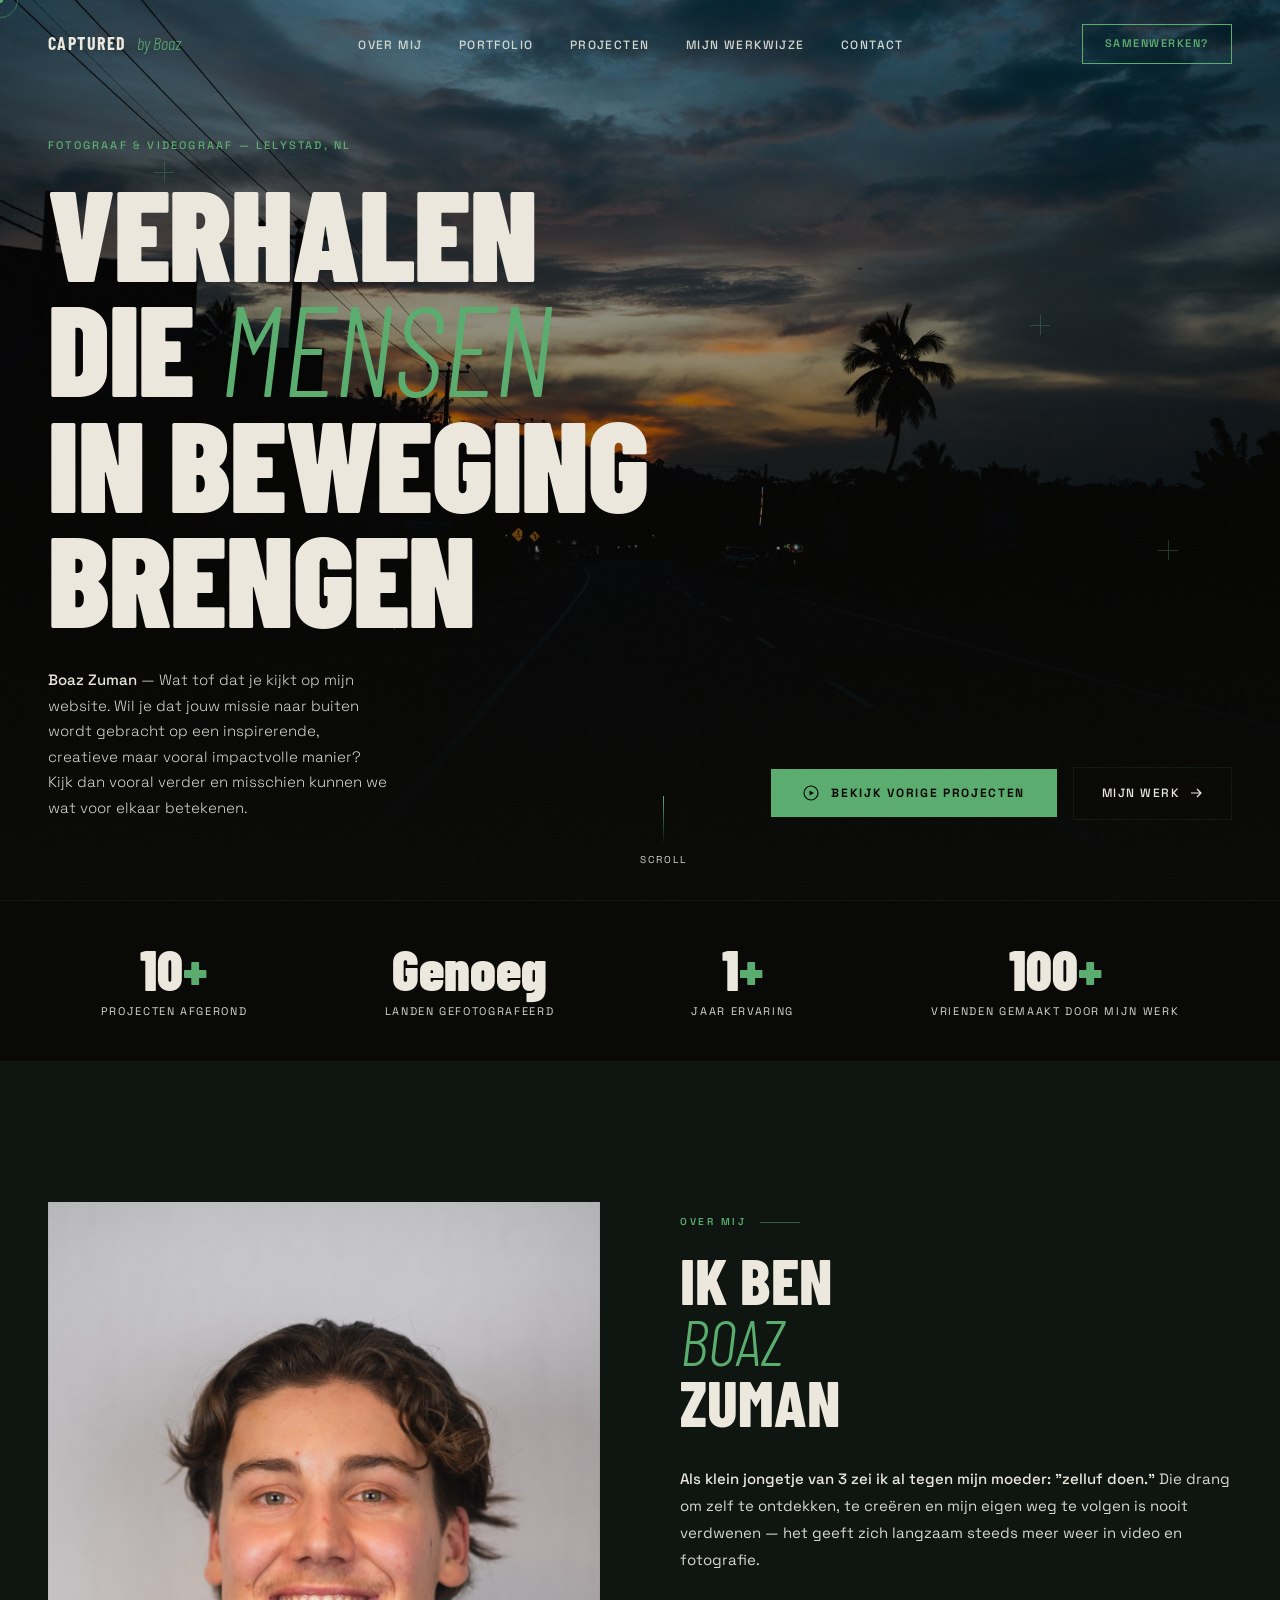
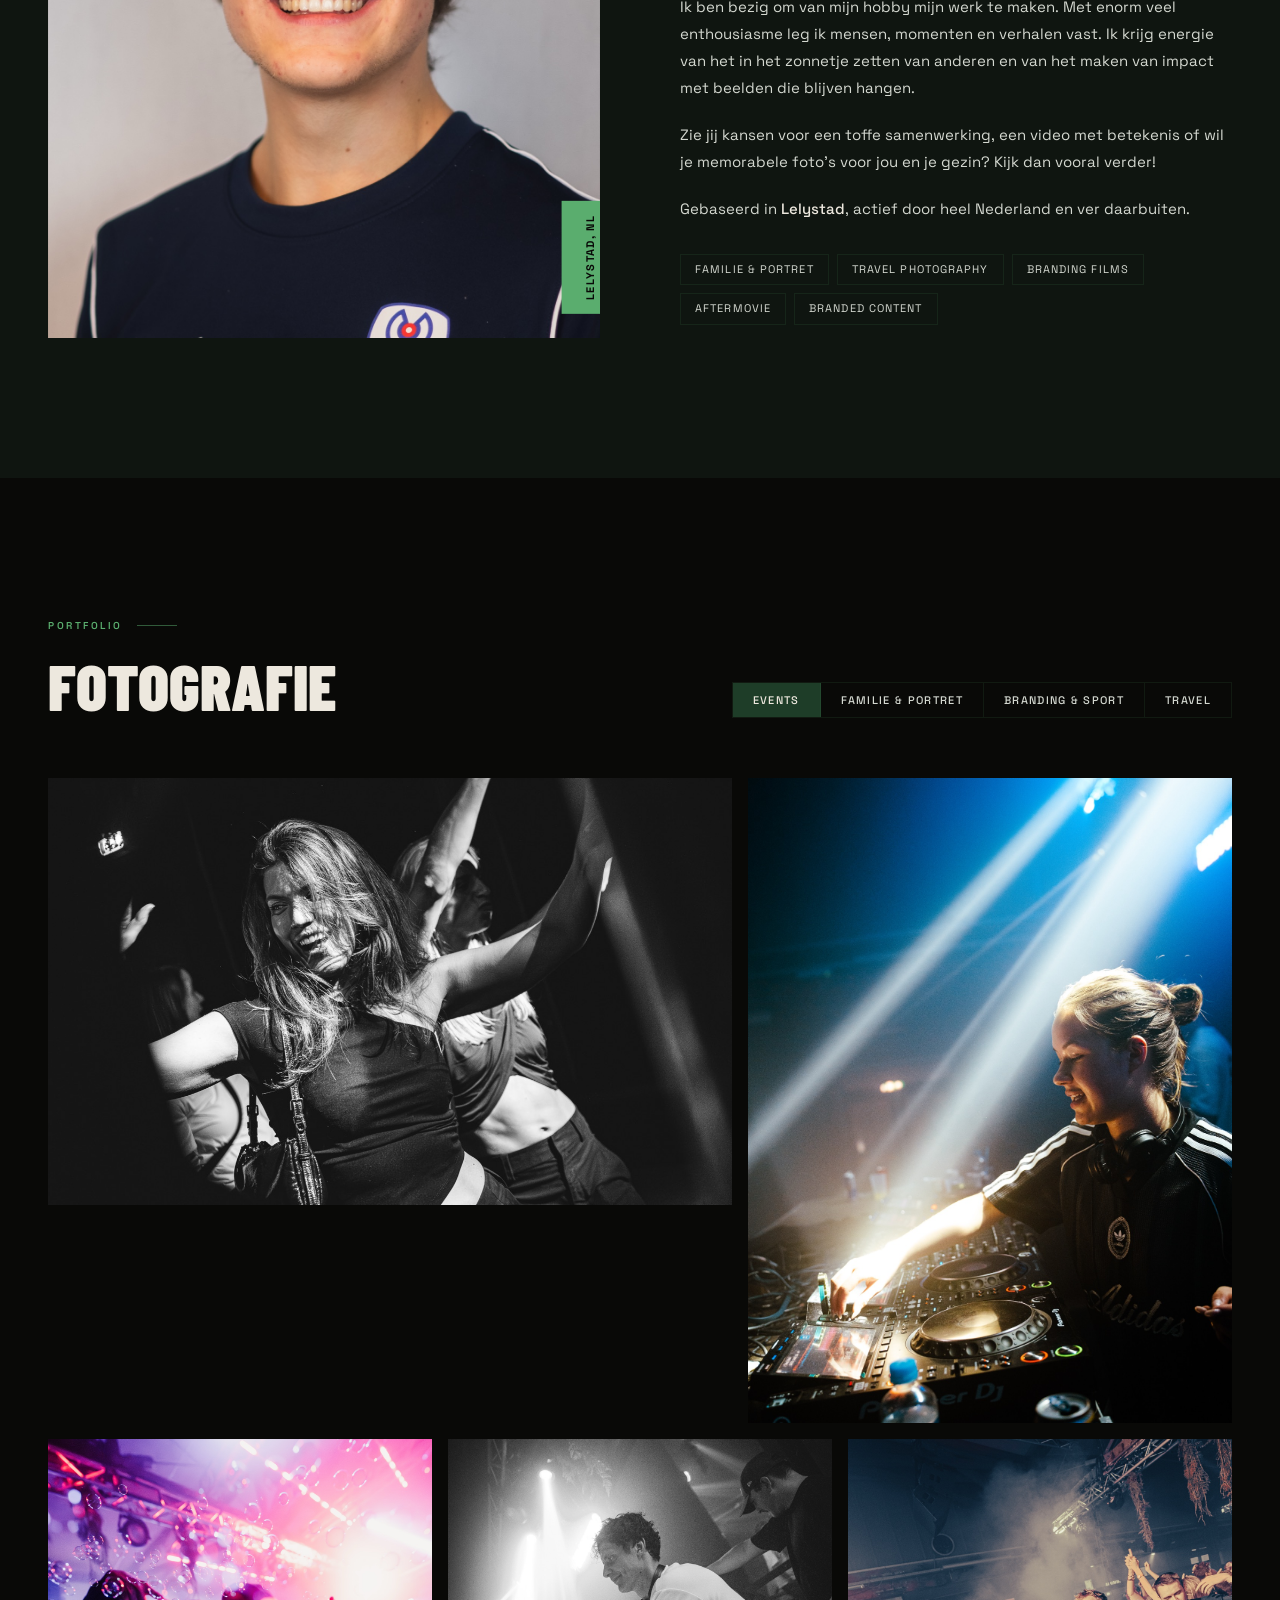
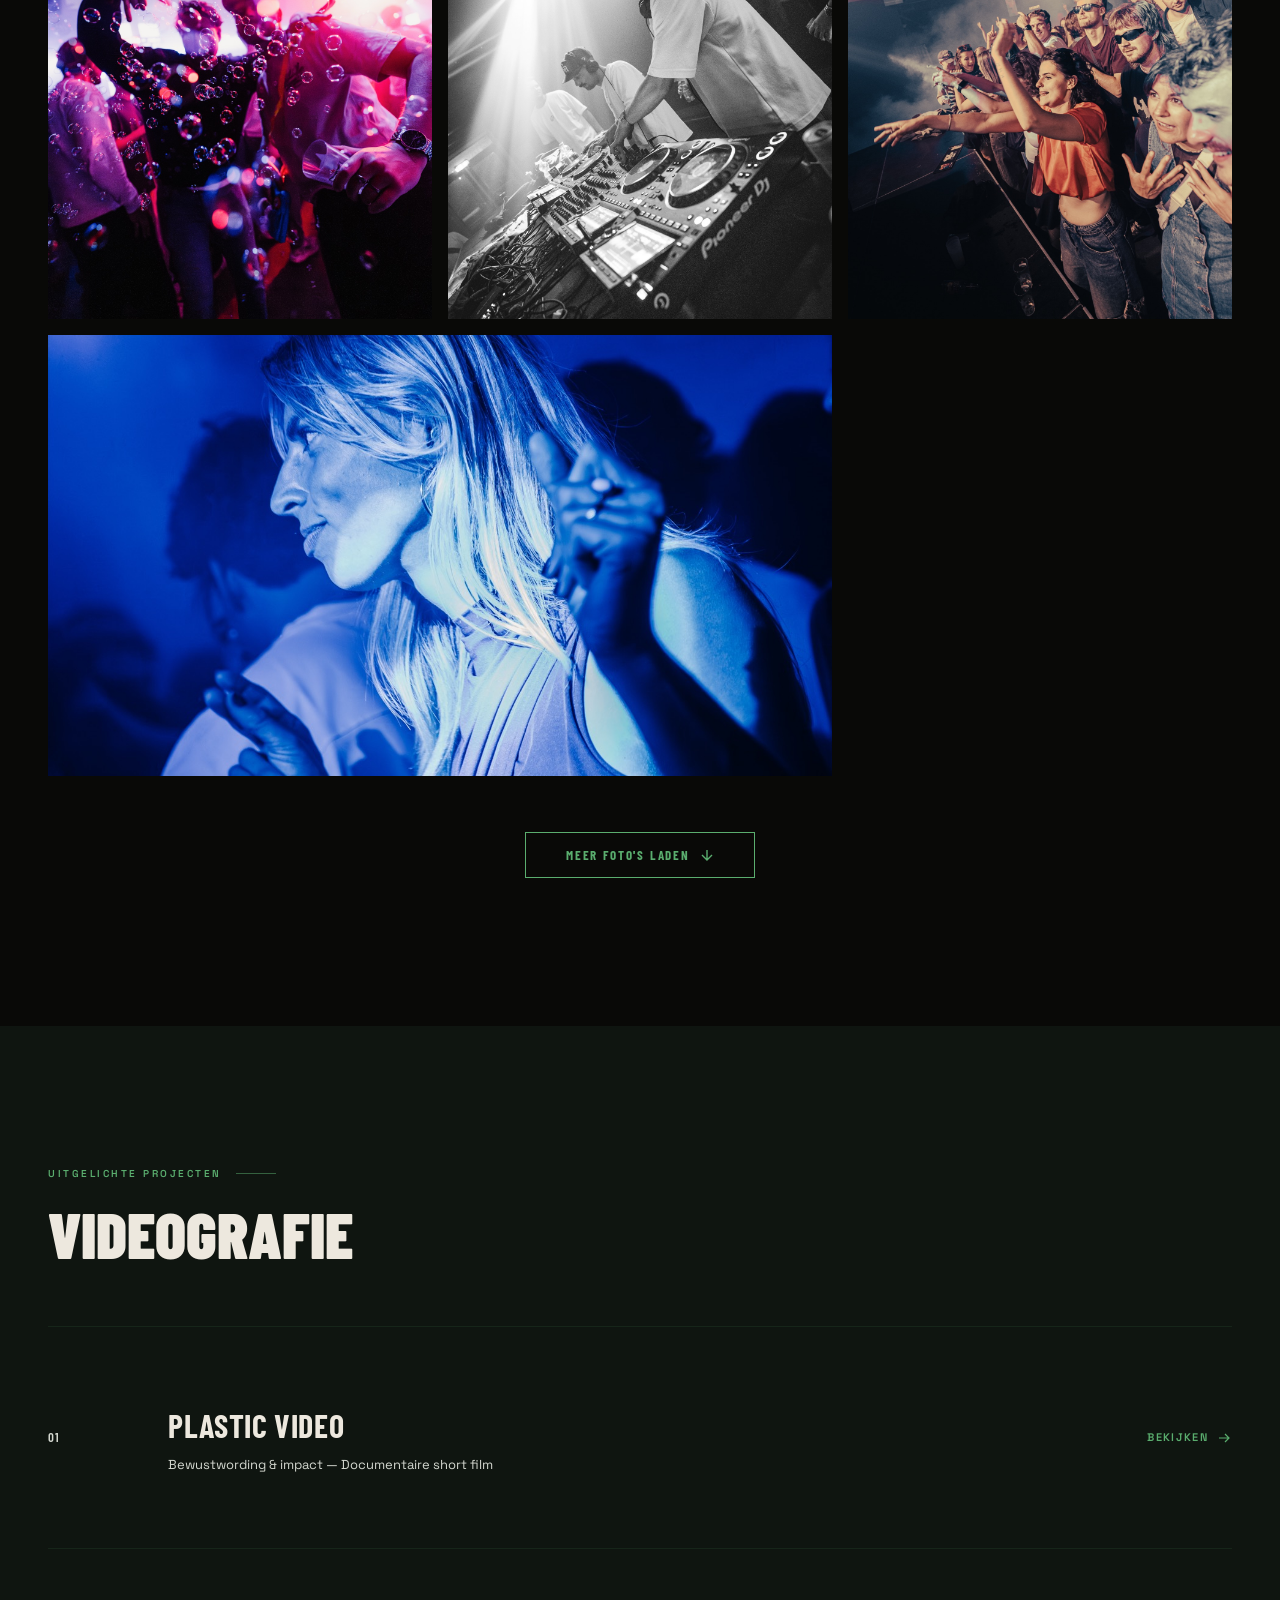
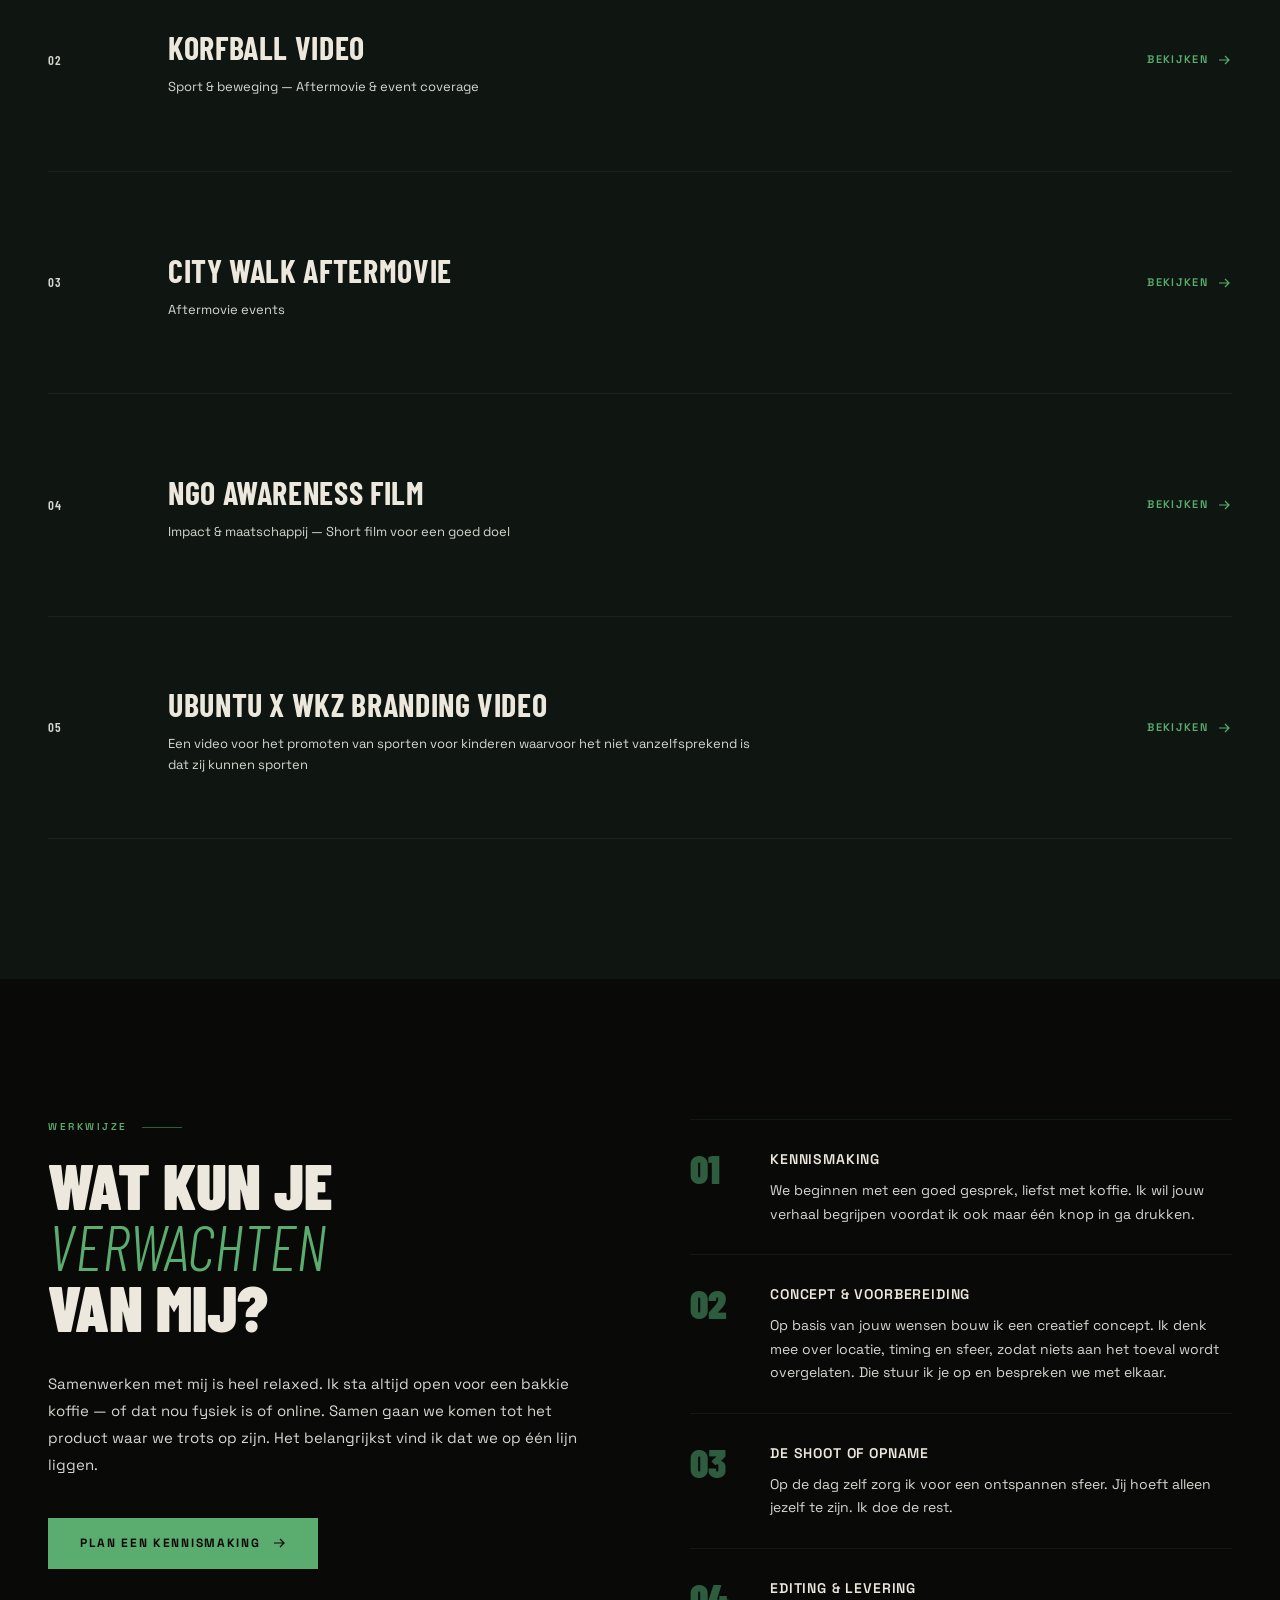
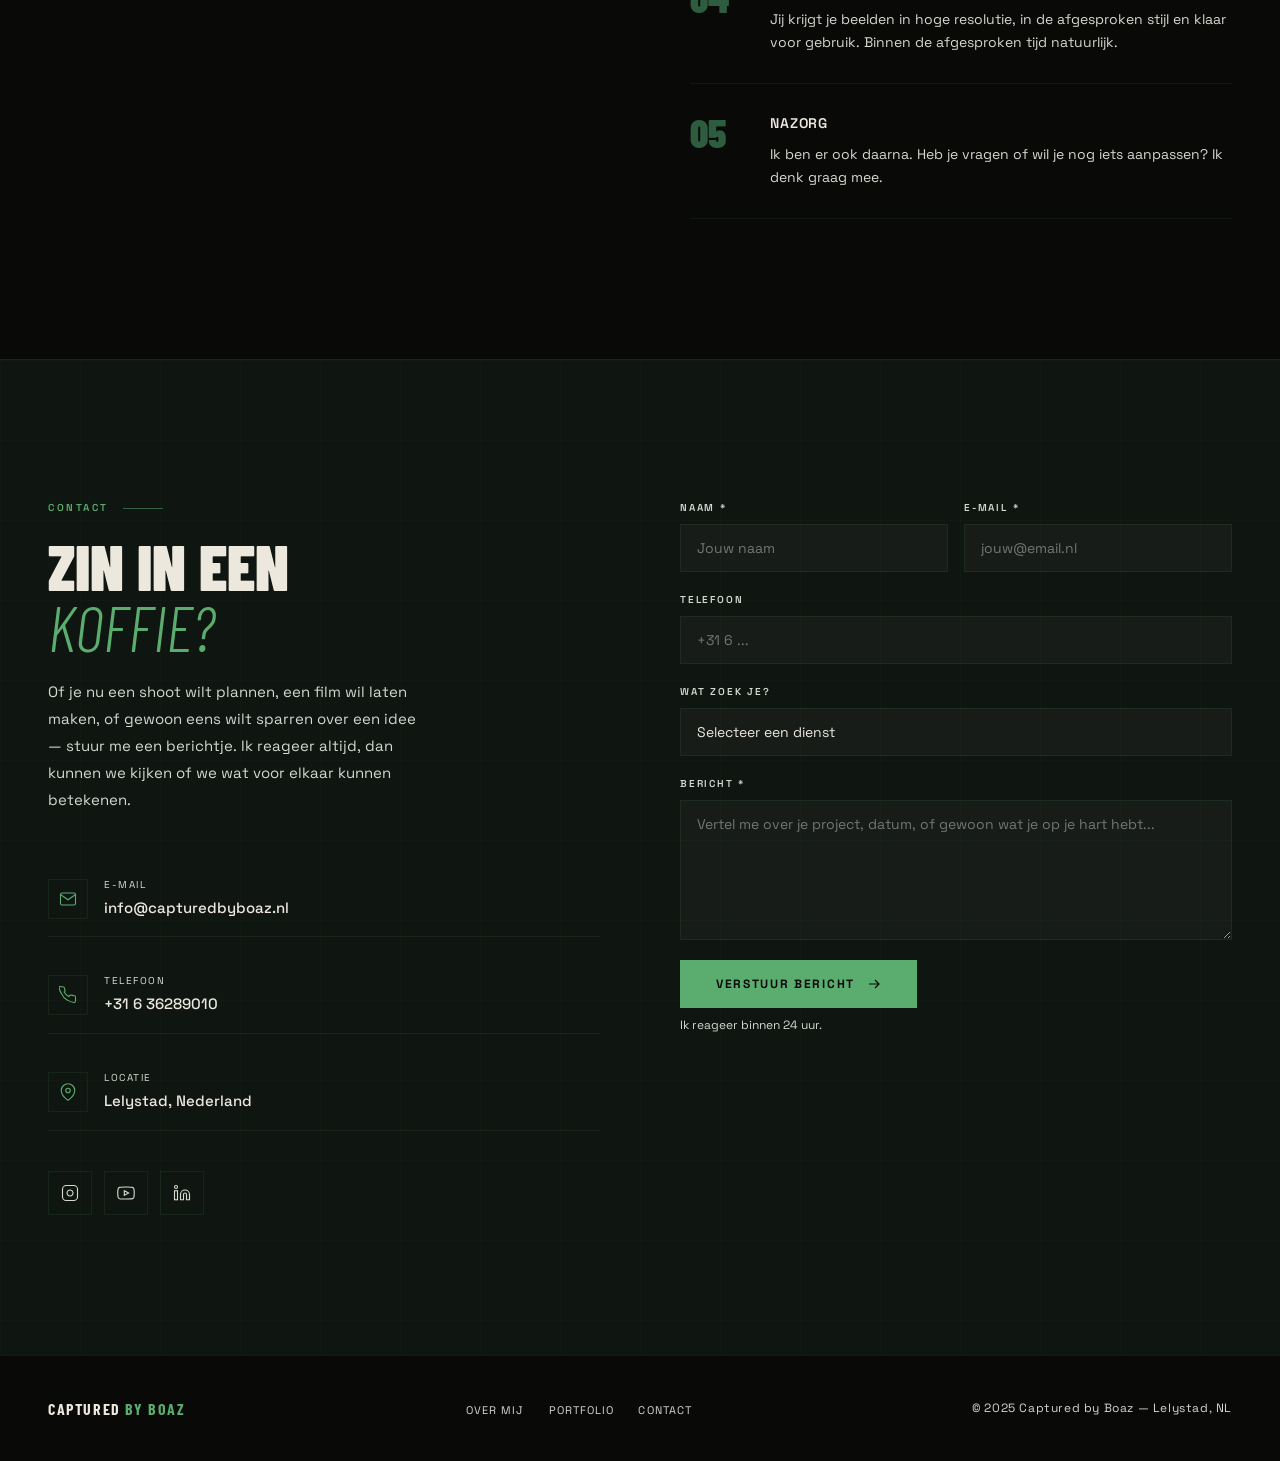
==== index.html @ 290f7700 "meer laden knop" ====
<!DOCTYPE html>
<html lang="nl">
<head>
  <meta charset="UTF-8">
  <meta name="viewport" content="width=device-width, initial-scale=1.0">
  <meta name="description" content="Captured by Boaz — Fotograaf & Videograaf uit Lelystad. Verhalen die mensen in beweging brengen.">
  <title>Captured by Boaz — Verhalen die mensen in beweging brengen</title>
  <link rel="preconnect" href="https://fonts.googleapis.com">
  <link rel="preconnect" href="https://fonts.gstatic.com" crossorigin>
  <link href="https://fonts.googleapis.com/css2?family=Barlow+Condensed:ital,wght@0,300;0,400;0,600;0,700;0,800;0,900;1,300;1,400;1,700&family=Space+Grotesk:wght@300;400;500;600;700&display=swap" rel="stylesheet">

  <style>
    /* ── TOKENS ── */
    :root {
      --c-black:   #090907;
      --c-dark:    #0f1510;
      --c-green:   #1e3d28;
      --c-green-2: #2d5c3e;
      --c-accent:  #5aad6e;
      --c-cream:   #ede8de;
      --c-muted:   #d4d8d0;
      --c-border:  rgba(90,173,110,0.10);
      --c-grid:    rgba(90,173,110,0.06);

      --f-display: 'Barlow Condensed', sans-serif;
      --f-body:    'Space Grotesk', sans-serif;

      --ease-out: cubic-bezier(0.16, 1, 0.3, 1);
      --ease-in-out: cubic-bezier(0.87, 0, 0.13, 1);
    }

    /* ── RESET ── */
    *, *::before, *::after { box-sizing: border-box; margin: 0; padding: 0; }
    html { scroll-behavior: smooth; overflow-x: hidden; }
    body {
      background: var(--c-black);
      color: var(--c-cream);
      font-family: var(--f-body);
      font-size: 16px;
      line-height: 1.6;
      overflow-x: hidden;
      cursor: none;
    }
    img { display: block; width: 100%; }
    a { color: inherit; text-decoration: none; }
    button { cursor: none; border: none; background: none; font-family: inherit; }

    /* ── GRAIN OVERLAY ── */
    body::before {
      content: '';
      position: fixed;
      inset: 0;
      pointer-events: none;
      z-index: 9999;
      opacity: 0.035;
      background-image: url("data:image/svg+xml,%3Csvg viewBox='0 0 256 256' xmlns='http://www.w3.org/2000/svg'%3E%3Cfilter id='noise'%3E%3CfeTurbulence type='fractalNoise' baseFrequency='0.9' numOctaves='4' stitchTiles='stitch'/%3E%3C/filter%3E%3Crect width='100%25' height='100%25' filter='url(%23noise)'/%3E%3C/svg%3E");
      background-size: 180px 180px;
    }

    /* ── GRID OVERLAY ── */
    .grid-overlay {
      position: absolute;
      inset: 0;
      pointer-events: none;
      background-image:
        linear-gradient(var(--c-grid) 1px, transparent 1px),
        linear-gradient(90deg, var(--c-grid) 1px, transparent 1px);
      background-size: 80px 80px;
    }

    /* ── CUSTOM CURSOR ── */
    #cursor-dot {
      position: fixed;
      width: 6px; height: 6px;
      background: var(--c-accent);
      border-radius: 50%;
      pointer-events: none;
      z-index: 10000;
      transform: translate(-50%, -50%);
      transition: width 0.2s, height 0.2s, background 0.2s;
    }
    #cursor-ring {
      position: fixed;
      width: 36px; height: 36px;
      border: 1px solid var(--c-accent);
      border-radius: 50%;
      pointer-events: none;
      z-index: 10000;
      transform: translate(-50%, -50%);
      transition: width 0.35s var(--ease-out), height 0.35s var(--ease-out), border-color 0.2s, opacity 0.2s;
      opacity: 0.5;
    }
    body:has(a:hover) #cursor-ring,
    body:has(button:hover) #cursor-ring {
      width: 56px; height: 56px;
      opacity: 1;
      border-color: var(--c-accent);
    }

    /* ── NAV ── */
    nav {
      position: fixed;
      top: 0; left: 0; right: 0;
      z-index: 900;
      padding: 24px 48px;
      display: flex;
      align-items: center;
      justify-content: space-between;
      transition: background 0.4s, padding 0.4s;
    }
    nav.scrolled {
      background: rgba(9,9,7,0.92);
      backdrop-filter: blur(12px);
      padding: 16px 48px;
      border-bottom: 1px solid var(--c-border);
    }
    .nav-logo {
      font-family: var(--f-display);
      font-size: 18px;
      font-weight: 700;
      letter-spacing: 0.08em;
      text-transform: uppercase;
      color: var(--c-cream);
      display: flex;
      align-items: center;
      gap: 10px;
    }
    .nav-logo span { color: var(--c-accent); font-style: italic; font-weight: 300; text-transform: none; letter-spacing: 0; }
    .nav-links {
      display: flex;
      gap: 36px;
      list-style: none;
    }
    .nav-links a {
      font-size: 12px;
      font-weight: 500;
      letter-spacing: 0.12em;
      text-transform: uppercase;
      color: var(--c-muted);
      transition: color 0.2s;
      cursor: none;
    }
    .nav-links a:hover { color: var(--c-cream); }
    .nav-cta {
      font-size: 11px;
      font-weight: 600;
      letter-spacing: 0.14em;
      text-transform: uppercase;
      padding: 10px 22px;
      border: 1px solid var(--c-accent);
      color: var(--c-accent);
      transition: background 0.25s, color 0.25s;
      cursor: none;
    }
    .nav-cta:hover { background: var(--c-accent); color: var(--c-black); }

    /* hamburger */
    .hamburger {
      display: none;
      flex-direction: column;
      gap: 5px;
      width: 28px;
      cursor: none;
      z-index: 901;
    }
    .hamburger span {
      display: block;
      height: 1.5px;
      background: var(--c-cream);
      transition: transform 0.35s var(--ease-out), opacity 0.35s;
    }
    .hamburger.open span:nth-child(1) { transform: translateY(6.5px) rotate(45deg); }
    .hamburger.open span:nth-child(2) { opacity: 0; }
    .hamburger.open span:nth-child(3) { transform: translateY(-6.5px) rotate(-45deg); }

    .mobile-menu {
      position: fixed;
      inset: 0;
      background: var(--c-black);
      z-index: 899;
      display: flex;
      flex-direction: column;
      align-items: center;
      justify-content: center;
      gap: 40px;
      opacity: 0;
      pointer-events: none;
      transition: opacity 0.4s;
    }
    .mobile-menu.open { opacity: 1; pointer-events: all; }
    .mobile-menu a {
      font-family: var(--f-display);
      font-size: clamp(36px, 8vw, 72px);
      font-weight: 700;
      letter-spacing: 0.04em;
      text-transform: uppercase;
      color: var(--c-cream);
      cursor: none;
      transition: color 0.2s;
    }
    .mobile-menu a:hover { color: var(--c-accent); }

    /* ── HERO ── */
    #hero {
      position: relative;
      min-height: 100svh;
      display: flex;
      flex-direction: column;
      justify-content: flex-end;
      padding: 0 48px 80px;
      overflow: hidden;
    }
    .hero-bg {
      position: absolute;
      inset: 0;
      background: linear-gradient(to bottom, rgba(9,9,7,0.15) 0%, rgba(9,9,7,0.55) 65%, var(--c-black) 100%),
                  url('images/hero-bg.jpg') center/cover no-repeat;
    }
    /* Double exposure — used in about section */
    .hero-double-exposure { display: none; }
    .hero-plus-markers {
      position: absolute;
      inset: 0;
      pointer-events: none;
    }
    .plus {
      position: absolute;
      width: 20px; height: 20px;
      opacity: 0.3;
    }
    .plus::before, .plus::after {
      content: '';
      position: absolute;
      background: var(--c-accent);
    }
    .plus::before { width: 1px; height: 100%; left: 50%; top: 0; }
    .plus::after  { height: 1px; width: 100%; top: 50%; left: 0; }

    .hero-eyebrow {
      font-size: 11px;
      font-weight: 500;
      letter-spacing: 0.2em;
      text-transform: uppercase;
      color: var(--c-accent);
      margin-bottom: 20px;
      opacity: 0;
      transform: translateY(20px);
    }
    .hero-title {
      font-family: var(--f-display);
      font-size: clamp(72px, 10vw, 160px);
      font-weight: 900;
      line-height: 0.9;
      text-transform: uppercase;
      letter-spacing: -0.01em;
      overflow: hidden;
      margin-bottom: 32px;
    }
    .hero-title-line {
      display: block;
      overflow: hidden;
    }
    .hero-title-line span {
      display: block;
      transform: translateY(110%);
    }
    .hero-title em {
      font-style: italic;
      font-weight: 300;
      color: var(--c-accent);
    }
    .hero-bottom {
      display: flex;
      align-items: flex-end;
      justify-content: space-between;
      gap: 40px;
      opacity: 0;
      transform: translateY(20px);
    }
    .hero-sub {
      font-size: 15px;
      font-weight: 300;
      color: var(--c-muted);
      max-width: 340px;
      line-height: 1.7;
    }
    .hero-sub strong { color: var(--c-cream); font-weight: 500; }
    .hero-actions { display: flex; gap: 16px; align-items: center; flex-shrink: 0; }
    .btn-primary {
      display: inline-flex;
      align-items: center;
      gap: 12px;
      padding: 16px 32px;
      background: var(--c-accent);
      color: var(--c-black);
      font-size: 12px;
      font-weight: 700;
      letter-spacing: 0.14em;
      text-transform: uppercase;
      transition: background 0.25s, transform 0.25s var(--ease-out);
      cursor: none;
    }
    .btn-primary:hover { background: #6ec47f; transform: translateY(-2px); }
    .btn-ghost {
      display: inline-flex;
      align-items: center;
      gap: 10px;
      padding: 16px 28px;
      border: 1px solid var(--c-border);
      color: var(--c-cream);
      font-size: 12px;
      font-weight: 500;
      letter-spacing: 0.12em;
      text-transform: uppercase;
      transition: border-color 0.25s, color 0.25s;
      cursor: none;
    }
    .btn-ghost:hover { border-color: var(--c-cream); }
    .scroll-indicator {
      position: absolute;
      bottom: 32px;
      left: 50%;
      transform: translateX(-50%);
      display: flex;
      flex-direction: column;
      align-items: center;
      gap: 8px;
      opacity: 0;
    }
    .scroll-indicator span {
      font-size: 10px;
      letter-spacing: 0.2em;
      text-transform: uppercase;
      color: var(--c-muted);
    }
    .scroll-line {
      width: 1px;
      height: 48px;
      background: linear-gradient(to bottom, var(--c-accent), transparent);
      animation: scrollPulse 2s ease-in-out infinite;
    }
    @keyframes scrollPulse {
      0%, 100% { opacity: 0.4; transform: scaleY(1); }
      50% { opacity: 1; transform: scaleY(1.2); }
    }

    /* ── SECTION BASICS ── */
    section { position: relative; }
    .container { max-width: 1280px; margin: 0 auto; padding: 0 48px; }
    .section-pad { padding: 140px 0; }

    .section-label {
      display: flex;
      align-items: center;
      gap: 14px;
      margin-bottom: 20px;
    }
    .section-label span {
      font-size: 10px;
      font-weight: 600;
      letter-spacing: 0.25em;
      text-transform: uppercase;
      color: var(--c-accent);
    }
    .section-label::after {
      content: '';
      height: 1px;
      width: 40px;
      background: var(--c-accent);
      opacity: 0.5;
    }

    .reveal {
      opacity: 0;
      transform: translateY(40px);
      transition: opacity 0.8s var(--ease-out), transform 0.8s var(--ease-out);
    }
    .reveal.visible { opacity: 1; transform: translateY(0); }
    .reveal-delay-1 { transition-delay: 0.1s; }
    .reveal-delay-2 { transition-delay: 0.2s; }
    .reveal-delay-3 { transition-delay: 0.3s; }
    .reveal-delay-4 { transition-delay: 0.4s; }

    /* ── STATS BAR ── */
    .stats-bar {
      border-top: 1px solid var(--c-border);
      border-bottom: 1px solid var(--c-border);
      padding: 40px 0;
    }
    .stats-inner {
      display: flex;
      justify-content: space-around;
      align-items: center;
      flex-wrap: wrap;
      gap: 32px;
    }
    .stat-item { text-align: center; }
    .stat-num {
      font-family: var(--f-display);
      font-size: 56px;
      font-weight: 900;
      color: var(--c-cream);
      line-height: 1;
    }
    .stat-num em { color: var(--c-accent); font-style: normal; }
    .stat-label {
      font-size: 11px;
      letter-spacing: 0.15em;
      text-transform: uppercase;
      color: var(--c-muted);
      margin-top: 6px;
    }

    /* ── MEET ME ── */
    #meet {
      background: var(--c-dark);
    }
    .meet-grid {
      display: grid;
      grid-template-columns: 1fr 1fr;
      gap: 80px;
      align-items: center;
    }
    .meet-image {
      position: relative;
      aspect-ratio: 3/4;
      overflow: hidden;
    }
    .meet-image img {
      width: 100%; height: 100%;
      object-fit: cover;
      object-position: center top;
      transition: transform 0.8s var(--ease-out);
    }
    .meet-image:hover img { transform: scale(1.04); }
    .meet-image-badge {
      position: absolute;
      bottom: 24px;
      right: -20px;
      background: var(--c-accent);
      color: var(--c-black);
      padding: 14px 20px;
      font-size: 11px;
      font-weight: 700;
      letter-spacing: 0.12em;
      text-transform: uppercase;
      writing-mode: vertical-lr;
      transform: rotate(180deg);
    }
    .meet-content h2 {
      font-family: var(--f-display);
      font-size: clamp(48px, 5vw, 80px);
      font-weight: 800;
      text-transform: uppercase;
      line-height: 0.95;
      margin-bottom: 32px;
    }
    .meet-content h2 em {
      color: var(--c-accent);
      font-style: italic;
      font-weight: 300;
    }
    .meet-content p {
      color: var(--c-muted);
      font-size: 15px;
      line-height: 1.8;
      margin-bottom: 20px;
    }
    .meet-content p strong { color: var(--c-cream); font-weight: 500; }
    .meet-tags {
      display: flex;
      flex-wrap: wrap;
      gap: 8px;
      margin-top: 32px;
    }
    .meet-tag {
      padding: 6px 14px;
      border: 1px solid var(--c-border);
      font-size: 11px;
      letter-spacing: 0.1em;
      text-transform: uppercase;
      color: var(--c-muted);
      transition: border-color 0.2s, color 0.2s;
    }
    .meet-tag:hover { border-color: var(--c-accent); color: var(--c-accent); }

    /* ── PORTFOLIO ── */
    #portfolio {
      background: var(--c-black);
    }
    .portfolio-header {
      display: flex;
      justify-content: space-between;
      align-items: flex-end;
      margin-bottom: 60px;
    }
    .portfolio-title {
      font-family: var(--f-display);
      font-size: clamp(40px, 5vw, 72px);
      font-weight: 900;
      text-transform: uppercase;
      line-height: 1;
    }
    .portfolio-tabs {
      display: flex;
      gap: 0;
      border: 1px solid var(--c-border);
    }
    .tab-btn {
      padding: 10px 20px;
      font-size: 11px;
      font-weight: 500;
      letter-spacing: 0.12em;
      text-transform: uppercase;
      color: var(--c-muted);
      border-right: 1px solid var(--c-border);
      transition: background 0.2s, color 0.2s;
      cursor: none;
    }
    .tab-btn:last-child { border-right: none; }
    .tab-btn.active, .tab-btn:hover { background: var(--c-green); color: var(--c-cream); }

    .portfolio-grid {
      display: grid;
      grid-template-columns: repeat(12, 1fr);
      gap: 16px;
    }
    .portfolio-item {
      position: relative;
      overflow: hidden;
      cursor: none;
    }
    .portfolio-item:nth-child(1) { grid-column: span 7; aspect-ratio: 16/10; }
    .portfolio-item:nth-child(2) { grid-column: span 5; aspect-ratio: 3/4; }
    .portfolio-item:nth-child(3) { grid-column: span 4; aspect-ratio: 4/5; }
    .portfolio-item:nth-child(4) { grid-column: span 4; aspect-ratio: 4/5; }
    .portfolio-item:nth-child(5) { grid-column: span 4; aspect-ratio: 4/5; }
    .portfolio-item:nth-child(6) { grid-column: span 8; aspect-ratio: 16/9; }
    .portfolio-item:nth-child(7) { grid-column: span 4; aspect-ratio: 4/5; }

    .portfolio-item img {
      width: 100%; height: 100%;
      object-fit: cover;
      transition: transform 0.7s var(--ease-out);
    }
    .portfolio-item:hover img { transform: scale(1.06); }
    .portfolio-overlay {
      position: absolute;
      inset: 0;
      background: linear-gradient(to top, rgba(9,9,7,0.9) 0%, transparent 60%);
      opacity: 0;
      transition: opacity 0.4s;
      display: flex;
      flex-direction: column;
      justify-content: flex-end;
      padding: 24px;
    }
    .portfolio-item:hover .portfolio-overlay { opacity: 1; }
    .portfolio-overlay-tag {
      font-size: 10px;
      font-weight: 600;
      letter-spacing: 0.2em;
      text-transform: uppercase;
      color: var(--c-accent);
      margin-bottom: 6px;
    }
    .portfolio-overlay-title {
      font-family: var(--f-display);
      font-size: 24px;
      font-weight: 700;
      text-transform: uppercase;
    }
    .portfolio-overlay-arrow {
      position: absolute;
      top: 20px;
      right: 20px;
      width: 40px; height: 40px;
      border: 1px solid var(--c-cream);
      display: flex;
      align-items: center;
      justify-content: center;
      transform: rotate(-45deg);
      transition: background 0.2s, border-color 0.2s;
    }
    .portfolio-overlay-arrow:hover { background: var(--c-accent); border-color: var(--c-accent); }
    .portfolio-overlay-arrow svg { transform: rotate(45deg); }

    /* category panels */
    .portfolio-panel { display: none; }
    .portfolio-panel.active { display: grid; }
    .portfolio-item.gallery-hidden { display: none; }

    /* load more button */
    .load-more-wrap {
      grid-column: 1 / -1;
      display: flex;
      justify-content: center;
      padding: 40px 0 8px;
    }
    .btn-load-more {
      font-family: var(--f-display);
      font-size: 13px;
      font-weight: 700;
      letter-spacing: 0.14em;
      text-transform: uppercase;
      padding: 14px 40px;
      border: 1px solid var(--c-accent);
      color: var(--c-accent);
      background: transparent;
      cursor: pointer;
      transition: background 0.2s, color 0.2s;
      display: flex;
      align-items: center;
      gap: 10px;
    }
    .btn-load-more:hover { background: var(--c-accent); color: var(--c-black); }

    /* ── SELECTED PROJECTS ── */
    #projects {
      background: var(--c-dark);
    }
    .projects-list { display: flex; flex-direction: column; gap: 0; }
    .project-row {
      display: grid;
      grid-template-columns: 80px 1fr 280px 120px;
      align-items: center;
      gap: 40px;
      padding: 32px 0;
      border-bottom: 1px solid var(--c-border);
      cursor: none;
      transition: background 0.3s;
    }
    .project-row:first-child { border-top: 1px solid var(--c-border); }
    .project-row:hover { background: rgba(30,61,40,0.3); }
    .project-num {
      font-family: var(--f-display);
      font-size: 13px;
      font-weight: 600;
      color: var(--c-muted);
      letter-spacing: 0.1em;
    }
    .project-info h3 {
      font-family: var(--f-display);
      font-size: clamp(22px, 2.5vw, 36px);
      font-weight: 700;
      text-transform: uppercase;
      letter-spacing: 0.02em;
      transition: color 0.2s;
    }
    .project-row:hover .project-info h3 { color: var(--c-accent); }
    .project-info p {
      font-size: 13px;
      color: var(--c-muted);
      margin-top: 4px;
    }
    .project-thumb {
      aspect-ratio: 16/9;
      overflow: hidden;
      opacity: 0;
      transform: scale(0.95);
      transition: opacity 0.4s, transform 0.4s var(--ease-out);
    }
    .project-row:hover .project-thumb { opacity: 1; transform: scale(1); }
    .project-thumb img { width: 100%; height: 100%; object-fit: cover; }
    .project-thumb iframe { width: 100%; height: 100%; border: none; }
    .project-cta {
      text-align: right;
      font-size: 11px;
      font-weight: 600;
      letter-spacing: 0.12em;
      text-transform: uppercase;
      color: var(--c-accent);
      display: flex;
      align-items: center;
      justify-content: flex-end;
      gap: 8px;
    }
    .project-cta svg { transition: transform 0.2s; }
    .project-row:hover .project-cta svg { transform: translateX(4px); }

    /* ── APPROACH ── */
    #approach {
      background: var(--c-black);
    }
    .approach-grid {
      display: grid;
      grid-template-columns: 1fr 1fr;
      gap: 100px;
      align-items: start;
    }
    .approach-left h2 {
      font-family: var(--f-display);
      font-size: clamp(44px, 5vw, 72px);
      font-weight: 900;
      text-transform: uppercase;
      line-height: 0.95;
      margin-bottom: 32px;
    }
    .approach-left h2 em {
      color: var(--c-accent);
      font-style: italic;
      font-weight: 300;
    }
    .approach-left p {
      color: var(--c-muted);
      font-size: 15px;
      line-height: 1.8;
      margin-bottom: 40px;
    }
    .approach-steps { display: flex; flex-direction: column; gap: 0; }
    .approach-step {
      display: grid;
      grid-template-columns: 56px 1fr;
      gap: 24px;
      padding: 28px 0;
      border-bottom: 1px solid var(--c-border);
      align-items: start;
    }
    .approach-step:first-child { border-top: 1px solid var(--c-border); }
    .step-num {
      font-family: var(--f-display);
      font-size: 40px;
      font-weight: 900;
      color: var(--c-green-2);
      line-height: 1;
    }
    .step-content h4 {
      font-size: 14px;
      font-weight: 600;
      letter-spacing: 0.06em;
      text-transform: uppercase;
      margin-bottom: 8px;
      transition: color 0.2s;
    }
    .approach-step:hover .step-content h4 { color: var(--c-accent); }
    .step-content p { font-size: 14px; color: var(--c-muted); line-height: 1.7; }

    /* ── CONTACT ── */
    #contact {
      background: var(--c-dark);
      border-top: 1px solid var(--c-border);
    }
    .contact-grid {
      display: grid;
      grid-template-columns: 1fr 1fr;
      gap: 80px;
      align-items: start;
    }
    .contact-left h2 {
      font-family: var(--f-display);
      font-size: clamp(44px, 5vw, 72px);
      font-weight: 900;
      text-transform: uppercase;
      line-height: 0.95;
      margin-bottom: 20px;
    }
    .contact-left h2 em {
      color: var(--c-accent);
      font-style: italic;
      font-weight: 300;
    }
    .contact-left p {
      color: var(--c-muted);
      font-size: 15px;
      line-height: 1.8;
      margin-bottom: 48px;
      max-width: 380px;
    }
    .contact-details { display: flex; flex-direction: column; gap: 20px; }
    .contact-detail {
      display: flex;
      align-items: center;
      gap: 16px;
      padding: 16px 0;
      border-bottom: 1px solid var(--c-border);
    }
    .contact-detail-icon {
      width: 40px; height: 40px;
      border: 1px solid var(--c-border);
      display: flex;
      align-items: center;
      justify-content: center;
      flex-shrink: 0;
      color: var(--c-accent);
    }
    .contact-detail-text span {
      display: block;
      font-size: 10px;
      letter-spacing: 0.15em;
      text-transform: uppercase;
      color: var(--c-muted);
      margin-bottom: 2px;
    }
    .contact-detail-text a {
      font-size: 15px;
      font-weight: 500;
      color: var(--c-cream);
      transition: color 0.2s;
      cursor: none;
    }
    .contact-detail-text a:hover { color: var(--c-accent); }
    .social-links {
      display: flex;
      gap: 12px;
      margin-top: 40px;
    }
    .social-link {
      width: 44px; height: 44px;
      border: 1px solid var(--c-border);
      display: flex;
      align-items: center;
      justify-content: center;
      color: var(--c-muted);
      transition: border-color 0.25s, color 0.25s, background 0.25s;
      cursor: none;
    }
    .social-link:hover {
      border-color: var(--c-accent);
      color: var(--c-accent);
      background: rgba(90,173,110,0.08);
    }

    /* form */
    .contact-form { display: flex; flex-direction: column; gap: 20px; }
    .form-row { display: grid; grid-template-columns: 1fr 1fr; gap: 16px; }
    .form-field { display: flex; flex-direction: column; gap: 8px; }
    .form-field label {
      font-size: 10px;
      font-weight: 600;
      letter-spacing: 0.18em;
      text-transform: uppercase;
      color: var(--c-muted);
    }
    .form-field input,
    .form-field textarea,
    .form-field select {
      background: rgba(255,255,255,0.03);
      border: 1px solid var(--c-border);
      color: var(--c-cream);
      padding: 14px 16px;
      font-family: var(--f-body);
      font-size: 14px;
      outline: none;
      transition: border-color 0.25s, background 0.25s;
      width: 100%;
      -webkit-appearance: none;
    }
    .form-field select option { background: var(--c-dark); }
    .form-field input:focus,
    .form-field textarea:focus,
    .form-field select:focus {
      border-color: var(--c-accent);
      background: rgba(90,173,110,0.04);
    }
    .form-field textarea { resize: vertical; min-height: 140px; }
    .form-submit {
      display: inline-flex;
      align-items: center;
      gap: 12px;
      padding: 16px 36px;
      background: var(--c-accent);
      color: var(--c-black);
      font-family: var(--f-body);
      font-size: 12px;
      font-weight: 700;
      letter-spacing: 0.14em;
      text-transform: uppercase;
      transition: background 0.25s, transform 0.25s var(--ease-out);
      cursor: none;
      align-self: flex-start;
    }
    .form-submit:hover { background: #6ec47f; transform: translateY(-2px); }
    .form-note {
      font-size: 12px;
      color: var(--c-muted);
      margin-top: 8px;
    }

    /* ── FOOTER ── */
    footer {
      background: var(--c-black);
      border-top: 1px solid var(--c-border);
      padding: 40px 0;
    }
    .footer-inner {
      display: flex;
      justify-content: space-between;
      align-items: center;
      flex-wrap: wrap;
      gap: 20px;
    }
    .footer-logo {
      font-family: var(--f-display);
      font-size: 16px;
      font-weight: 700;
      letter-spacing: 0.1em;
      text-transform: uppercase;
    }
    .footer-logo span { color: var(--c-accent); }
    .footer-copy {
      font-size: 12px;
      color: var(--c-muted);
      letter-spacing: 0.05em;
    }
    .footer-links {
      display: flex;
      gap: 24px;
      list-style: none;
    }
    .footer-links a {
      font-size: 11px;
      letter-spacing: 0.1em;
      text-transform: uppercase;
      color: var(--c-muted);
      cursor: none;
      transition: color 0.2s;
    }
    .footer-links a:hover { color: var(--c-accent); }

    /* ── SHOWREEL MODAL ── */
    .modal {
      position: fixed;
      inset: 0;
      background: rgba(9,9,7,0.95);
      z-index: 9000;
      display: flex;
      align-items: center;
      justify-content: center;
      opacity: 0;
      pointer-events: none;
      transition: opacity 0.4s;
    }
    .modal.open { opacity: 1; pointer-events: all; }
    .modal-inner {
      width: 90%;
      max-width: 1000px;
      aspect-ratio: 16/9;
      position: relative;
    }
    .modal-inner iframe { width: 100%; height: 100%; border: none; }
    .modal-close {
      position: absolute;
      top: -48px;
      right: 0;
      font-size: 11px;
      font-weight: 600;
      letter-spacing: 0.18em;
      text-transform: uppercase;
      color: var(--c-muted);
      cursor: none;
      display: flex;
      align-items: center;
      gap: 10px;
      transition: color 0.2s;
    }
    .modal-close:hover { color: var(--c-cream); }

    /* ── RESPONSIVE ── */
    @media (max-width: 1024px) {
      .meet-grid { grid-template-columns: 1fr; gap: 48px; }
      .meet-image { aspect-ratio: 16/9; max-height: 500px; }
      .meet-image-badge { display: none; }
      .approach-grid { grid-template-columns: 1fr; gap: 60px; }
      .contact-grid { grid-template-columns: 1fr; gap: 60px; }
      .project-row { grid-template-columns: 60px 1fr 80px; }
      .project-thumb { display: none; }
    }

    @media (max-width: 768px) {
      nav { padding: 20px 24px; }
      nav.scrolled { padding: 14px 24px; }
      .nav-links, .nav-cta { display: none; }
      .hamburger { display: flex; }
      #hero { padding: 0 24px 60px; }
      .container { padding: 0 24px; }
      .section-pad { padding: 80px 0; }
      .portfolio-header { flex-direction: column; align-items: flex-start; gap: 24px; }
      .portfolio-tabs { width: 100%; overflow-x: auto; }
      .portfolio-item:nth-child(1) { grid-column: span 12; }
      .portfolio-item:nth-child(2) { grid-column: span 12; }
      .portfolio-item:nth-child(3),
      .portfolio-item:nth-child(4),
      .portfolio-item:nth-child(5) { grid-column: span 6; }
      .portfolio-item:nth-child(6),
      .portfolio-item:nth-child(7) { grid-column: span 12; }
      .project-row { grid-template-columns: 40px 1fr; gap: 16px; }
      .project-cta { display: none; }
      .form-row { grid-template-columns: 1fr; }
      .footer-inner { flex-direction: column; text-align: center; }
      .stats-inner { justify-content: center; gap: 40px; }
    }

    @media (max-width: 480px) {
      .hero-title { font-size: clamp(52px, 14vw, 72px); }
      .hero-bottom { flex-direction: column; align-items: flex-start; gap: 24px; }
      .hero-actions { flex-direction: column; width: 100%; }
      .btn-primary, .btn-ghost { width: 100%; justify-content: center; }
      .portfolio-item:nth-child(3),
      .portfolio-item:nth-child(4),
      .portfolio-item:nth-child(5) { grid-column: span 12; }
    }

    /* ── PREFERS REDUCED MOTION ── */
    @media (prefers-reduced-motion: reduce) {
      *, *::before, *::after { animation: none !important; transition-duration: 0.01ms !important; }
      .reveal { opacity: 1; transform: none; }
    }
  </style>
</head>

<body>

  <!-- CUSTOM CURSOR -->
  <div id="cursor-dot"></div>
  <div id="cursor-ring"></div>

  <!-- SHOWREEL MODAL -->
  <!-- Replace the src with your YouTube embed URL when ready -->
  <div class="modal" id="showreelModal" aria-modal="true" role="dialog">
    <div class="modal-inner">
      <button class="modal-close" id="modalClose" aria-label="Sluit video">
        <svg width="14" height="14" viewBox="0 0 14 14" fill="none">
          <path d="M1 1L13 13M13 1L1 13" stroke="currentColor" stroke-width="1.5"/>
        </svg>
        Sluiten
      </button>
      <!-- Replace VIDEO_ID with your YouTube video ID -->
      <iframe id="showreelFrame"
        src=""
        allow="autoplay; fullscreen"
        allowfullscreen>
      </iframe>
    </div>
  </div>

  <!-- NAV -->
  <nav id="navbar">
    <div class="nav-logo">
      Captured
      <span>by Boaz</span>
    </div>
    <ul class="nav-links" role="list">
      <li><a href="#meet">Over mij</a></li>
      <li><a href="#portfolio">Portfolio</a></li>
      <li><a href="#projects">Projecten</a></li>
      <li><a href="#approach">Mijn werkwijze</a></li>
      <li><a href="#contact">Contact</a></li>
    </ul>
    <a href="#contact" class="nav-cta">Samenwerken?</a>
    <button class="hamburger" id="hamburger" aria-label="Menu openen" aria-expanded="false">
      <span></span><span></span><span></span>
    </button>
  </nav>

  <!-- MOBILE MENU -->
  <div class="mobile-menu" id="mobileMenu" aria-hidden="true">
    <a href="#meet" class="mobile-nav-link">Over mij</a>
    <a href="#portfolio" class="mobile-nav-link">Portfolio</a>
    <a href="#projects" class="mobile-nav-link">Projecten</a>
    <a href="#approach" class="mobile-nav-link">Werkwijze</a>
    <a href="#contact" class="mobile-nav-link">Contact</a>
  </div>

  <!-- ── HERO ── -->
  <section id="hero">
    <div class="grid-overlay"></div>

    <div class="hero-bg"></div>
    <div class="hero-double-exposure" aria-hidden="true">
      <img src="images/hero-camera.png" alt="">
    </div>

    <!-- Plus markers -->
    <div class="hero-plus-markers" aria-hidden="true">
      <div class="plus" style="top:18%;left:12%"></div>
      <div class="plus" style="top:35%;right:18%"></div>
      <div class="plus" style="bottom:30%;left:30%"></div>
      <div class="plus" style="top:60%;right:8%"></div>
    </div>

    <div class="hero-eyebrow" id="heroEyebrow">
      Fotograaf &amp; Videograaf — Lelystad, NL
    </div>

    <div class="hero-title" aria-label="Verhalen die mensen in beweging brengen">
      <span class="hero-title-line"><span>VERHALEN</span></span>
      <span class="hero-title-line"><span>DIE <em>MENSEN</em></span></span>
      <span class="hero-title-line"><span>IN BEWEGING</span></span>
      <span class="hero-title-line"><span>BRENGEN</span></span>
    </div>

    <div class="hero-bottom" id="heroBottom">
      <p class="hero-sub">
        <strong>Boaz Zuman</strong> — Wat tof dat je kijkt op mijn website. Wil je dat jouw missie naar buiten wordt gebracht op een inspirerende, creatieve maar vooral impactvolle manier? Kijk dan vooral verder en misschien kunnen we wat voor elkaar betekenen.
      </p>
      <div class="hero-actions">
        <button class="btn-primary" id="showreelBtn">
          <svg width="16" height="16" viewBox="0 0 16 16" fill="none">
            <circle cx="8" cy="8" r="7" stroke="currentColor" stroke-width="1.2"/>
            <path d="M6.5 5.5L11 8L6.5 10.5V5.5Z" fill="currentColor"/>
          </svg>
          Bekijk vorige projecten
        </button>
        <a href="#portfolio" class="btn-ghost">
          Mijn werk
          <svg width="14" height="14" viewBox="0 0 14 14" fill="none">
            <path d="M2 7H12M8 3L12 7L8 11" stroke="currentColor" stroke-width="1.2"/>
          </svg>
        </a>
      </div>
    </div>

    <div class="scroll-indicator" id="scrollIndicator" aria-hidden="true">
      <div class="scroll-line"></div>
      <span>Scroll</span>
    </div>
  </section>

  <!-- ── STATS ── -->
  <div class="stats-bar">
    <div class="container">
      <div class="stats-inner">
        <div class="stat-item reveal">
          <div class="stat-num"><span class="count-up" data-target="10">0</span><em>+</em></div>
          <div class="stat-label">Projecten afgerond</div>
        </div>
        <div class="stat-item reveal reveal-delay-1">
          <div class="stat-num">Genoeg</div>
          <div class="stat-label">Landen gefotografeerd</div>
        </div>
        <div class="stat-item reveal reveal-delay-2">
          <div class="stat-num"><span class="count-up" data-target="1">0</span><em>+</em></div>
          <div class="stat-label">Jaar ervaring</div>
        </div>
        <div class="stat-item reveal reveal-delay-3">
          <div class="stat-num"><span class="count-up" data-target="100">0</span><em>+</em></div>
          <div class="stat-label">Vrienden gemaakt door mijn werk</div>
        </div>
      </div>
    </div>
  </div>

  <!-- ── MEET ME ── -->
  <section id="meet" class="section-pad">
    <div class="container">
      <div class="meet-grid">

        <div class="meet-image reveal">
          <img
            src="images/boaz-portrait.jpg"
            alt="Boaz Zuman — Captured by Boaz"
            loading="lazy"
          >
          <div class="meet-image-badge">Lelystad, NL</div>
        </div>

        <div class="meet-content">
          <div class="section-label reveal">
            <span>Over mij</span>
          </div>
          <h2 class="reveal reveal-delay-1">
            IK BEN<br><em>BOAZ</em><br>ZUMAN
          </h2>
          <p class="reveal reveal-delay-2">
            <strong>Als klein jongetje van 3 zei ik al tegen mijn moeder: "zelluf doen."</strong>
            Die drang om zelf te ontdekken, te creëren en mijn eigen weg te volgen is nooit verdwenen —
            het geeft zich langzaam steeds meer weer in video en fotografie.
          </p>
          <p class="reveal reveal-delay-2">
            Ik ben bezig om van mijn hobby mijn werk te maken. Met enorm veel enthousiasme leg ik mensen,
            momenten en verhalen vast. Ik krijg energie van het in het zonnetje zetten van anderen en van
            het maken van impact met beelden die blijven hangen.
          </p>
          <p class="reveal reveal-delay-3">
            Zie jij kansen voor een toffe samenwerking, een video met betekenis of wil je memorabele foto's
            voor jou en je gezin? Kijk dan vooral verder!
          </p>
          <p class="reveal reveal-delay-3">
            Gebaseerd in <strong>Lelystad</strong>, actief door heel Nederland
            en ver daarbuiten.
          </p>
          <div class="meet-tags reveal reveal-delay-4">
            <span class="meet-tag">Familie &amp; Portret</span>
            <span class="meet-tag">Travel Photography</span>
            <span class="meet-tag">Branding Films</span>
            <span class="meet-tag">Aftermovie</span>
            <span class="meet-tag">Branded Content</span>
          </div>
        </div>

      </div>
    </div>
  </section>

  <!-- ── PORTFOLIO ── -->
  <section id="portfolio" class="section-pad">
    <div class="container">
      <div class="portfolio-header">
        <div>
          <div class="section-label reveal">
            <span>Portfolio</span>
          </div>
          <h2 class="portfolio-title reveal reveal-delay-1">FOTOGRAFIE</h2>
        </div>
        <div class="portfolio-tabs" role="tablist">
          <button class="tab-btn active" data-tab="branding" role="tab" aria-selected="true">Events</button>
          <button class="tab-btn" data-tab="travel" role="tab" aria-selected="false">Familie &amp; Portret</button>
          <button class="tab-btn" data-tab="sport" role="tab" aria-selected="false">Branding &amp; Sport</button>
          <button class="tab-btn" data-tab="travelnew" role="tab" aria-selected="false">Travel</button>
        </div>
      </div>

      <!-- EVENTS TAB -->
      <div class="portfolio-grid portfolio-panel active" id="tab-branding" role="tabpanel">
        <div class="portfolio-item reveal">
          <img src="images/event-1.jpg" alt="Event fotografie" loading="lazy">
          <div class="portfolio-overlay">
            <div class="portfolio-overlay-tag">Event</div>
            <div class="portfolio-overlay-title">IN HET MOMENT</div>
          </div>
        </div>
        <div class="portfolio-item reveal reveal-delay-1">
          <img src="images/event-2.jpg" alt="Event fotografie" loading="lazy">
          <div class="portfolio-overlay">
            <div class="portfolio-overlay-tag">Event</div>
            <div class="portfolio-overlay-title">IN HET MOMENT</div>
          </div>
        </div>
        <div class="portfolio-item reveal reveal-delay-2">
          <img src="images/event-3.jpg" alt="Event fotografie" loading="lazy">
          <div class="portfolio-overlay">
            <div class="portfolio-overlay-tag">Event</div>
            <div class="portfolio-overlay-title">IN HET MOMENT</div>
          </div>
        </div>
        <div class="portfolio-item reveal">
          <img src="images/event-4.jpg" alt="Event fotografie" loading="lazy">
          <div class="portfolio-overlay">
            <div class="portfolio-overlay-tag">Event</div>
            <div class="portfolio-overlay-title">IN HET MOMENT</div>
          </div>
        </div>
        <div class="portfolio-item reveal reveal-delay-1">
          <img src="images/event-5.jpg" alt="Event fotografie" loading="lazy">
          <div class="portfolio-overlay">
            <div class="portfolio-overlay-tag">Event</div>
            <div class="portfolio-overlay-title">IN HET MOMENT</div>
          </div>
        </div>
        <div class="portfolio-item reveal reveal-delay-2">
          <img src="images/event-6.jpg" alt="Event fotografie" loading="lazy">
          <div class="portfolio-overlay">
            <div class="portfolio-overlay-tag">Event</div>
            <div class="portfolio-overlay-title">IN HET MOMENT</div>
          </div>
        </div>
        <div class="portfolio-item reveal">
          <img src="images/event-7.jpg" alt="Event fotografie" loading="lazy">
          <div class="portfolio-overlay">
            <div class="portfolio-overlay-tag">Event</div>
            <div class="portfolio-overlay-title">IN HET MOMENT</div>
          </div>
        </div>
        <div class="portfolio-item reveal reveal-delay-1">
          <img src="images/event-8.jpg" alt="Event fotografie" loading="lazy">
          <div class="portfolio-overlay">
            <div class="portfolio-overlay-tag">Event</div>
            <div class="portfolio-overlay-title">IN HET MOMENT</div>
          </div>
        </div>
      </div>

      <!-- FAMILIE & PORTRET TAB -->
      <div class="portfolio-grid portfolio-panel" id="tab-travel" role="tabpanel">
        <div class="portfolio-item reveal">
          <img src="images/portrait-1.jpg" alt="Familie en portret fotografie" loading="lazy">
          <div class="portfolio-overlay">
            <div class="portfolio-overlay-tag">Portret</div>
            <div class="portfolio-overlay-title">PORTRET</div>
          </div>
        </div>
        <div class="portfolio-item reveal reveal-delay-1">
          <img src="images/portrait-2.jpg" alt="Familie en portret fotografie" loading="lazy">
          <div class="portfolio-overlay">
            <div class="portfolio-overlay-tag">Portret</div>
            <div class="portfolio-overlay-title">PORTRET</div>
          </div>
        </div>
        <div class="portfolio-item reveal">
          <img src="images/portrait-3.jpg" alt="Familie en portret fotografie" loading="lazy">
          <div class="portfolio-overlay">
            <div class="portfolio-overlay-tag">Portret</div>
            <div class="portfolio-overlay-title">PORTRET</div>
          </div>
        </div>
        <div class="portfolio-item reveal reveal-delay-1">
          <img src="images/portrait-4.jpg" alt="Familie en portret fotografie" loading="lazy">
          <div class="portfolio-overlay">
            <div class="portfolio-overlay-tag">Familie</div>
            <div class="portfolio-overlay-title">FAMILIE</div>
          </div>
        </div>
        <div class="portfolio-item reveal reveal-delay-2">
          <img src="images/portrait-5.jpg" alt="Familie en portret fotografie" loading="lazy">
          <div class="portfolio-overlay">
            <div class="portfolio-overlay-tag">Familie</div>
            <div class="portfolio-overlay-title">FAMILIE</div>
          </div>
        </div>
        <div class="portfolio-item reveal">
          <img src="images/portrait-6.jpg" alt="Familie en portret fotografie" loading="lazy">
          <div class="portfolio-overlay">
            <div class="portfolio-overlay-tag">Portret</div>
            <div class="portfolio-overlay-title">PORTRET</div>
          </div>
        </div>
        <div class="portfolio-item reveal reveal-delay-1">
          <img src="images/portrait-7.jpg" alt="Familie en portret fotografie" loading="lazy">
          <div class="portfolio-overlay">
            <div class="portfolio-overlay-tag">Portret</div>
            <div class="portfolio-overlay-title">PORTRET</div>
          </div>
        </div>
      </div>

      <!-- SPORT TAB -->
      <div class="portfolio-grid portfolio-panel" id="tab-sport" role="tabpanel">
        <div class="portfolio-item reveal">
          <img src="images/sport-1.jpg" alt="Sport fotografie" loading="lazy">
          <div class="portfolio-overlay">
            <div class="portfolio-overlay-tag">Sport</div>
            <div class="portfolio-overlay-title">IN ACTIE</div>
          </div>
        </div>
        <div class="portfolio-item reveal reveal-delay-1">
          <img src="images/sport-2.jpg" alt="Sport fotografie" loading="lazy">
          <div class="portfolio-overlay">
            <div class="portfolio-overlay-tag">Sport</div>
            <div class="portfolio-overlay-title">IN ACTIE</div>
          </div>
        </div>
        <div class="portfolio-item reveal">
          <img src="images/sport-3.jpg" alt="Sport fotografie" loading="lazy">
          <div class="portfolio-overlay">
            <div class="portfolio-overlay-tag">Sport</div>
            <div class="portfolio-overlay-title">IN ACTIE</div>
          </div>
        </div>
        <div class="portfolio-item reveal reveal-delay-1">
          <img src="images/sport-4.jpg" alt="Sport fotografie" loading="lazy">
          <div class="portfolio-overlay">
            <div class="portfolio-overlay-tag">Sport</div>
            <div class="portfolio-overlay-title">IN ACTIE</div>
          </div>
        </div>
        <div class="portfolio-item reveal reveal-delay-2">
          <img src="images/sport-5.jpg" alt="Sport fotografie" loading="lazy">
          <div class="portfolio-overlay">
            <div class="portfolio-overlay-tag">Sport</div>
            <div class="portfolio-overlay-title">IN ACTIE</div>
          </div>
        </div>
        <div class="portfolio-item reveal">
          <img src="images/sport-6.jpg" alt="Sport fotografie" loading="lazy">
          <div class="portfolio-overlay">
            <div class="portfolio-overlay-tag">Sport</div>
            <div class="portfolio-overlay-title">IN ACTIE</div>
          </div>
        </div>
        <div class="portfolio-item reveal reveal-delay-1">
          <img src="images/sport-7.jpg" alt="Sport fotografie" loading="lazy">
          <div class="portfolio-overlay">
            <div class="portfolio-overlay-tag">Sport</div>
            <div class="portfolio-overlay-title">IN ACTIE</div>
          </div>
        </div>
        <div class="portfolio-item reveal reveal-delay-2">
          <img src="images/branding-1.jpg" alt="Branding fotografie" loading="lazy">
          <div class="portfolio-overlay">
            <div class="portfolio-overlay-tag">Branding</div>
            <div class="portfolio-overlay-title">BRANDING</div>
          </div>
        </div>
        <div class="portfolio-item reveal">
          <img src="images/branding-2.jpg" alt="Branding fotografie" loading="lazy">
          <div class="portfolio-overlay">
            <div class="portfolio-overlay-tag">Branding</div>
            <div class="portfolio-overlay-title">BRANDING</div>
          </div>
        </div>
        <div class="portfolio-item reveal reveal-delay-1">
          <img src="images/branding-3.jpg" alt="Branding fotografie" loading="lazy">
          <div class="portfolio-overlay">
            <div class="portfolio-overlay-tag">Branding</div>
            <div class="portfolio-overlay-title">BRANDING</div>
          </div>
        </div>
        <div class="portfolio-item reveal reveal-delay-2">
          <img src="images/branding-4.jpg" alt="Branding fotografie" loading="lazy">
          <div class="portfolio-overlay">
            <div class="portfolio-overlay-tag">Branding</div>
            <div class="portfolio-overlay-title">BRANDING</div>
          </div>
        </div>
      </div>

      <!-- TRAVEL TAB -->
      <div class="portfolio-grid portfolio-panel" id="tab-travelnew" role="tabpanel">
        <div class="portfolio-item reveal">
          <img src="images/travel-new-1.jpg" alt="Travel fotografie" loading="lazy">
          <div class="portfolio-overlay">
            <div class="portfolio-overlay-tag">Travel</div>
            <div class="portfolio-overlay-title">LADAKH</div>
          </div>
        </div>
        <div class="portfolio-item reveal reveal-delay-1">
          <img src="images/travel-new-2.jpg" alt="Travel fotografie" loading="lazy">
          <div class="portfolio-overlay">
            <div class="portfolio-overlay-tag">Documentair</div>
            <div class="portfolio-overlay-title">SRI LANKA</div>
          </div>
        </div>
        <div class="portfolio-item reveal reveal-delay-2">
          <img src="images/travel-new-3.jpg" alt="Travel fotografie" loading="lazy">
          <div class="portfolio-overlay">
            <div class="portfolio-overlay-tag">Travel</div>
            <div class="portfolio-overlay-title">INDIA</div>
          </div>
        </div>
        <div class="portfolio-item reveal">
          <img src="images/travel-new-4.jpg" alt="Travel fotografie" loading="lazy">
          <div class="portfolio-overlay">
            <div class="portfolio-overlay-tag">Portret</div>
            <div class="portfolio-overlay-title">LADAKH</div>
          </div>
        </div>
        <div class="portfolio-item reveal reveal-delay-1">
          <img src="images/travel-1.jpg" alt="Travel fotografie" loading="lazy">
          <div class="portfolio-overlay">
            <div class="portfolio-overlay-tag">Travel</div>
            <div class="portfolio-overlay-title">ONDERWEG</div>
          </div>
        </div>
        <div class="portfolio-item reveal reveal-delay-2">
          <img src="images/travel-2.jpg" alt="Travel fotografie" loading="lazy">
          <div class="portfolio-overlay">
            <div class="portfolio-overlay-tag">Travel</div>
            <div class="portfolio-overlay-title">ONDERWEG</div>
          </div>
        </div>
        <div class="portfolio-item reveal">
          <img src="images/travel-3.jpg" alt="Travel fotografie" loading="lazy">
          <div class="portfolio-overlay">
            <div class="portfolio-overlay-tag">Wildlife</div>
            <div class="portfolio-overlay-title">PINNAWALA</div>
          </div>
        </div>
        <div class="portfolio-item reveal reveal-delay-1">
          <img src="images/travel-4.jpg" alt="Travel fotografie" loading="lazy">
          <div class="portfolio-overlay">
            <div class="portfolio-overlay-tag">Travel</div>
            <div class="portfolio-overlay-title">ONDERWEG</div>
          </div>
        </div>
        <div class="portfolio-item reveal reveal-delay-2">
          <img src="images/travel-5.jpg" alt="Travel fotografie" loading="lazy">
          <div class="portfolio-overlay">
            <div class="portfolio-overlay-tag">Travel</div>
            <div class="portfolio-overlay-title">ONDERWEG</div>
          </div>
        </div>
        <div class="portfolio-item reveal">
          <img src="images/travel-6.jpg" alt="Travel fotografie" loading="lazy">
          <div class="portfolio-overlay">
            <div class="portfolio-overlay-tag">Documentair</div>
            <div class="portfolio-overlay-title">ONDERWEG</div>
          </div>
        </div>
        <div class="portfolio-item reveal reveal-delay-1">
          <img src="images/travel-7.jpg" alt="Travel fotografie" loading="lazy">
          <div class="portfolio-overlay">
            <div class="portfolio-overlay-tag">Travel</div>
            <div class="portfolio-overlay-title">ONDERWEG</div>
          </div>
        </div>
      </div>

    </div>
  </section>

  <!-- ── SELECTED PROJECTS ── -->
  <section id="projects" class="section-pad">
    <div class="container">
      <div class="section-label reveal">
        <span>Uitgelichte projecten</span>
      </div>
      <h2 class="portfolio-title reveal reveal-delay-1" style="margin-bottom:60px">VIDEOGRAFIE</h2>

      <div class="projects-list">

        <div class="project-row reveal">
          <div class="project-num">01</div>
          <div class="project-info">
            <h3>PLASTIC VIDEO</h3>
            <p>Bewustwording &amp; impact — Documentaire short film</p>
          </div>
          <div class="project-thumb">
            <iframe src="https://drive.google.com/file/d/10f_FIWqrFXqGLohzsLYvoLK3yFfloMge/preview" allow="autoplay" allowfullscreen></iframe>
          </div>
          <a href="https://drive.google.com/file/d/10f_FIWqrFXqGLohzsLYvoLK3yFfloMge/view" target="_blank" rel="noopener" class="project-cta">
            Bekijken
            <svg width="16" height="16" viewBox="0 0 16 16" fill="none">
              <path d="M3 8H13M9 4L13 8L9 12" stroke="currentColor" stroke-width="1.2"/>
            </svg>
          </a>
        </div>

        <div class="project-row reveal">
          <div class="project-num">02</div>
          <div class="project-info">
            <h3>KORFBALL VIDEO</h3>
            <p>Sport &amp; beweging — Aftermovie &amp; event coverage</p>
          </div>
          <div class="project-thumb">
            <iframe src="https://drive.google.com/file/d/1T856JJDgG-0risP83DBbk5GDug1CcGAf/preview" allow="autoplay" allowfullscreen></iframe>
          </div>
          <a href="https://drive.google.com/file/d/1T856JJDgG-0risP83DBbk5GDug1CcGAf/view" target="_blank" rel="noopener" class="project-cta">
            Bekijken
            <svg width="16" height="16" viewBox="0 0 16 16" fill="none">
              <path d="M3 8H13M9 4L13 8L9 12" stroke="currentColor" stroke-width="1.2"/>
            </svg>
          </a>
        </div>

        <div class="project-row reveal">
          <div class="project-num">03</div>
          <div class="project-info">
            <h3>CITY WALK AFTERMOVIE</h3>
            <p>Aftermovie events</p>
          </div>
          <div class="project-thumb">
            <iframe src="https://www.youtube.com/embed/MgCuLozYESk" allow="autoplay; encrypted-media" allowfullscreen></iframe>
          </div>
          <a href="https://www.youtube.com/watch?v=MgCuLozYESk" target="_blank" rel="noopener" class="project-cta">
            Bekijken
            <svg width="16" height="16" viewBox="0 0 16 16" fill="none">
              <path d="M3 8H13M9 4L13 8L9 12" stroke="currentColor" stroke-width="1.2"/>
            </svg>
          </a>
        </div>

        <div class="project-row reveal">
          <div class="project-num">04</div>
          <div class="project-info">
            <h3>NGO AWARENESS FILM</h3>
            <p>Impact &amp; maatschappij — Short film voor een goed doel</p>
          </div>
          <div class="project-thumb">
            <iframe src="https://drive.google.com/file/d/11Yb4WClmg_DB1nYJix375D-cPuIhkeSL/preview" allow="autoplay" allowfullscreen></iframe>
          </div>
          <a href="https://drive.google.com/file/d/11Yb4WClmg_DB1nYJix375D-cPuIhkeSL/view" target="_blank" rel="noopener" class="project-cta">
            Bekijken
            <svg width="16" height="16" viewBox="0 0 16 16" fill="none">
              <path d="M3 8H13M9 4L13 8L9 12" stroke="currentColor" stroke-width="1.2"/>
            </svg>
          </a>
        </div>

        <div class="project-row reveal">
          <div class="project-num">05</div>
          <div class="project-info">
            <h3>UBUNTU X WKZ BRANDING VIDEO</h3>
            <p>Een video voor het promoten van sporten voor kinderen waarvoor het niet vanzelfsprekend is dat zij kunnen sporten</p>
          </div>
          <div class="project-thumb">
            <iframe src="https://drive.google.com/file/d/19s7894BhWBrDwGxJZF50MTRVNfo_xQRk/preview" allow="autoplay" allowfullscreen></iframe>
          </div>
          <a href="https://drive.google.com/file/d/19s7894BhWBrDwGxJZF50MTRVNfo_xQRk/view" target="_blank" rel="noopener" class="project-cta">
            Bekijken
            <svg width="16" height="16" viewBox="0 0 16 16" fill="none">
              <path d="M3 8H13M9 4L13 8L9 12" stroke="currentColor" stroke-width="1.2"/>
            </svg>
          </a>
        </div>

      </div>
    </div>
  </section>

  <!-- ── APPROACH ── -->
  <section id="approach" class="section-pad">
    <div class="container">
      <div class="approach-grid">

        <div class="approach-left">
          <div class="section-label reveal">
            <span>Werkwijze</span>
          </div>
          <h2 class="reveal reveal-delay-1">
            WAT KUN JE<br><em>VERWACHTEN</em><br>VAN MIJ?
          </h2>
          <p class="reveal reveal-delay-2">
            Samenwerken met mij is heel relaxed. Ik sta altijd open voor
            een bakkie koffie — of dat nou fysiek is of online. Samen gaan
            we komen tot het product waar we trots op zijn. Het belangrijkst
            vind ik dat we op één lijn liggen.
          </p>
          <a href="#contact" class="btn-primary reveal reveal-delay-3" style="display:inline-flex;align-items:center;gap:12px;">
            Plan een kennismaking
            <svg width="14" height="14" viewBox="0 0 14 14" fill="none">
              <path d="M2 7H12M8 3L12 7L8 11" stroke="currentColor" stroke-width="1.2"/>
            </svg>
          </a>
        </div>

        <div class="approach-steps">
          <div class="approach-step reveal">
            <div class="step-num">01</div>
            <div class="step-content">
              <h4>Kennismaking</h4>
              <p>We beginnen met een goed gesprek, liefst met koffie. Ik wil jouw verhaal begrijpen voordat ik ook maar één knop in ga drukken.</p>
            </div>
          </div>
          <div class="approach-step reveal reveal-delay-1">
            <div class="step-num">02</div>
            <div class="step-content">
              <h4>Concept &amp; voorbereiding</h4>
              <p>Op basis van jouw wensen bouw ik een creatief concept. Ik denk mee over locatie, timing en sfeer, zodat niets aan het toeval wordt overgelaten. Die stuur ik je op en bespreken we met elkaar.</p>
            </div>
          </div>
          <div class="approach-step reveal reveal-delay-2">
            <div class="step-num">03</div>
            <div class="step-content">
              <h4>De shoot of opname</h4>
              <p>Op de dag zelf zorg ik voor een ontspannen sfeer. Jij hoeft alleen jezelf te zijn. Ik doe de rest.</p>
            </div>
          </div>
          <div class="approach-step reveal reveal-delay-3">
            <div class="step-num">04</div>
            <div class="step-content">
              <h4>Editing &amp; levering</h4>
              <p>Jij krijgt je beelden in hoge resolutie, in de afgesproken stijl en klaar voor gebruik. Binnen de afgesproken tijd natuurlijk.</p>
            </div>
          </div>
          <div class="approach-step reveal reveal-delay-4">
            <div class="step-num">05</div>
            <div class="step-content">
              <h4>Nazorg</h4>
              <p>Ik ben er ook daarna. Heb je vragen of wil je nog iets aanpassen? Ik denk graag mee.</p>
            </div>
          </div>
        </div>

      </div>
    </div>
  </section>

  <!-- ── CONTACT ── -->
  <section id="contact" class="section-pad">
    <div class="grid-overlay" style="opacity:0.5"></div>
    <div class="container" style="position:relative">
      <div class="contact-grid">

        <div class="contact-left">
          <div class="section-label reveal">
            <span>Contact</span>
          </div>
          <h2 class="reveal reveal-delay-1">
            ZIN IN EEN<br><em>KOFFIE?</em>
          </h2>
          <p class="reveal reveal-delay-2">
            Of je nu een shoot wilt plannen, een film wil laten maken, of gewoon eens wilt sparren over een idee — stuur me een berichtje. Ik reageer altijd, dan kunnen we kijken of we wat voor elkaar kunnen betekenen.
          </p>

          <div class="contact-details reveal reveal-delay-3">
            <div class="contact-detail">
              <div class="contact-detail-icon" aria-hidden="true">
                <svg width="18" height="18" viewBox="0 0 24 24" fill="none" stroke="currentColor" stroke-width="1.5">
                  <path d="M4 4h16c1.1 0 2 .9 2 2v12c0 1.1-.9 2-2 2H4c-1.1 0-2-.9-2-2V6c0-1.1.9-2 2-2z"/>
                  <polyline points="22,6 12,13 2,6"/>
                </svg>
              </div>
              <div class="contact-detail-text">
                <span>E-mail</span>
                <a href="mailto:info@capturedbyboaz.nl">info@capturedbyboaz.nl</a>
              </div>
            </div>
            <div class="contact-detail">
              <div class="contact-detail-icon" aria-hidden="true">
                <svg width="18" height="18" viewBox="0 0 24 24" fill="none" stroke="currentColor" stroke-width="1.5">
                  <path d="M22 16.92v3a2 2 0 01-2.18 2 19.79 19.79 0 01-8.63-3.07A19.5 19.5 0 013.07 9.81a19.79 19.79 0 01-3.07-8.67A2 2 0 012.18 1h3a2 2 0 012 1.72 12.84 12.84 0 00.7 2.81 2 2 0 01-.45 2.11L6.91 8.09a16 16 0 006 6l1.45-1.45a2 2 0 012.11-.45 12.84 12.84 0 002.81.7A2 2 0 0122 14.92v2z"/>
                </svg>
              </div>
              <div class="contact-detail-text">
                <span>Telefoon</span>
                <a href="tel:+31636289010">+31 6 36289010</a>
              </div>
            </div>
            <div class="contact-detail">
              <div class="contact-detail-icon" aria-hidden="true">
                <svg width="18" height="18" viewBox="0 0 24 24" fill="none" stroke="currentColor" stroke-width="1.5">
                  <path d="M21 10c0 7-9 13-9 13s-9-6-9-13a9 9 0 0118 0z"/>
                  <circle cx="12" cy="10" r="3"/>
                </svg>
              </div>
              <div class="contact-detail-text">
                <span>Locatie</span>
                <a href="#">Lelystad, Nederland</a>
              </div>
            </div>
          </div>

          <div class="social-links reveal reveal-delay-4">
            <!-- Instagram -->
            <a href="https://www.instagram.com/captured_by_boaz/" target="_blank" rel="noopener" class="social-link" aria-label="Instagram">
              <svg width="18" height="18" viewBox="0 0 24 24" fill="none" stroke="currentColor" stroke-width="1.5">
                <rect x="2" y="2" width="20" height="20" rx="5" ry="5"/>
                <path d="M16 11.37A4 4 0 1112.63 8 4 4 0 0116 11.37z"/>
                <line x1="17.5" y1="6.5" x2="17.51" y2="6.5"/>
              </svg>
            </a>
            <!-- YouTube — replace href with your YouTube channel URL -->
            <a href="https://youtube.com/@CapturedByBoaz" target="_blank" rel="noopener" class="social-link" aria-label="YouTube">
              <svg width="18" height="18" viewBox="0 0 24 24" fill="none" stroke="currentColor" stroke-width="1.5">
                <path d="M22.54 6.42a2.78 2.78 0 00-1.95-1.97C18.88 4 12 4 12 4s-6.88 0-8.59.46a2.78 2.78 0 00-1.95 1.97A29 29 0 001 12a29 29 0 00.46 5.58A2.78 2.78 0 003.41 19.6C5.12 20 12 20 12 20s6.88 0 8.59-.46a2.78 2.78 0 001.95-1.95A29 29 0 0023 12a29 29 0 00-.46-5.58z"/>
                <polygon points="9.75 15.02 15.5 12 9.75 8.98 9.75 15.02"/>
              </svg>
            </a>
            <a href="https://www.linkedin.com/in/boaz-zuman-752bb3250/" target="_blank" rel="noopener" class="social-link" aria-label="LinkedIn">
              <svg width="18" height="18" viewBox="0 0 24 24" fill="none" stroke="currentColor" stroke-width="1.5">
                <path d="M16 8a6 6 0 016 6v7h-4v-7a2 2 0 00-2-2 2 2 0 00-2 2v7h-4v-7a6 6 0 016-6z"/>
                <rect x="2" y="9" width="4" height="12"/>
                <circle cx="4" cy="4" r="2"/>
              </svg>
            </a>
          </div>
        </div>

        <div class="reveal reveal-delay-2">
          <form class="contact-form" id="contactForm" novalidate>
            <div class="form-row">
              <div class="form-field">
                <label for="name">Naam *</label>
                <input type="text" id="name" name="name" placeholder="Jouw naam" required autocomplete="name">
              </div>
              <div class="form-field">
                <label for="email">E-mail *</label>
                <input type="email" id="email" name="email" placeholder="jouw@email.nl" required autocomplete="email">
              </div>
            </div>
            <div class="form-field">
              <label for="phone">Telefoon</label>
              <input type="tel" id="phone" name="phone" placeholder="+31 6 ..." autocomplete="tel">
            </div>
            <div class="form-field">
              <label for="service">Wat zoek je?</label>
              <select id="service" name="service">
                <option value="" disabled selected>Selecteer een dienst</option>
                <option value="fotoshoot">Fotoshoot (familie, bedrijf of event)</option>
                <option value="aftermovie">Aftermovie</option>
                <option value="marketing">Marketing foto-videografie</option>
                <option value="missie">Missie van je organisatie naar buiten</option>
              </select>
            </div>
            <div class="form-field">
              <label for="message">Bericht *</label>
              <textarea id="message" name="message" placeholder="Vertel me over je project, datum, of gewoon wat je op je hart hebt..." required></textarea>
            </div>
            <div>
              <button type="submit" class="form-submit">
                Verstuur bericht
                <svg width="14" height="14" viewBox="0 0 14 14" fill="none">
                  <path d="M2 7H12M8 3L12 7L8 11" stroke="currentColor" stroke-width="1.2"/>
                </svg>
              </button>
              <p class="form-note">Ik reageer binnen 24 uur.</p>
            </div>
          </form>
        </div>

      </div>
    </div>
  </section>

  <!-- ── FOOTER ── -->
  <footer>
    <div class="container">
      <div class="footer-inner">
        <div class="footer-logo">CAPTURED <span>by Boaz</span></div>
        <ul class="footer-links" role="list">
          <li><a href="#meet">Over mij</a></li>
          <li><a href="#portfolio">Portfolio</a></li>
          <li><a href="#contact">Contact</a></li>
        </ul>
        <p class="footer-copy">© 2025 Captured by Boaz — Lelystad, NL</p>
      </div>
    </div>
  </footer>

  <script>
    /* ── CUSTOM CURSOR ── */
    const dot  = document.getElementById('cursor-dot');
    const ring = document.getElementById('cursor-ring');
    let mx = 0, my = 0, rx = 0, ry = 0;
    document.addEventListener('mousemove', e => { mx = e.clientX; my = e.clientY; });
    (function tick() {
      rx += (mx - rx) * 0.12;
      ry += (my - ry) * 0.12;
      dot.style.left  = mx + 'px';
      dot.style.top   = my + 'px';
      ring.style.left = rx + 'px';
      ring.style.top  = ry + 'px';
      requestAnimationFrame(tick);
    })();

    /* ── NAV SCROLL ── */
    const navbar = document.getElementById('navbar');
    window.addEventListener('scroll', () => {
      navbar.classList.toggle('scrolled', window.scrollY > 60);
    }, { passive: true });

    /* ── HAMBURGER ── */
    const hamburger   = document.getElementById('hamburger');
    const mobileMenu  = document.getElementById('mobileMenu');
    hamburger.addEventListener('click', () => {
      const open = hamburger.classList.toggle('open');
      mobileMenu.classList.toggle('open', open);
      hamburger.setAttribute('aria-expanded', open);
      mobileMenu.setAttribute('aria-hidden', !open);
      document.body.style.overflow = open ? 'hidden' : '';
    });
    document.querySelectorAll('.mobile-nav-link').forEach(link => {
      link.addEventListener('click', () => {
        hamburger.classList.remove('open');
        mobileMenu.classList.remove('open');
        hamburger.setAttribute('aria-expanded', false);
        mobileMenu.setAttribute('aria-hidden', true);
        document.body.style.overflow = '';
      });
    });

    /* ── HERO ANIMATION ── */
    window.addEventListener('load', () => {
      const lines = document.querySelectorAll('.hero-title-line span');
      lines.forEach((el, i) => {
        setTimeout(() => {
          el.style.transition = `transform 1s cubic-bezier(0.16,1,0.3,1)`;
          el.style.transform = 'translateY(0)';
        }, 200 + i * 120);
      });
      setTimeout(() => {
        const eyebrow = document.getElementById('heroEyebrow');
        const bottom  = document.getElementById('heroBottom');
        const scroll  = document.getElementById('scrollIndicator');
        [eyebrow, bottom, scroll].forEach(el => {
          el.style.transition = 'opacity 0.8s ease, transform 0.8s cubic-bezier(0.16,1,0.3,1)';
          el.style.opacity = '1';
          el.style.transform = 'translateY(0)';
        });
      }, 800);
    });

    /* ── INTERSECTION OBSERVER (scroll reveals) ── */
    const revealObserver = new IntersectionObserver((entries) => {
      entries.forEach(entry => {
        if (entry.isIntersecting) {
          entry.target.classList.add('visible');
          revealObserver.unobserve(entry.target);
        }
      });
    }, { threshold: 0.12, rootMargin: '0px 0px -40px 0px' });
    document.querySelectorAll('.reveal').forEach(el => revealObserver.observe(el));

    /* ── COUNT UP ── */
    const countObserver = new IntersectionObserver((entries) => {
      entries.forEach(entry => {
        if (!entry.isIntersecting) return;
        const el     = entry.target;
        const target = parseInt(el.dataset.target);
        const dur    = 1600;
        const start  = performance.now();
        (function step(now) {
          const p = Math.min((now - start) / dur, 1);
          const ease = 1 - Math.pow(1 - p, 3);
          el.textContent = Math.round(ease * target);
          if (p < 1) requestAnimationFrame(step);
        })(start);
        countObserver.unobserve(el);
      });
    }, { threshold: 0.5 });
    document.querySelectorAll('.count-up').forEach(el => countObserver.observe(el));

    /* ── PORTFOLIO TABS ── */
    const tabBtns = document.querySelectorAll('.tab-btn');
    tabBtns.forEach(btn => {
      btn.addEventListener('click', () => {
        tabBtns.forEach(b => { b.classList.remove('active'); b.setAttribute('aria-selected', false); });
        btn.classList.add('active');
        btn.setAttribute('aria-selected', true);
        document.querySelectorAll('.portfolio-panel').forEach(p => p.classList.remove('active'));
        const panel = document.getElementById('tab-' + btn.dataset.tab);
        if (panel) {
          panel.classList.add('active');
          panel.querySelectorAll('.reveal').forEach(el => {
            el.classList.remove('visible');
            setTimeout(() => revealObserver.observe(el), 50);
          });
        }
      });
    });

    /* ── GALLERY LOAD MORE ── */
    const ITEMS_PER_PAGE = 6;

    function initGalleryLoadMore(panel) {
      const old = panel.querySelector('.load-more-wrap');
      if (old) old.remove();
      const items = Array.from(panel.querySelectorAll('.portfolio-item'));
      items.forEach(el => el.classList.remove('gallery-hidden'));
      if (items.length <= ITEMS_PER_PAGE) return;
      items.slice(ITEMS_PER_PAGE).forEach(el => el.classList.add('gallery-hidden'));
      const wrap = document.createElement('div');
      wrap.className = 'load-more-wrap';
      wrap.innerHTML = `<button class="btn-load-more">Meer foto's laden <svg width="14" height="14" viewBox="0 0 14 14" fill="none"><path d="M7 2v10M2 7l5 5 5-5" stroke="currentColor" stroke-width="1.4"/></svg></button>`;
      panel.appendChild(wrap);
      wrap.querySelector('button').addEventListener('click', () => {
        items.forEach(el => {
          el.classList.remove('gallery-hidden');
          if (!el.classList.contains('visible')) revealObserver.observe(el);
        });
        wrap.remove();
      });
    }

    document.querySelectorAll('.portfolio-panel').forEach(p => initGalleryLoadMore(p));
    tabBtns.forEach(btn => {
      btn.addEventListener('click', () => {
        setTimeout(() => {
          const panel = document.getElementById('tab-' + btn.dataset.tab);
          if (panel) initGalleryLoadMore(panel);
        }, 50);
      });
    });

    /* ── SHOWREEL MODAL ── */
    const modal       = document.getElementById('showreelModal');
    const frame       = document.getElementById('showreelFrame');
    const modalClose  = document.getElementById('modalClose');
    // Replace VIDEO_ID below with your actual YouTube video ID
    const YOUTUBE_ID  = 'VIDEO_ID';

    document.getElementById('showreelBtn').addEventListener('click', () => {
      frame.src = `https://www.youtube.com/embed/${YOUTUBE_ID}?autoplay=1&rel=0`;
      modal.classList.add('open');
      document.body.style.overflow = 'hidden';
    });
    function closeModal() {
      modal.classList.remove('open');
      frame.src = '';
      document.body.style.overflow = '';
    }
    modalClose.addEventListener('click', closeModal);
    modal.addEventListener('click', e => { if (e.target === modal) closeModal(); });
    document.addEventListener('keydown', e => { if (e.key === 'Escape') closeModal(); });

    /* ── HERO PARALLAX ── */
    const heroBg = document.querySelector('.hero-bg');
    window.addEventListener('scroll', () => {
      if (!heroBg) return;
      const y = window.scrollY;
      heroBg.style.transform = `translateY(${y * 0.3}px)`;
    }, { passive: true });

    /* ── CONTACT FORM ── */
    document.getElementById('contactForm').addEventListener('submit', e => {
      e.preventDefault();
      const btn = e.target.querySelector('.form-submit');
      btn.textContent = 'Verstuurd! ✓';
      btn.style.background = '#2d5c3e';
      btn.disabled = true;
      // Wire up to your backend / Formspree / Netlify Forms here
    });

    /* ── SMOOTH SECTION LINKS ── */
    document.querySelectorAll('a[href^="#"]').forEach(anchor => {
      anchor.addEventListener('click', e => {
        const target = document.querySelector(anchor.getAttribute('href'));
        if (target) {
          e.preventDefault();
          target.scrollIntoView({ behavior: 'smooth', block: 'start' });
        }
      });
    });
  </script>

</body>
</html>
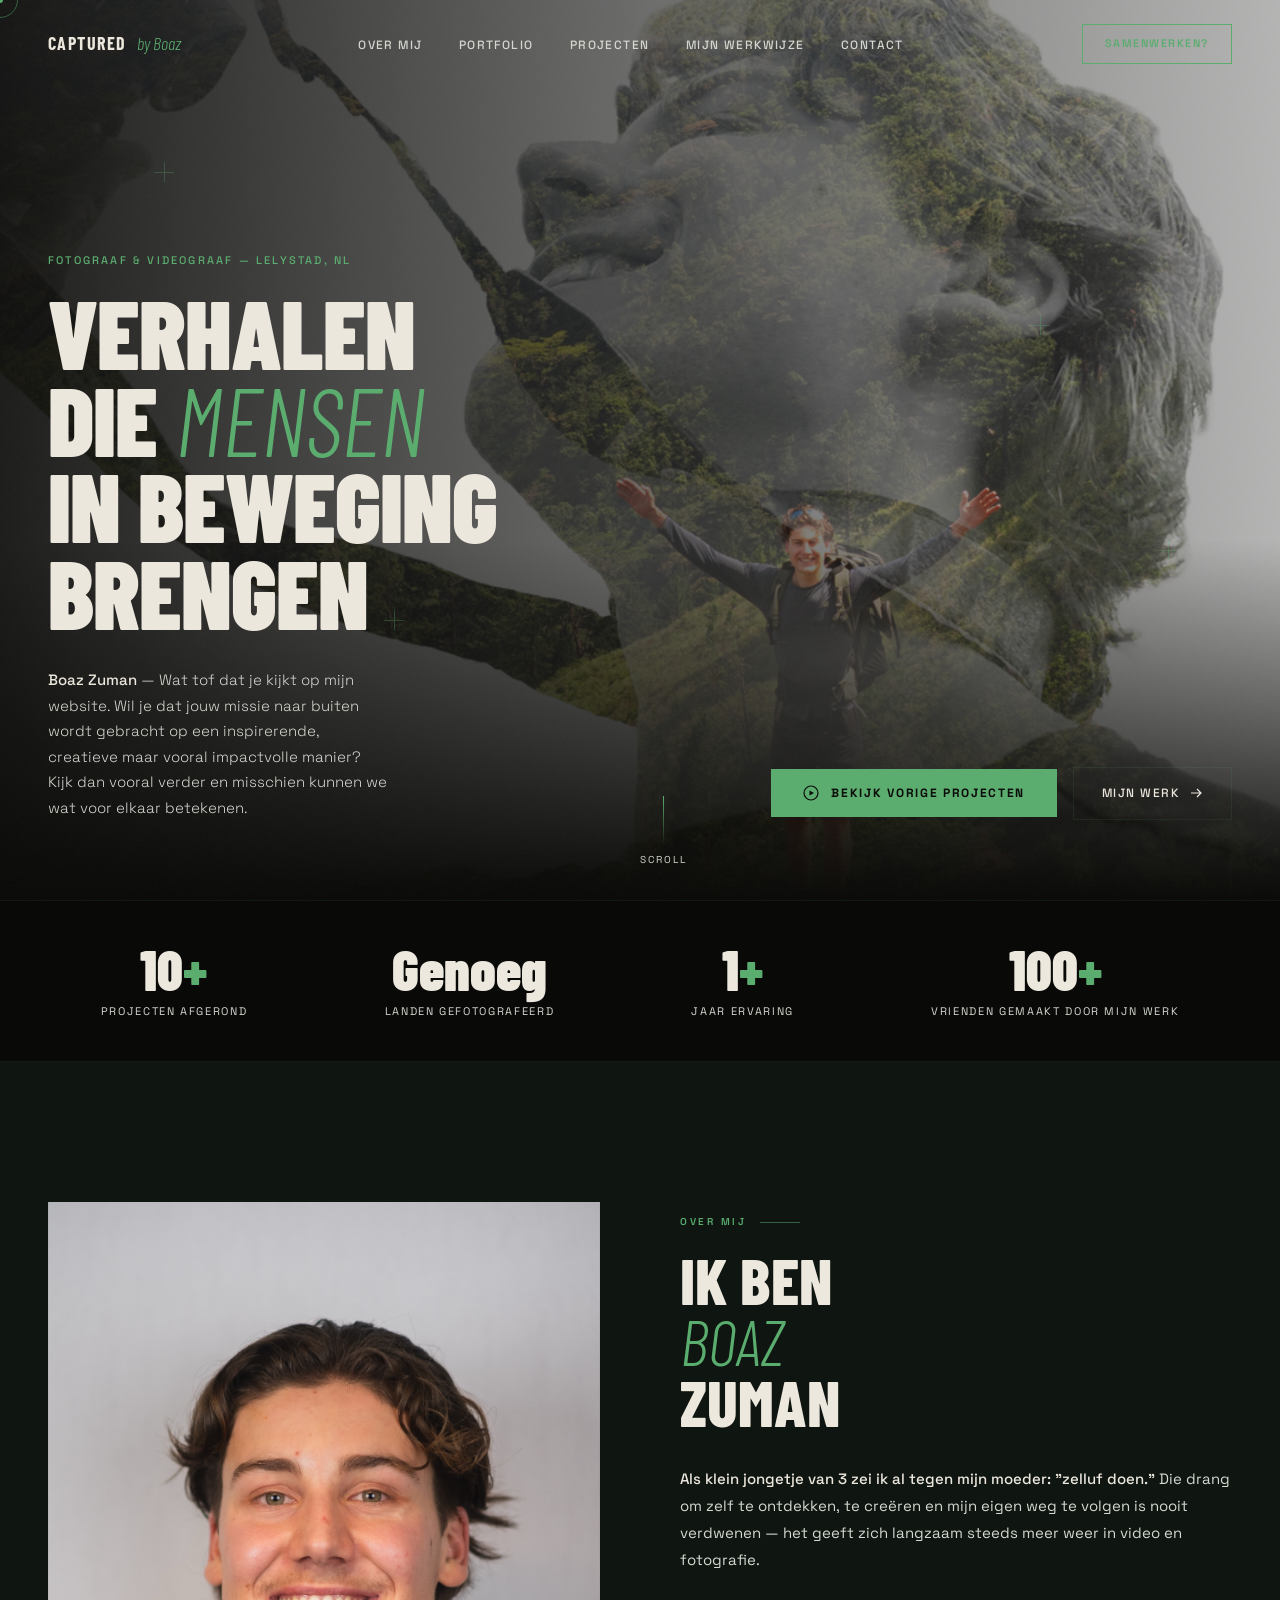
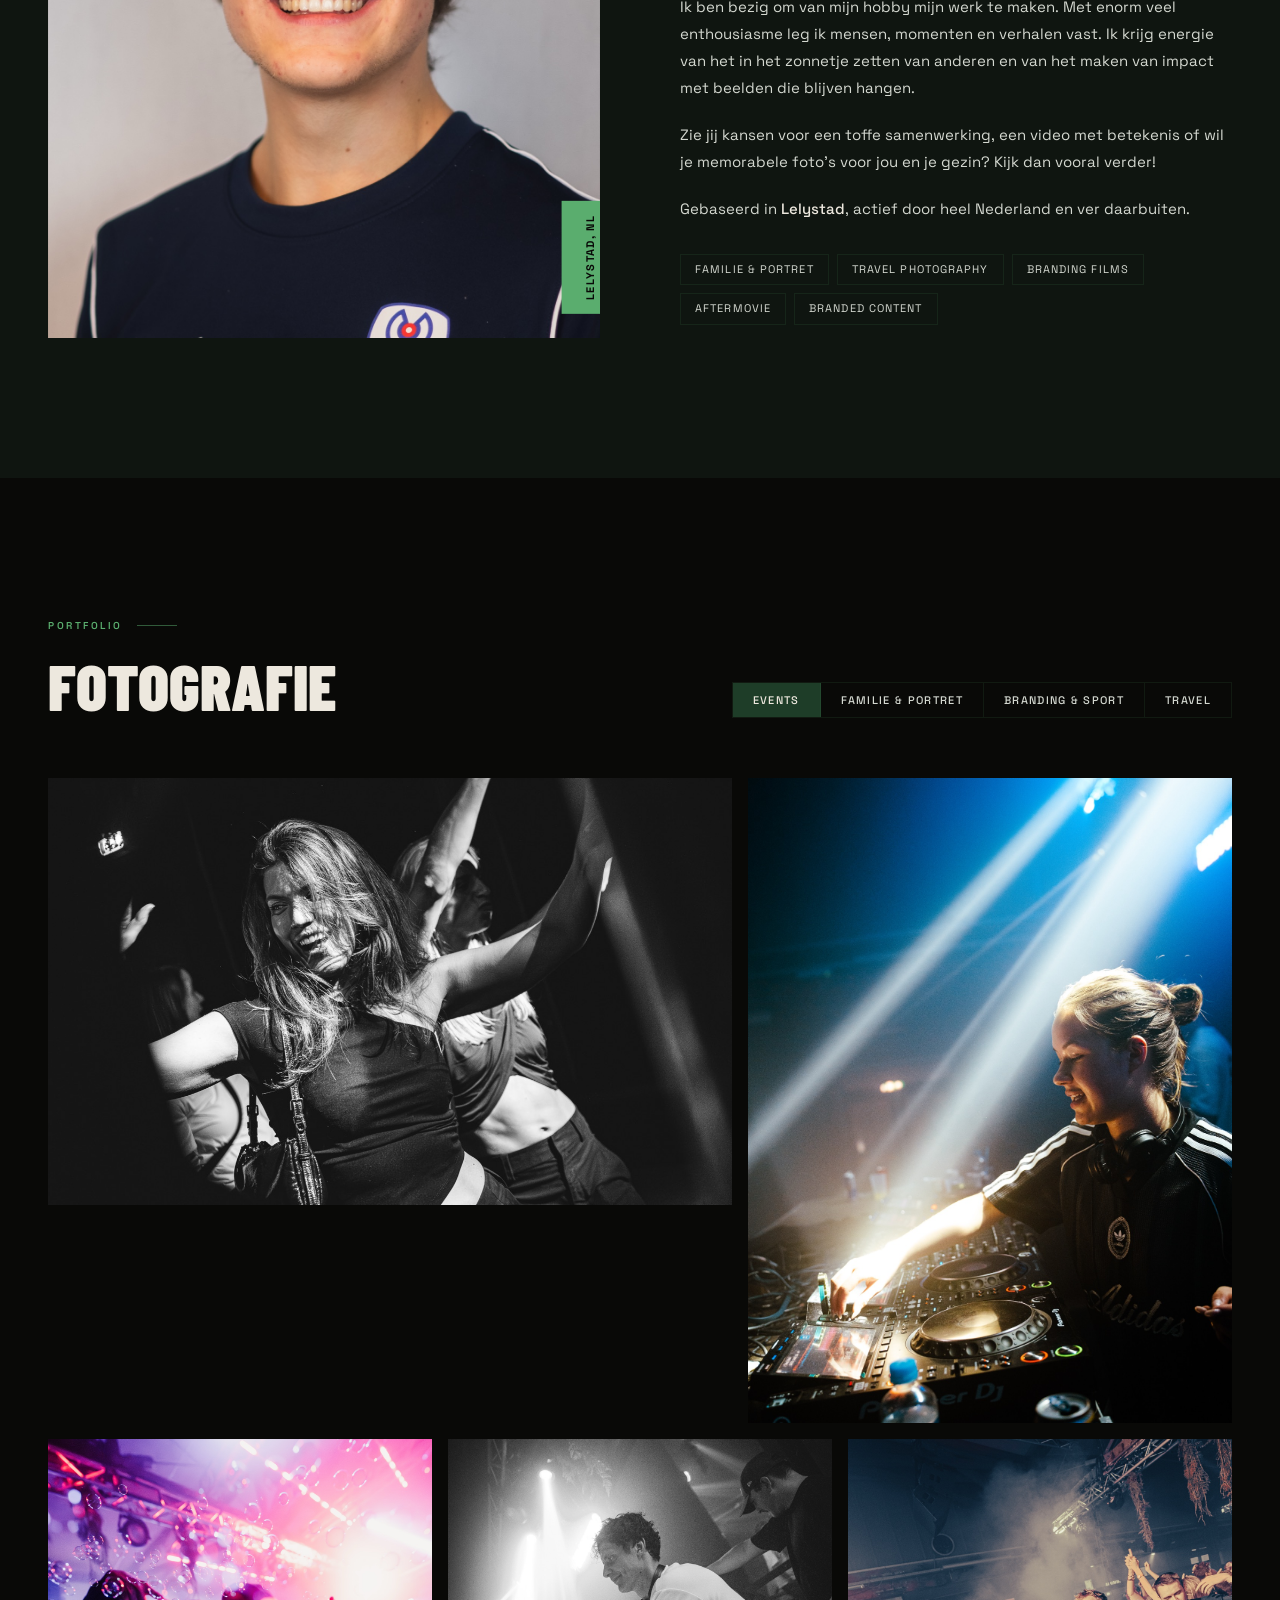
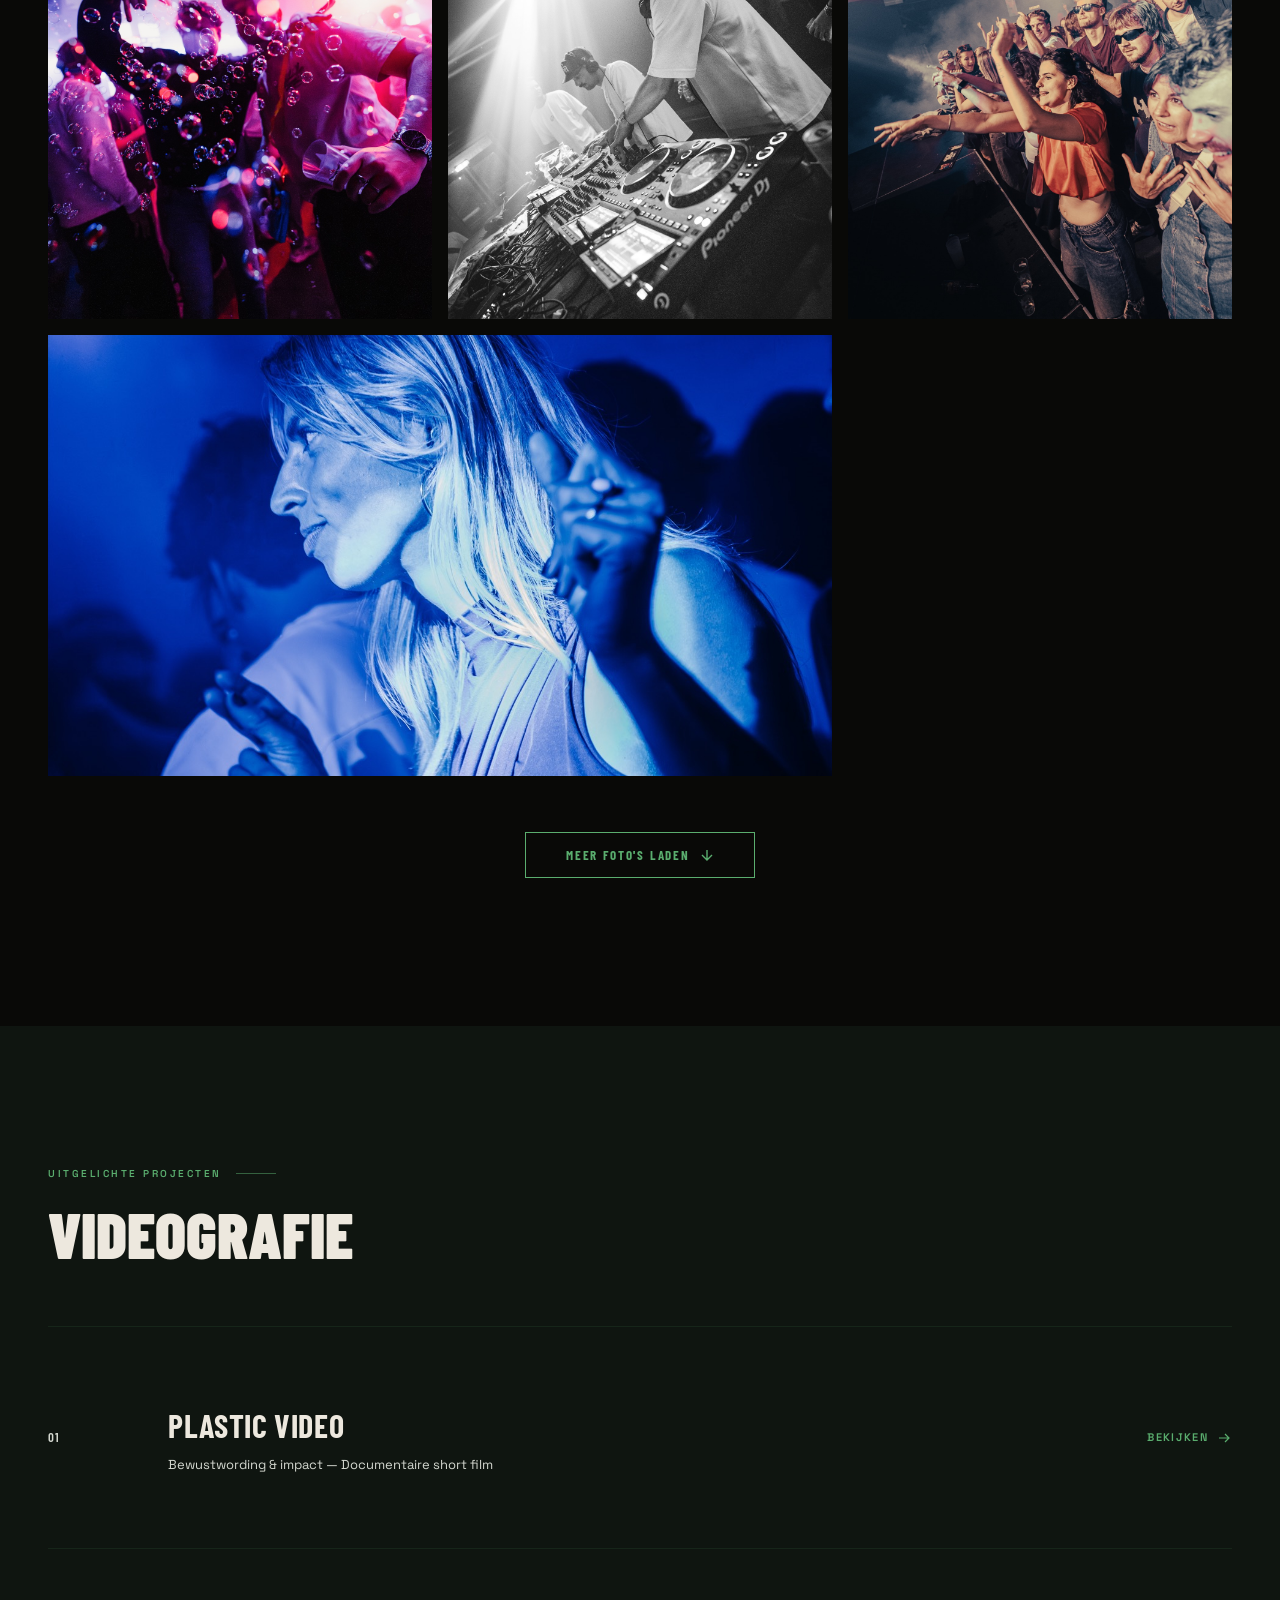
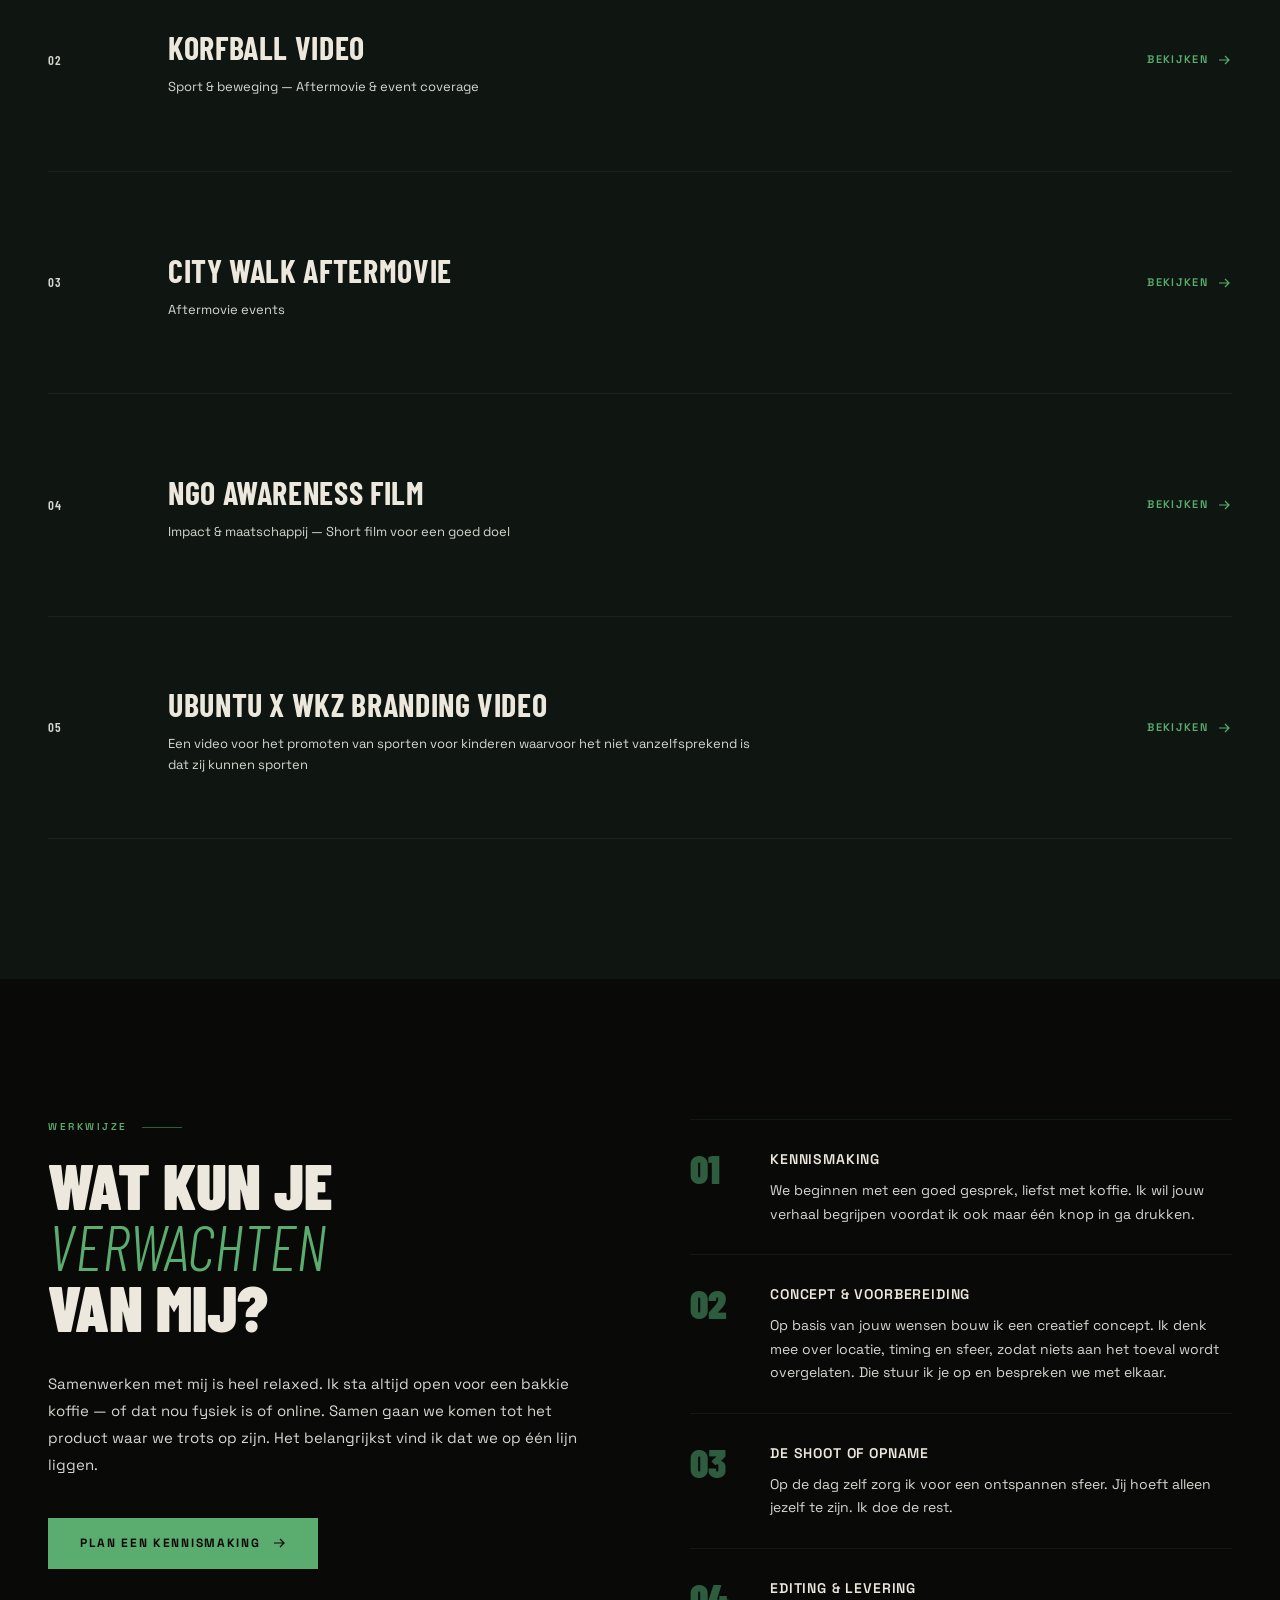
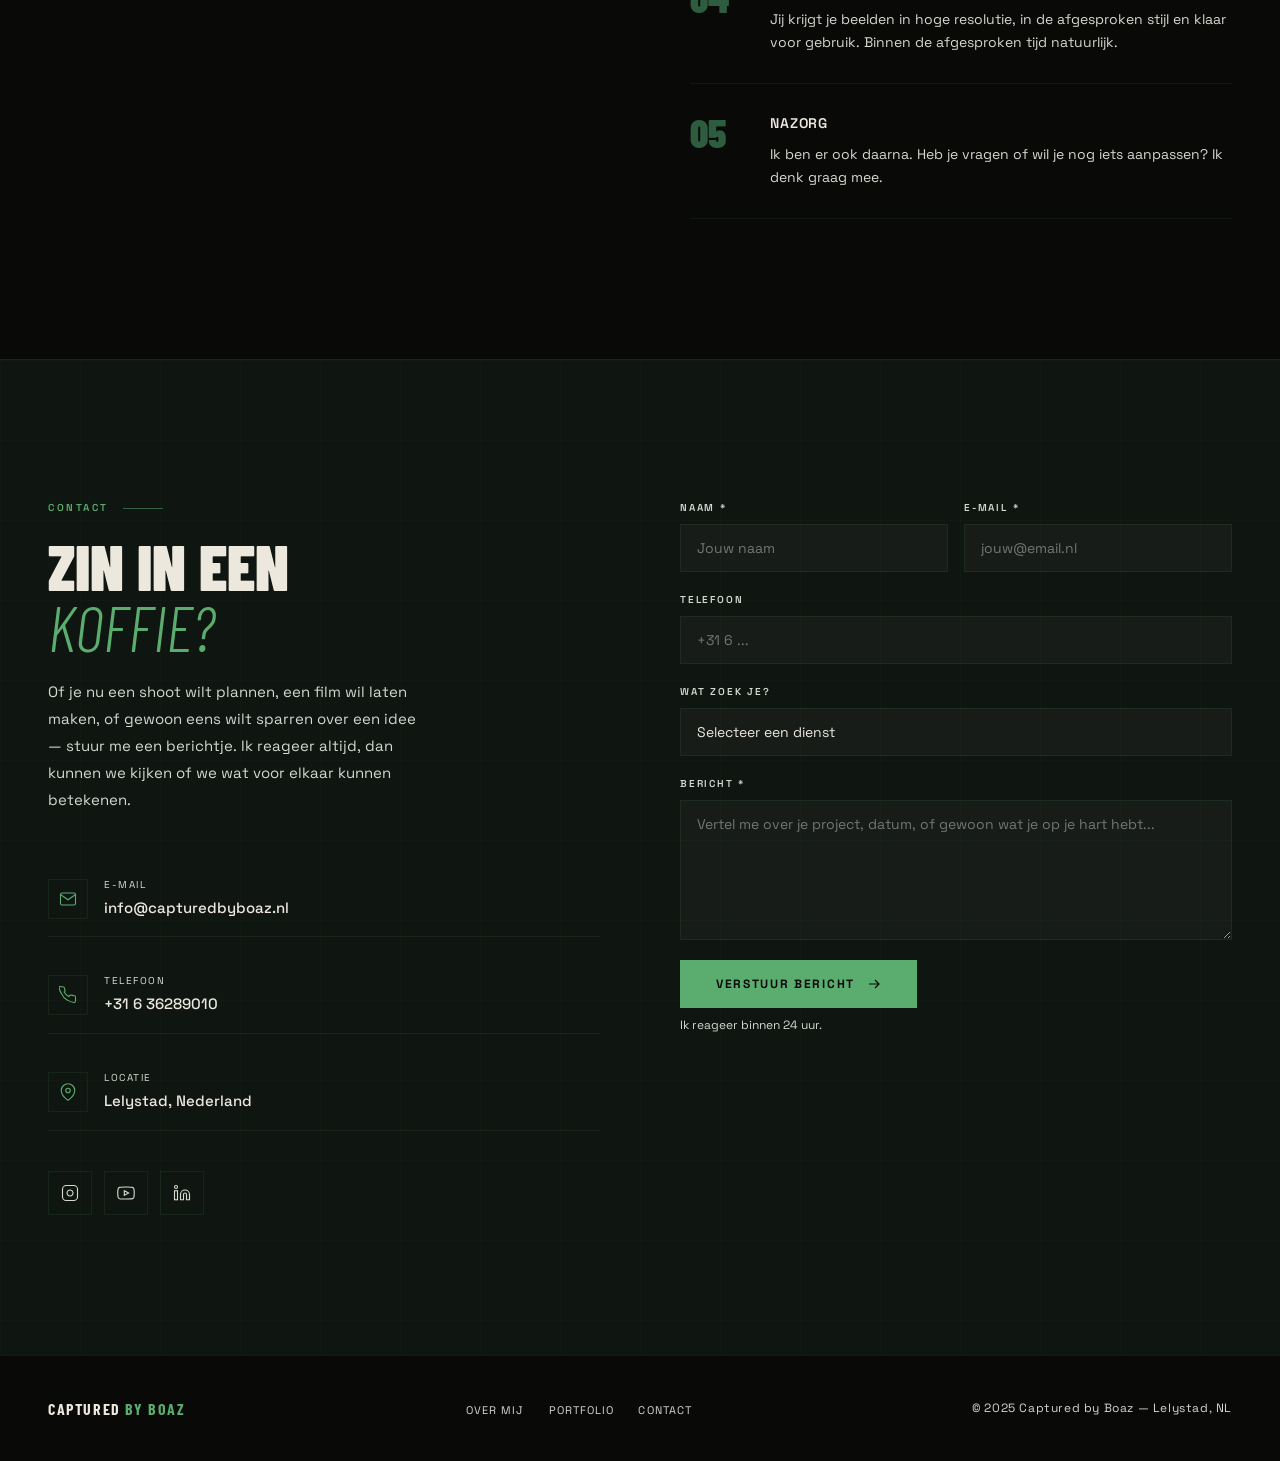
==== commit a33e12cb: "new hero van mij" ====
--- a/index.html
+++ b/index.html
@@ -213,10 +213,12 @@
     .hero-bg {
       position: absolute;
       inset: 0;
-      background: linear-gradient(to bottom, rgba(9,9,7,0.15) 0%, rgba(9,9,7,0.55) 65%, var(--c-black) 100%),
-                  url('images/hero-bg.jpg') center/cover no-repeat;
-    }
-    /* Double exposure — used in about section */
+      background:
+        linear-gradient(to right, rgba(9,9,7,0.92) 0%, rgba(9,9,7,0.60) 50%, rgba(9,9,7,0.30) 100%),
+        linear-gradient(to top, rgba(9,9,7,1) 0%, transparent 40%),
+        url('images/hero-boaz.png') right center / cover no-repeat;
+    }
+    /* Double exposure — niet meer nodig */
     .hero-double-exposure { display: none; }
     .hero-plus-markers {
       position: absolute;
@@ -248,7 +250,7 @@
     }
     .hero-title {
       font-family: var(--f-display);
-      font-size: clamp(72px, 10vw, 160px);
+      font-size: clamp(54px, 7.5vw, 115px);
       font-weight: 900;
       line-height: 0.9;
       text-transform: uppercase;
@@ -537,6 +539,8 @@
     .portfolio-item:nth-child(5) { grid-column: span 4; aspect-ratio: 4/5; }
     .portfolio-item:nth-child(6) { grid-column: span 8; aspect-ratio: 16/9; }
     .portfolio-item:nth-child(7) { grid-column: span 4; aspect-ratio: 4/5; }
+    /* extra items na "meer laden" — nette 2-kolom rijen */
+    .portfolio-item:nth-child(n+8) { grid-column: span 6; aspect-ratio: 4/3; }
 
     .portfolio-item img {
       width: 100%; height: 100%;
@@ -662,7 +666,14 @@
     }
     .project-row:hover .project-thumb { opacity: 1; transform: scale(1); }
     .project-thumb img { width: 100%; height: 100%; object-fit: cover; }
-    .project-thumb iframe { width: 100%; height: 100%; border: none; }
+    .play-icon {
+      width: 100%; height: 100%;
+      display: flex; align-items: center; justify-content: center;
+      background: var(--c-green);
+      color: var(--c-accent);
+      transition: background 0.3s;
+    }
+    .project-row:hover .play-icon { background: var(--c-green-2); }
     .project-cta {
       text-align: right;
       font-size: 11px;
@@ -1066,9 +1077,6 @@
     <div class="grid-overlay"></div>
 
     <div class="hero-bg"></div>
-    <div class="hero-double-exposure" aria-hidden="true">
-      <img src="images/hero-camera.png" alt="">
-    </div>
 
     <!-- Plus markers -->
     <div class="hero-plus-markers" aria-hidden="true">
@@ -1504,9 +1512,7 @@
             <h3>PLASTIC VIDEO</h3>
             <p>Bewustwording &amp; impact — Documentaire short film</p>
           </div>
-          <div class="project-thumb">
-            <iframe src="https://drive.google.com/file/d/10f_FIWqrFXqGLohzsLYvoLK3yFfloMge/preview" allow="autoplay" allowfullscreen></iframe>
-          </div>
+          <div class="project-thumb"><div class="play-icon"><svg width="24" height="24" viewBox="0 0 24 24" fill="none"><circle cx="12" cy="12" r="11" stroke="currentColor" stroke-width="1.2"/><path d="M10 8.5L16 12L10 15.5V8.5Z" fill="currentColor"/></svg></div></div>
           <a href="https://drive.google.com/file/d/10f_FIWqrFXqGLohzsLYvoLK3yFfloMge/view" target="_blank" rel="noopener" class="project-cta">
             Bekijken
             <svg width="16" height="16" viewBox="0 0 16 16" fill="none">
@@ -1521,9 +1527,7 @@
             <h3>KORFBALL VIDEO</h3>
             <p>Sport &amp; beweging — Aftermovie &amp; event coverage</p>
           </div>
-          <div class="project-thumb">
-            <iframe src="https://drive.google.com/file/d/1T856JJDgG-0risP83DBbk5GDug1CcGAf/preview" allow="autoplay" allowfullscreen></iframe>
-          </div>
+          <div class="project-thumb"><div class="play-icon"><svg width="24" height="24" viewBox="0 0 24 24" fill="none"><circle cx="12" cy="12" r="11" stroke="currentColor" stroke-width="1.2"/><path d="M10 8.5L16 12L10 15.5V8.5Z" fill="currentColor"/></svg></div></div>
           <a href="https://drive.google.com/file/d/1T856JJDgG-0risP83DBbk5GDug1CcGAf/view" target="_blank" rel="noopener" class="project-cta">
             Bekijken
             <svg width="16" height="16" viewBox="0 0 16 16" fill="none">
@@ -1538,9 +1542,7 @@
             <h3>CITY WALK AFTERMOVIE</h3>
             <p>Aftermovie events</p>
           </div>
-          <div class="project-thumb">
-            <iframe src="https://www.youtube.com/embed/MgCuLozYESk" allow="autoplay; encrypted-media" allowfullscreen></iframe>
-          </div>
+          <div class="project-thumb"><div class="play-icon"><svg width="24" height="24" viewBox="0 0 24 24" fill="none"><circle cx="12" cy="12" r="11" stroke="currentColor" stroke-width="1.2"/><path d="M10 8.5L16 12L10 15.5V8.5Z" fill="currentColor"/></svg></div></div>
           <a href="https://www.youtube.com/watch?v=MgCuLozYESk" target="_blank" rel="noopener" class="project-cta">
             Bekijken
             <svg width="16" height="16" viewBox="0 0 16 16" fill="none">
@@ -1555,9 +1557,7 @@
             <h3>NGO AWARENESS FILM</h3>
             <p>Impact &amp; maatschappij — Short film voor een goed doel</p>
           </div>
-          <div class="project-thumb">
-            <iframe src="https://drive.google.com/file/d/11Yb4WClmg_DB1nYJix375D-cPuIhkeSL/preview" allow="autoplay" allowfullscreen></iframe>
-          </div>
+          <div class="project-thumb"><div class="play-icon"><svg width="24" height="24" viewBox="0 0 24 24" fill="none"><circle cx="12" cy="12" r="11" stroke="currentColor" stroke-width="1.2"/><path d="M10 8.5L16 12L10 15.5V8.5Z" fill="currentColor"/></svg></div></div>
           <a href="https://drive.google.com/file/d/11Yb4WClmg_DB1nYJix375D-cPuIhkeSL/view" target="_blank" rel="noopener" class="project-cta">
             Bekijken
             <svg width="16" height="16" viewBox="0 0 16 16" fill="none">
@@ -1572,9 +1572,7 @@
             <h3>UBUNTU X WKZ BRANDING VIDEO</h3>
             <p>Een video voor het promoten van sporten voor kinderen waarvoor het niet vanzelfsprekend is dat zij kunnen sporten</p>
           </div>
-          <div class="project-thumb">
-            <iframe src="https://drive.google.com/file/d/19s7894BhWBrDwGxJZF50MTRVNfo_xQRk/preview" allow="autoplay" allowfullscreen></iframe>
-          </div>
+          <div class="project-thumb"><div class="play-icon"><svg width="24" height="24" viewBox="0 0 24 24" fill="none"><circle cx="12" cy="12" r="11" stroke="currentColor" stroke-width="1.2"/><path d="M10 8.5L16 12L10 15.5V8.5Z" fill="currentColor"/></svg></div></div>
           <a href="https://drive.google.com/file/d/19s7894BhWBrDwGxJZF50MTRVNfo_xQRk/view" target="_blank" rel="noopener" class="project-cta">
             Bekijken
             <svg width="16" height="16" viewBox="0 0 16 16" fill="none">
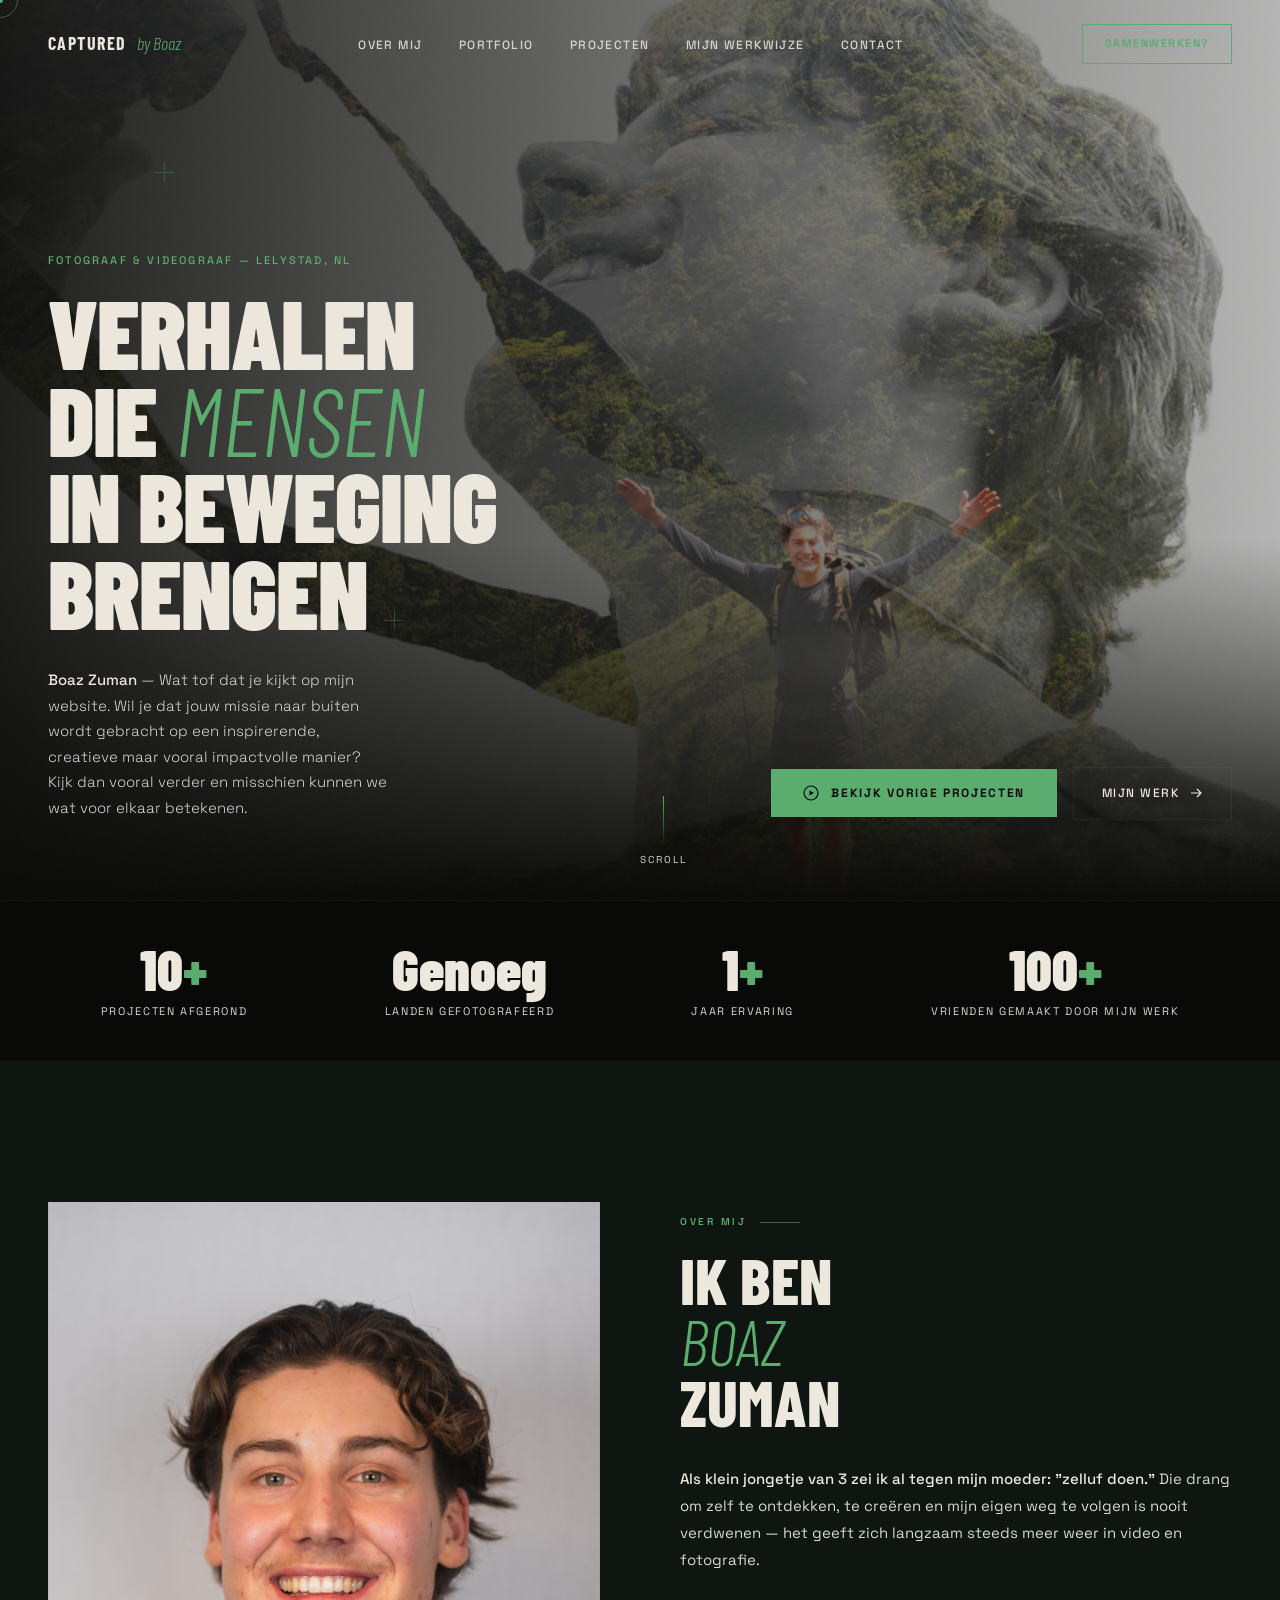
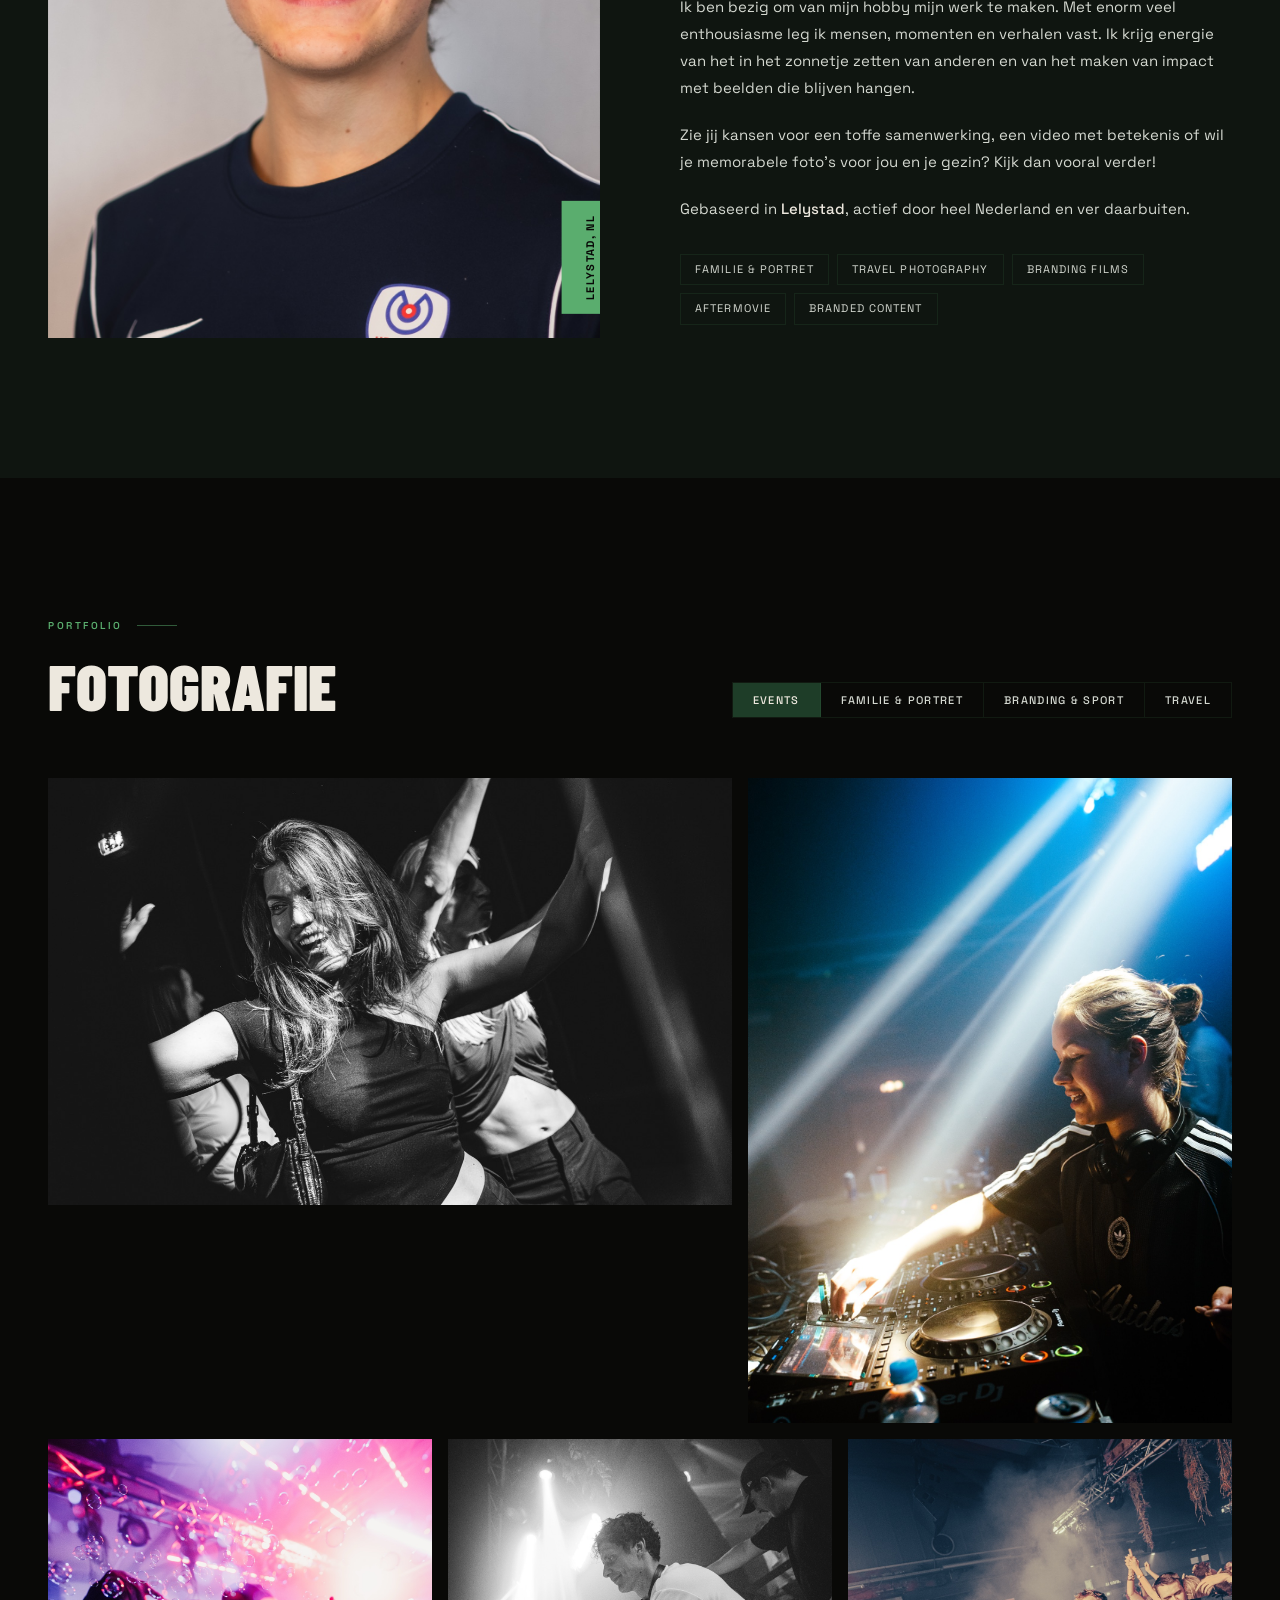
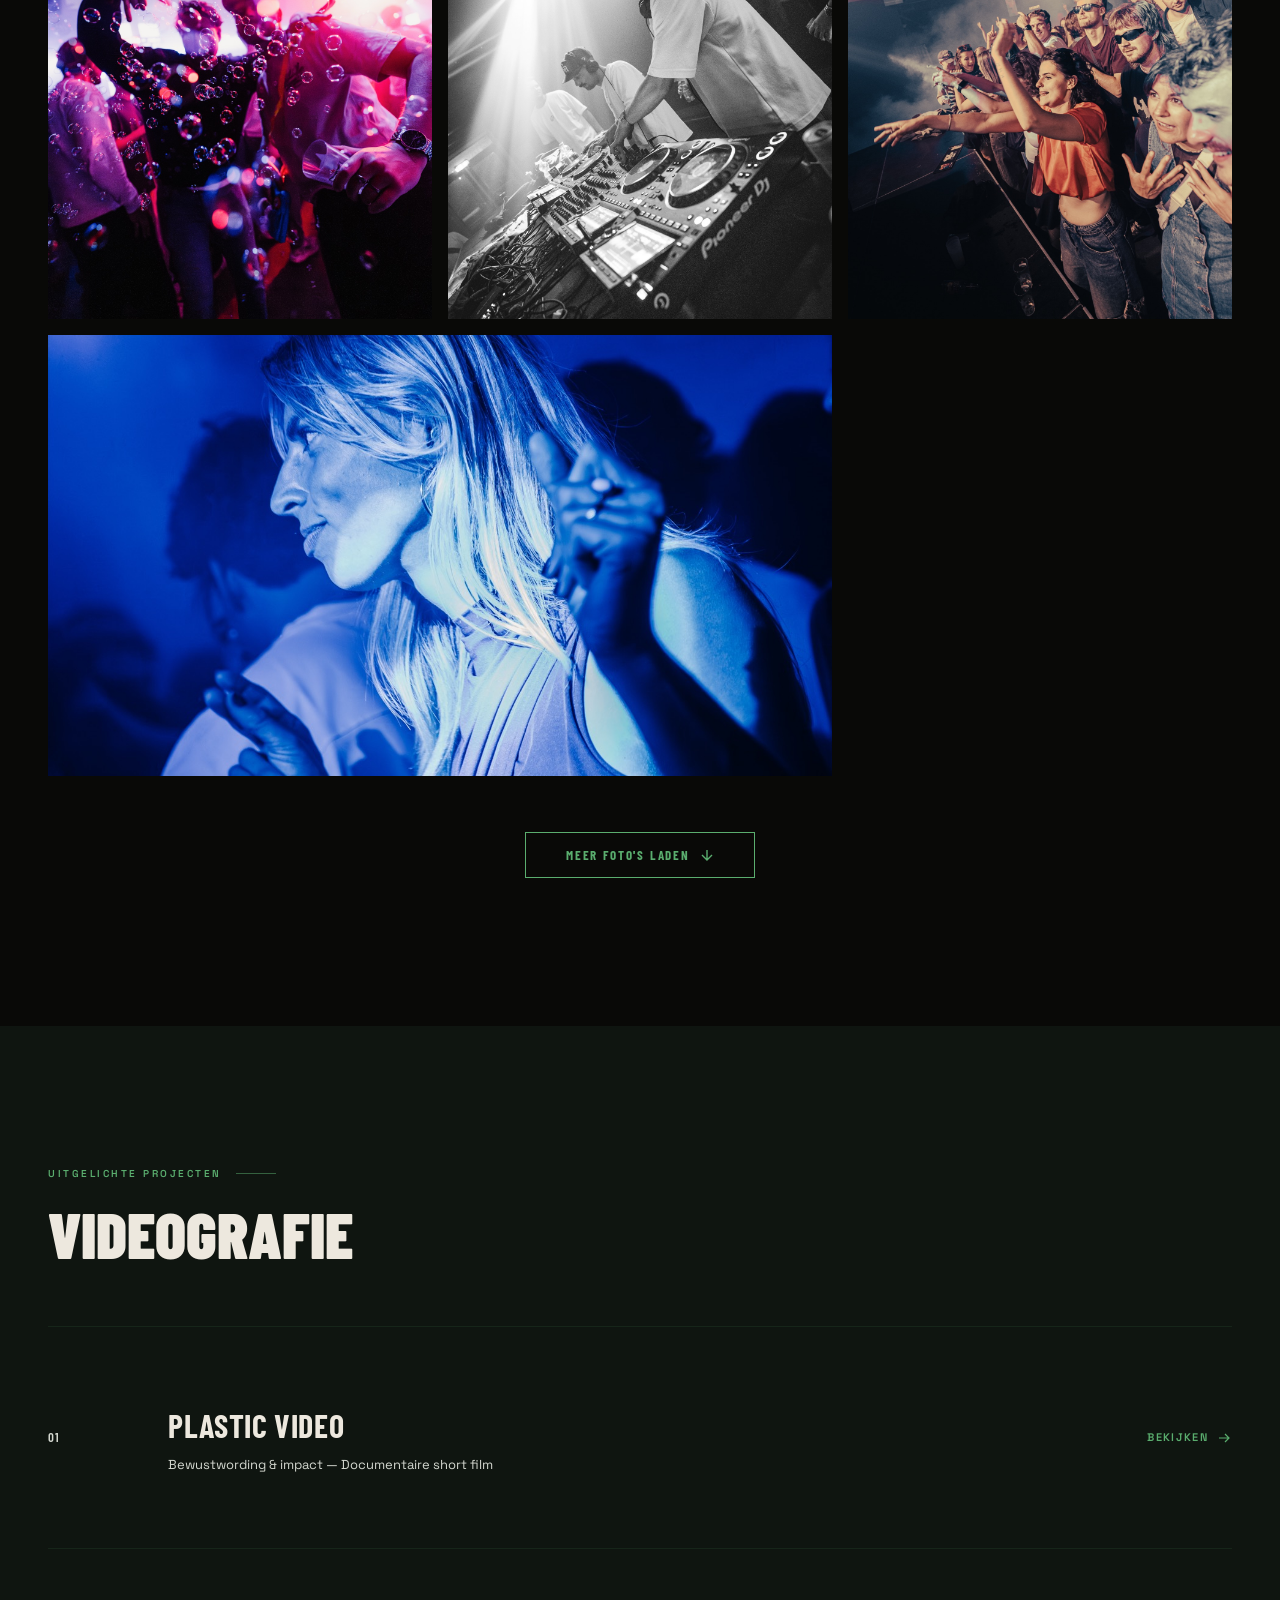
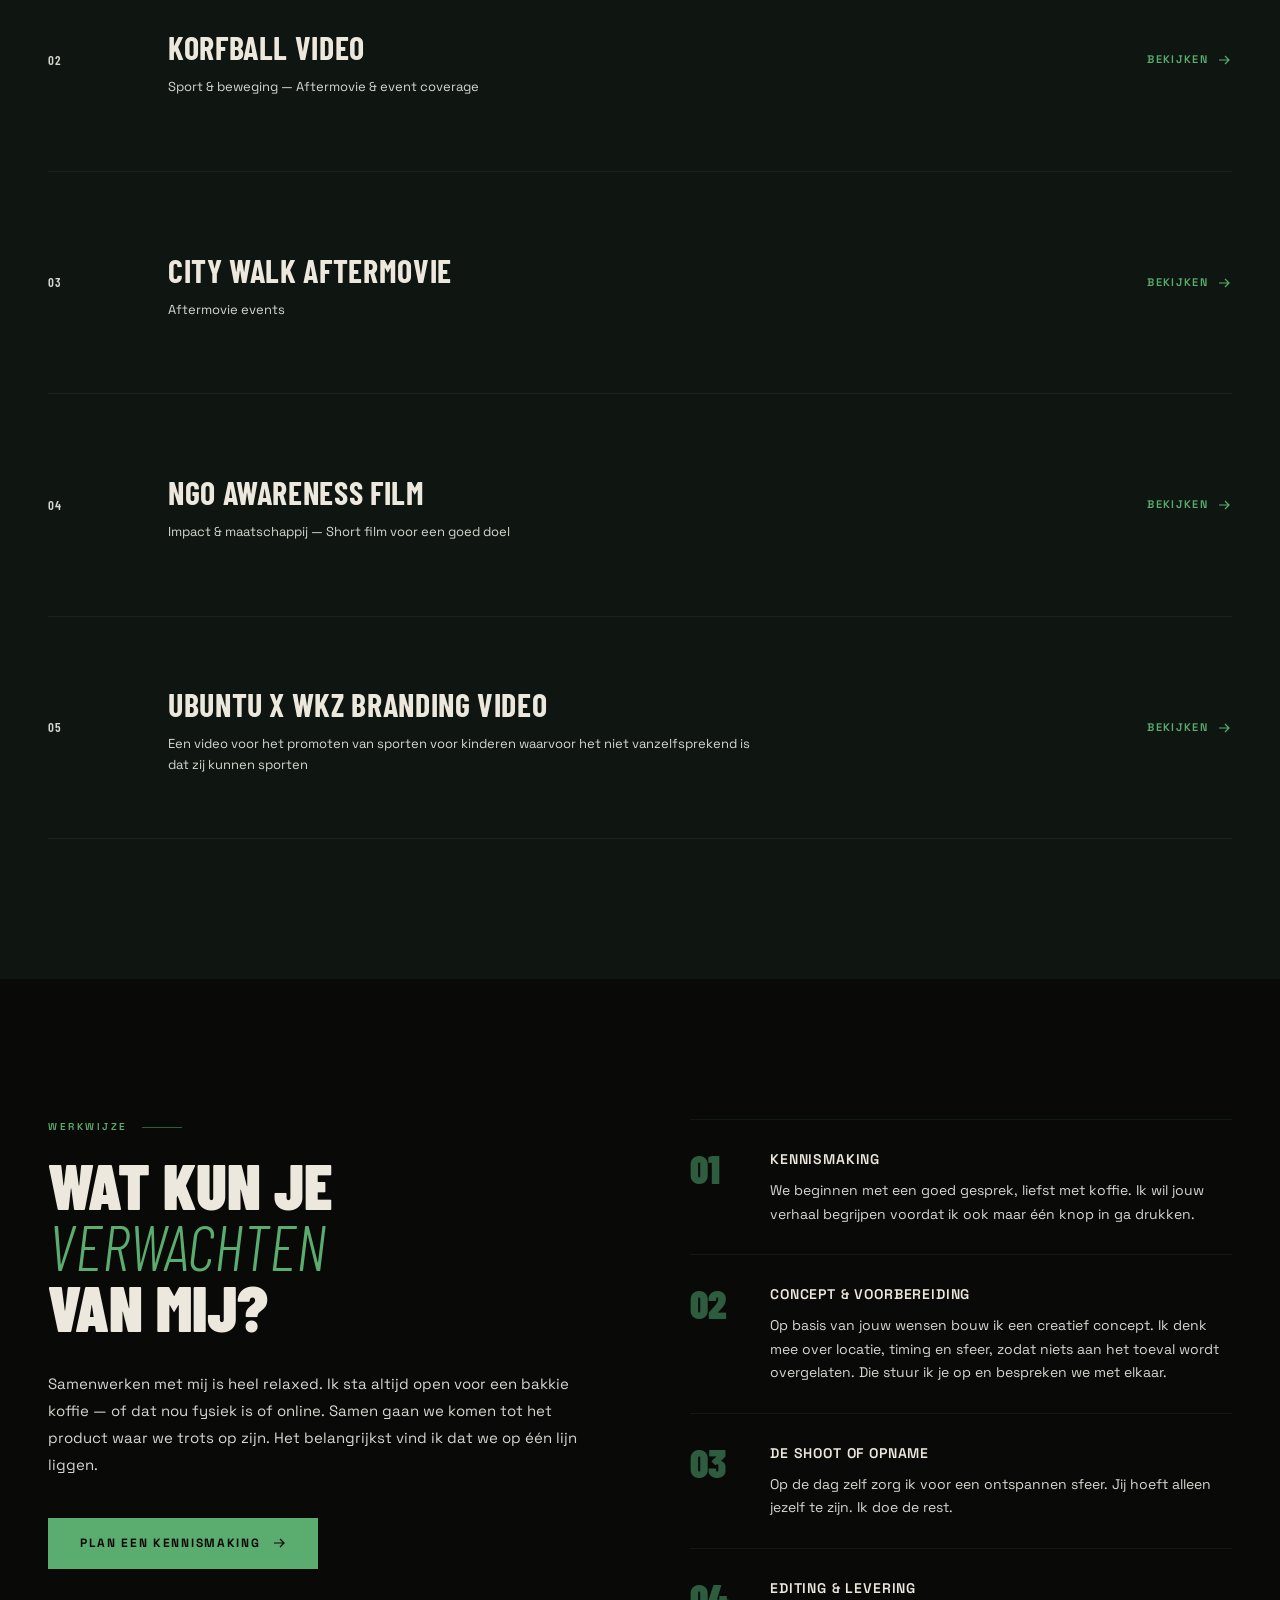
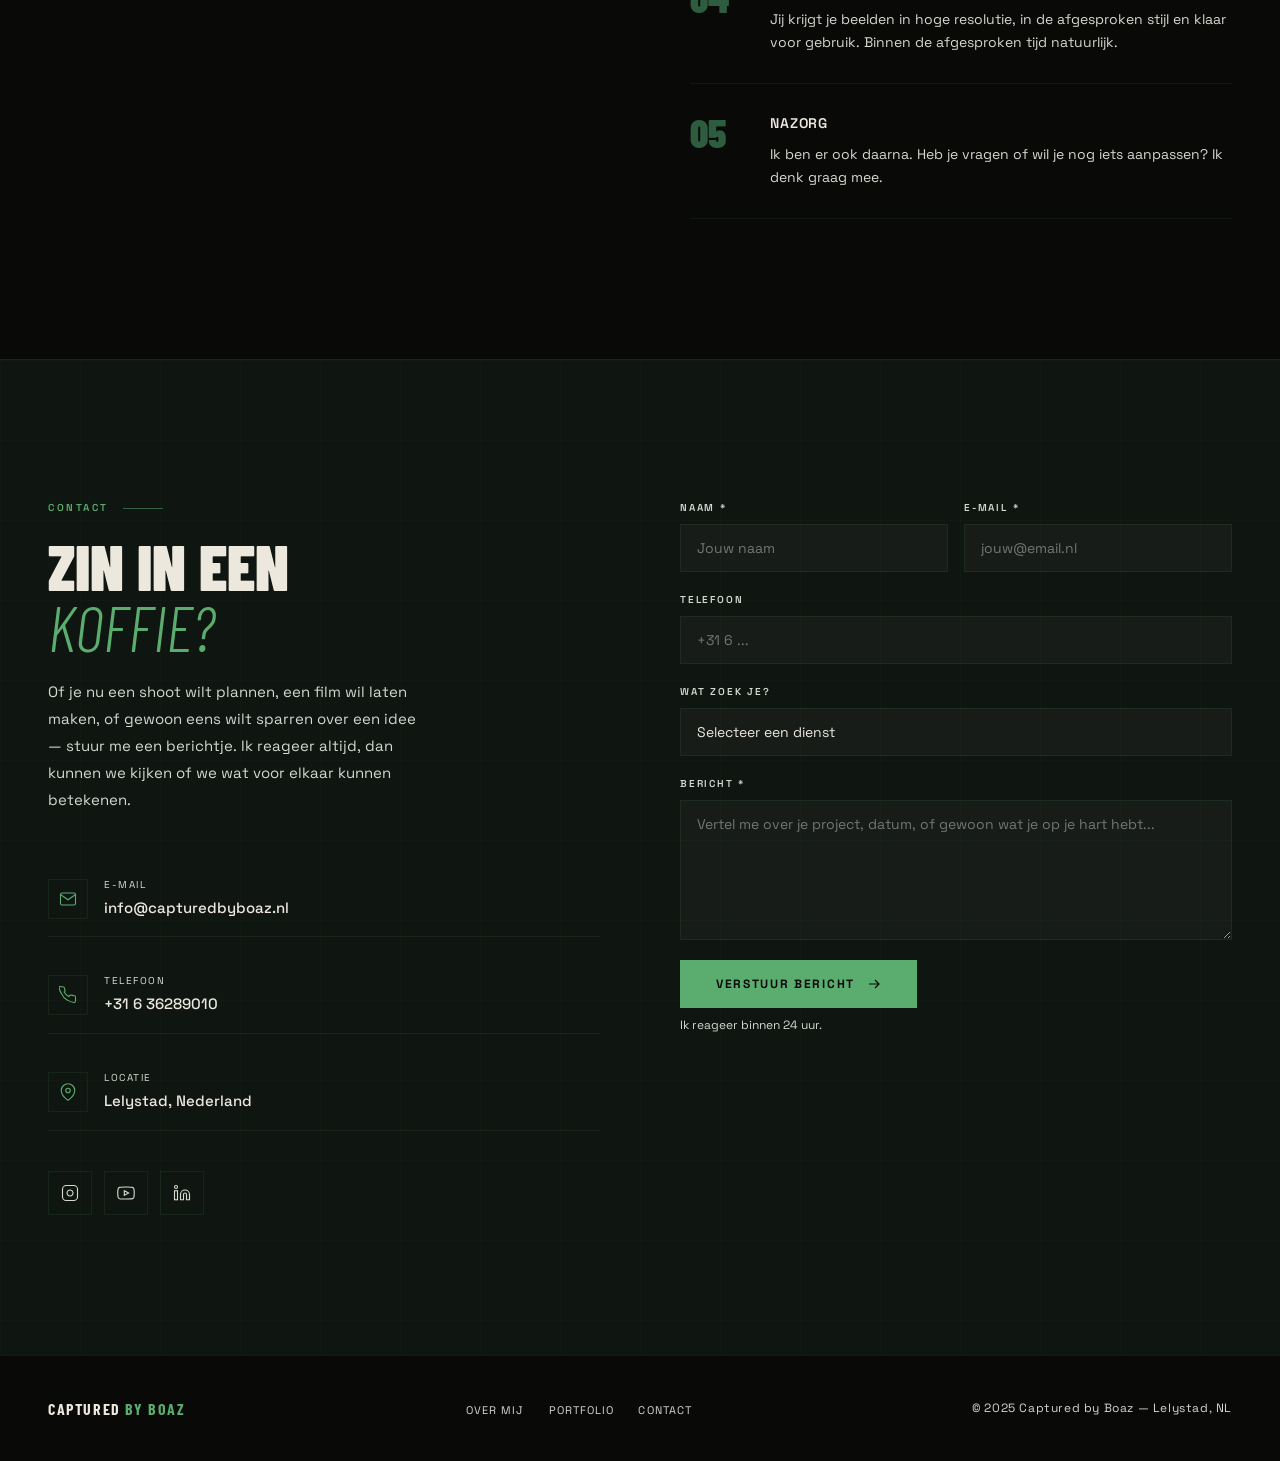
==== commit e45a9bda: "mobiele verise update" ====
--- a/index.html
+++ b/index.html
@@ -431,7 +431,7 @@
     .meet-image img {
       width: 100%; height: 100%;
       object-fit: cover;
-      object-position: center top;
+      object-position: center 20%;
       transition: transform 0.8s var(--ease-out);
     }
     .meet-image:hover img { transform: scale(1.04); }
@@ -969,7 +969,7 @@
     /* ── RESPONSIVE ── */
     @media (max-width: 1024px) {
       .meet-grid { grid-template-columns: 1fr; gap: 48px; }
-      .meet-image { aspect-ratio: 16/9; max-height: 500px; }
+      .meet-image { aspect-ratio: 3/4; max-height: 600px; }
       .meet-image-badge { display: none; }
       .approach-grid { grid-template-columns: 1fr; gap: 60px; }
       .contact-grid { grid-template-columns: 1fr; gap: 60px; }
@@ -978,6 +978,7 @@
     }
 
     @media (max-width: 768px) {
+      .hero-bg { background-position: center center !important; }
       nav { padding: 20px 24px; }
       nav.scrolled { padding: 14px 24px; }
       .nav-links, .nav-cta { display: none; }
@@ -994,6 +995,7 @@
       .portfolio-item:nth-child(5) { grid-column: span 6; }
       .portfolio-item:nth-child(6),
       .portfolio-item:nth-child(7) { grid-column: span 12; }
+      .portfolio-item:nth-child(n+8) { grid-column: span 12; aspect-ratio: 4/3; }
       .project-row { grid-template-columns: 40px 1fr; gap: 16px; }
       .project-cta { display: none; }
       .form-row { grid-template-columns: 1fr; }
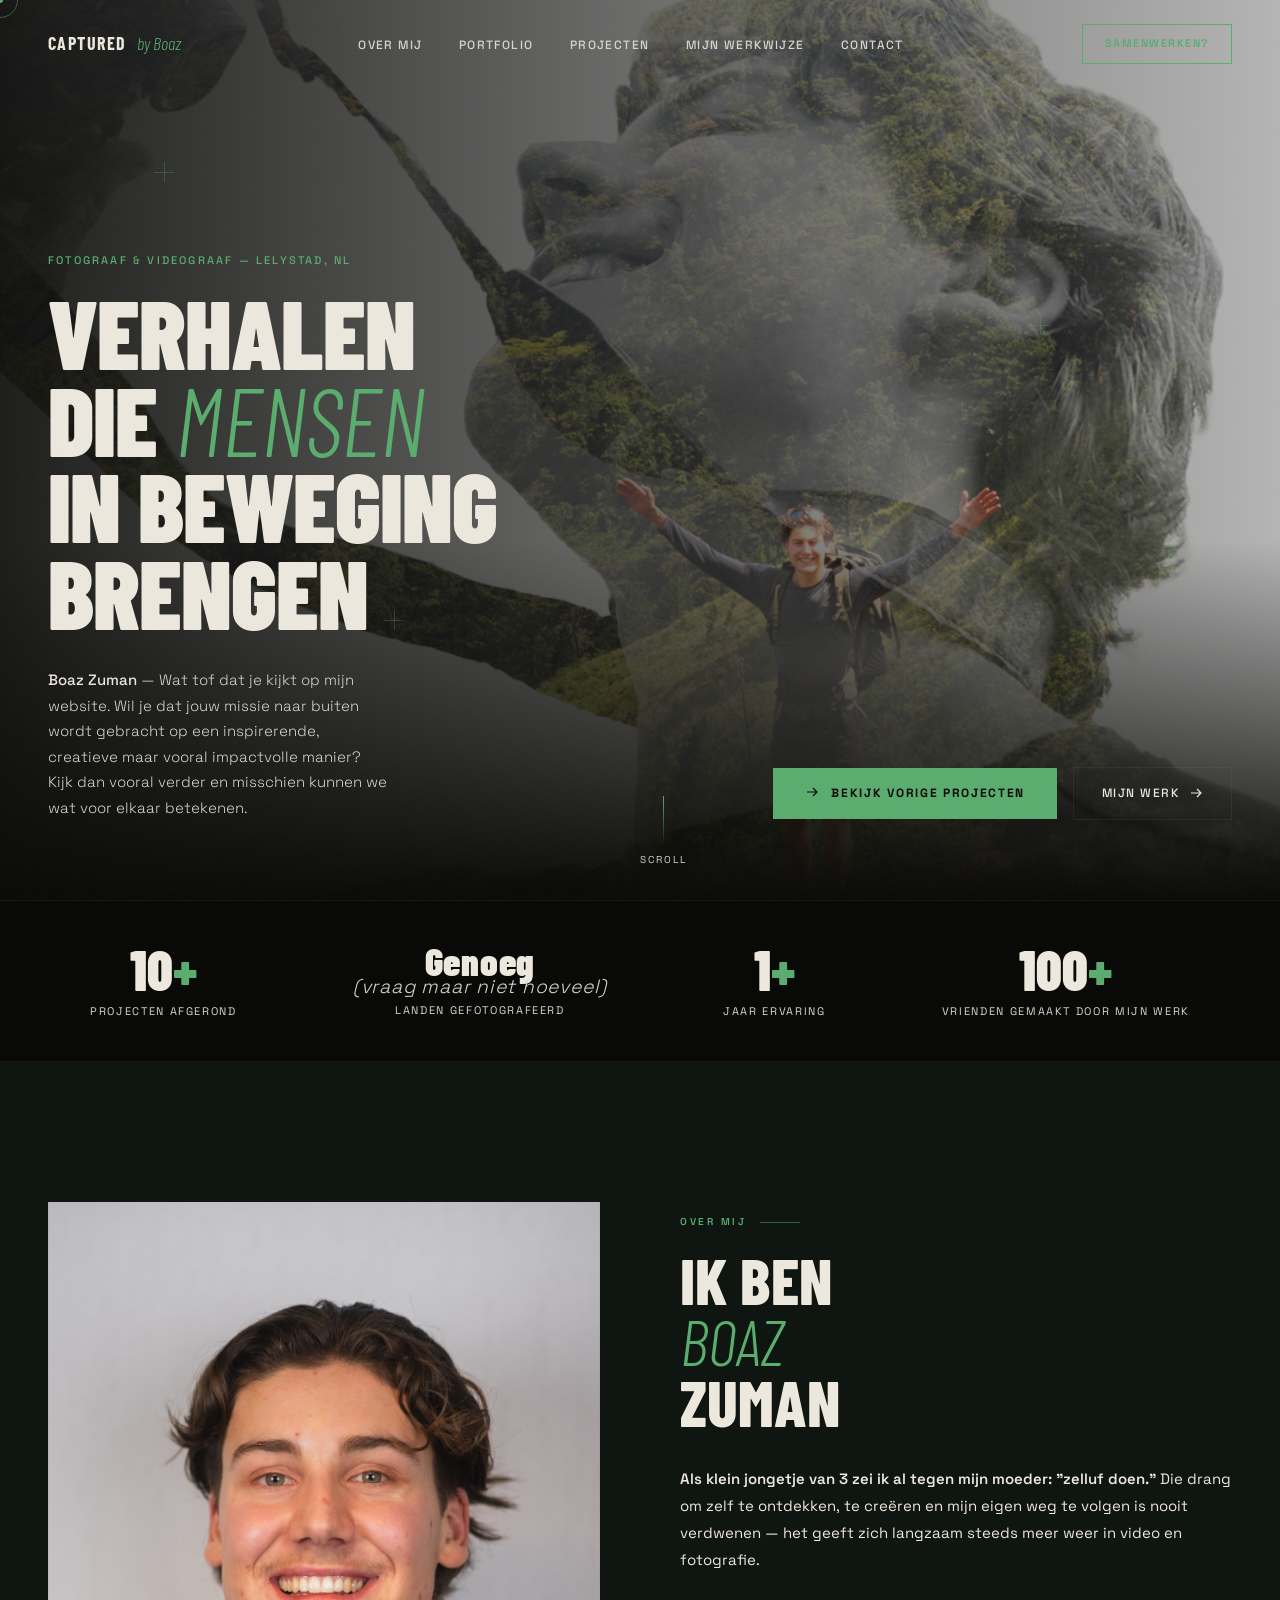
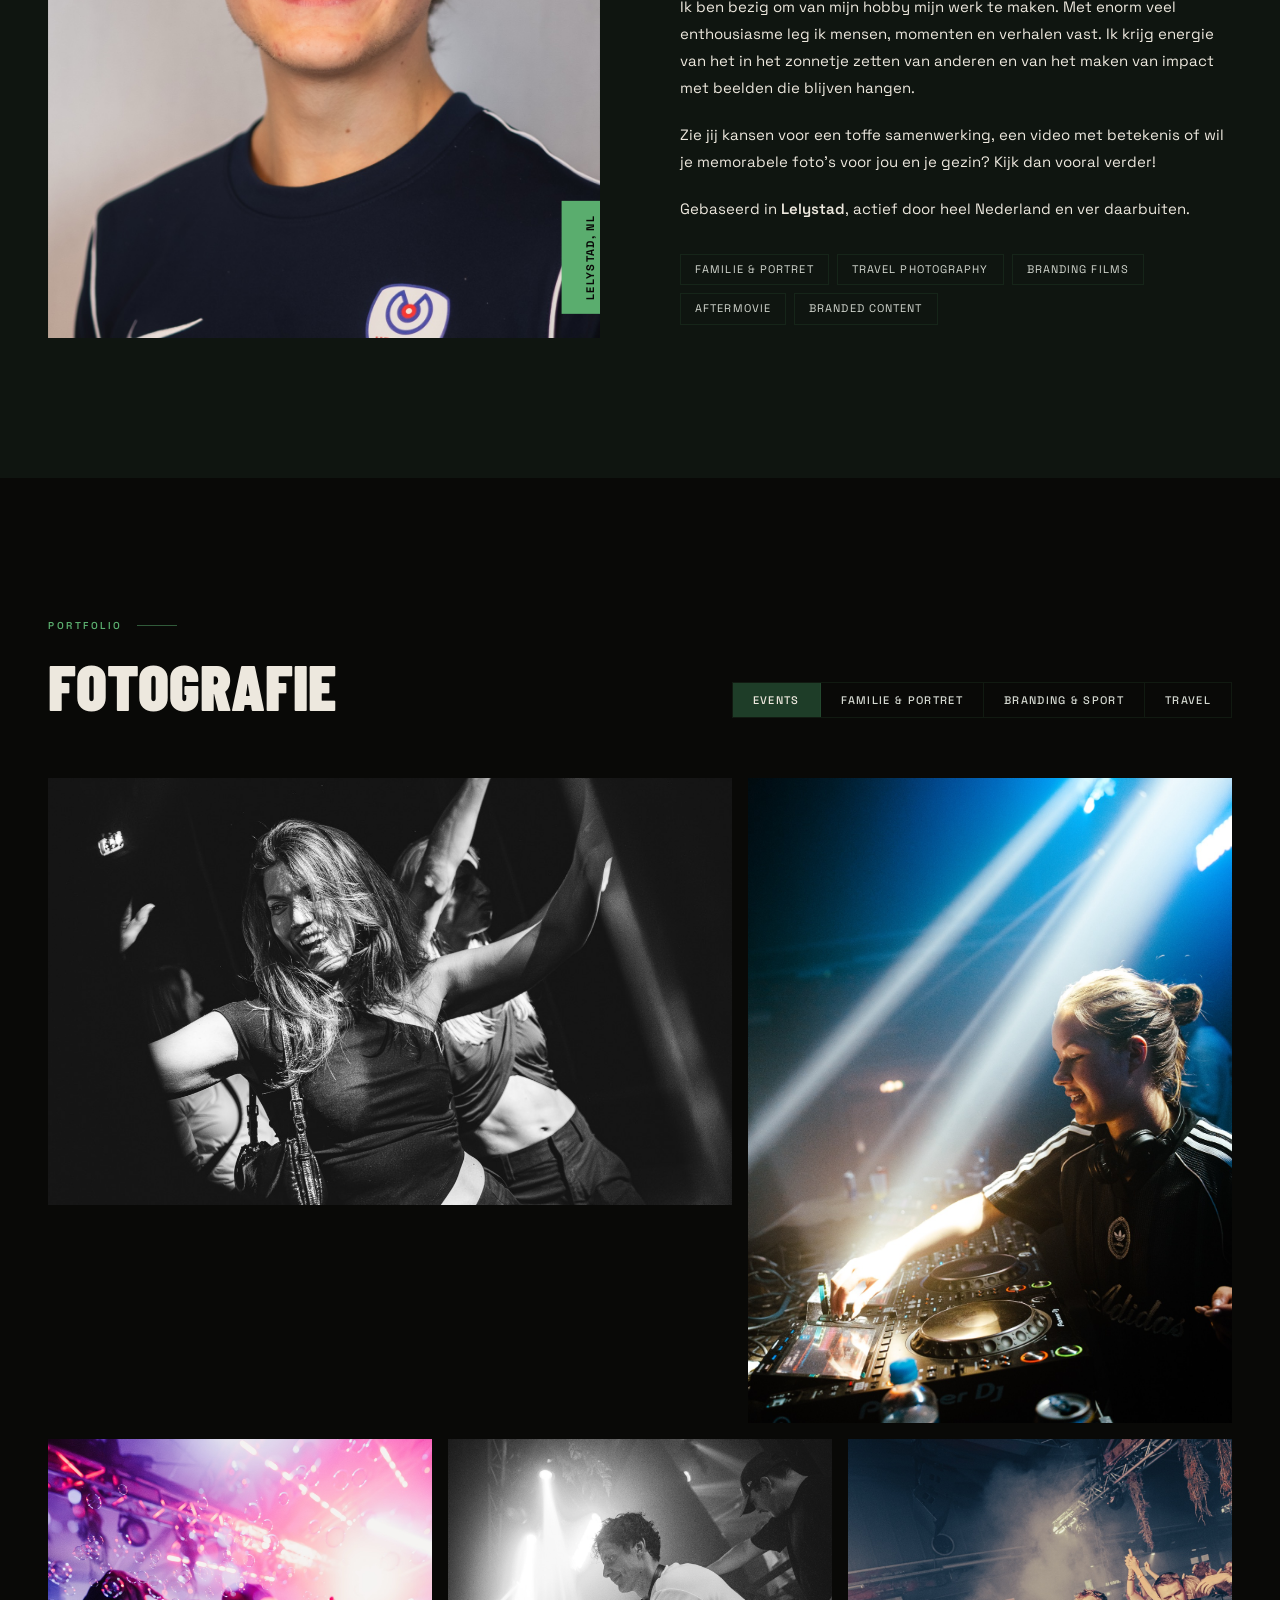
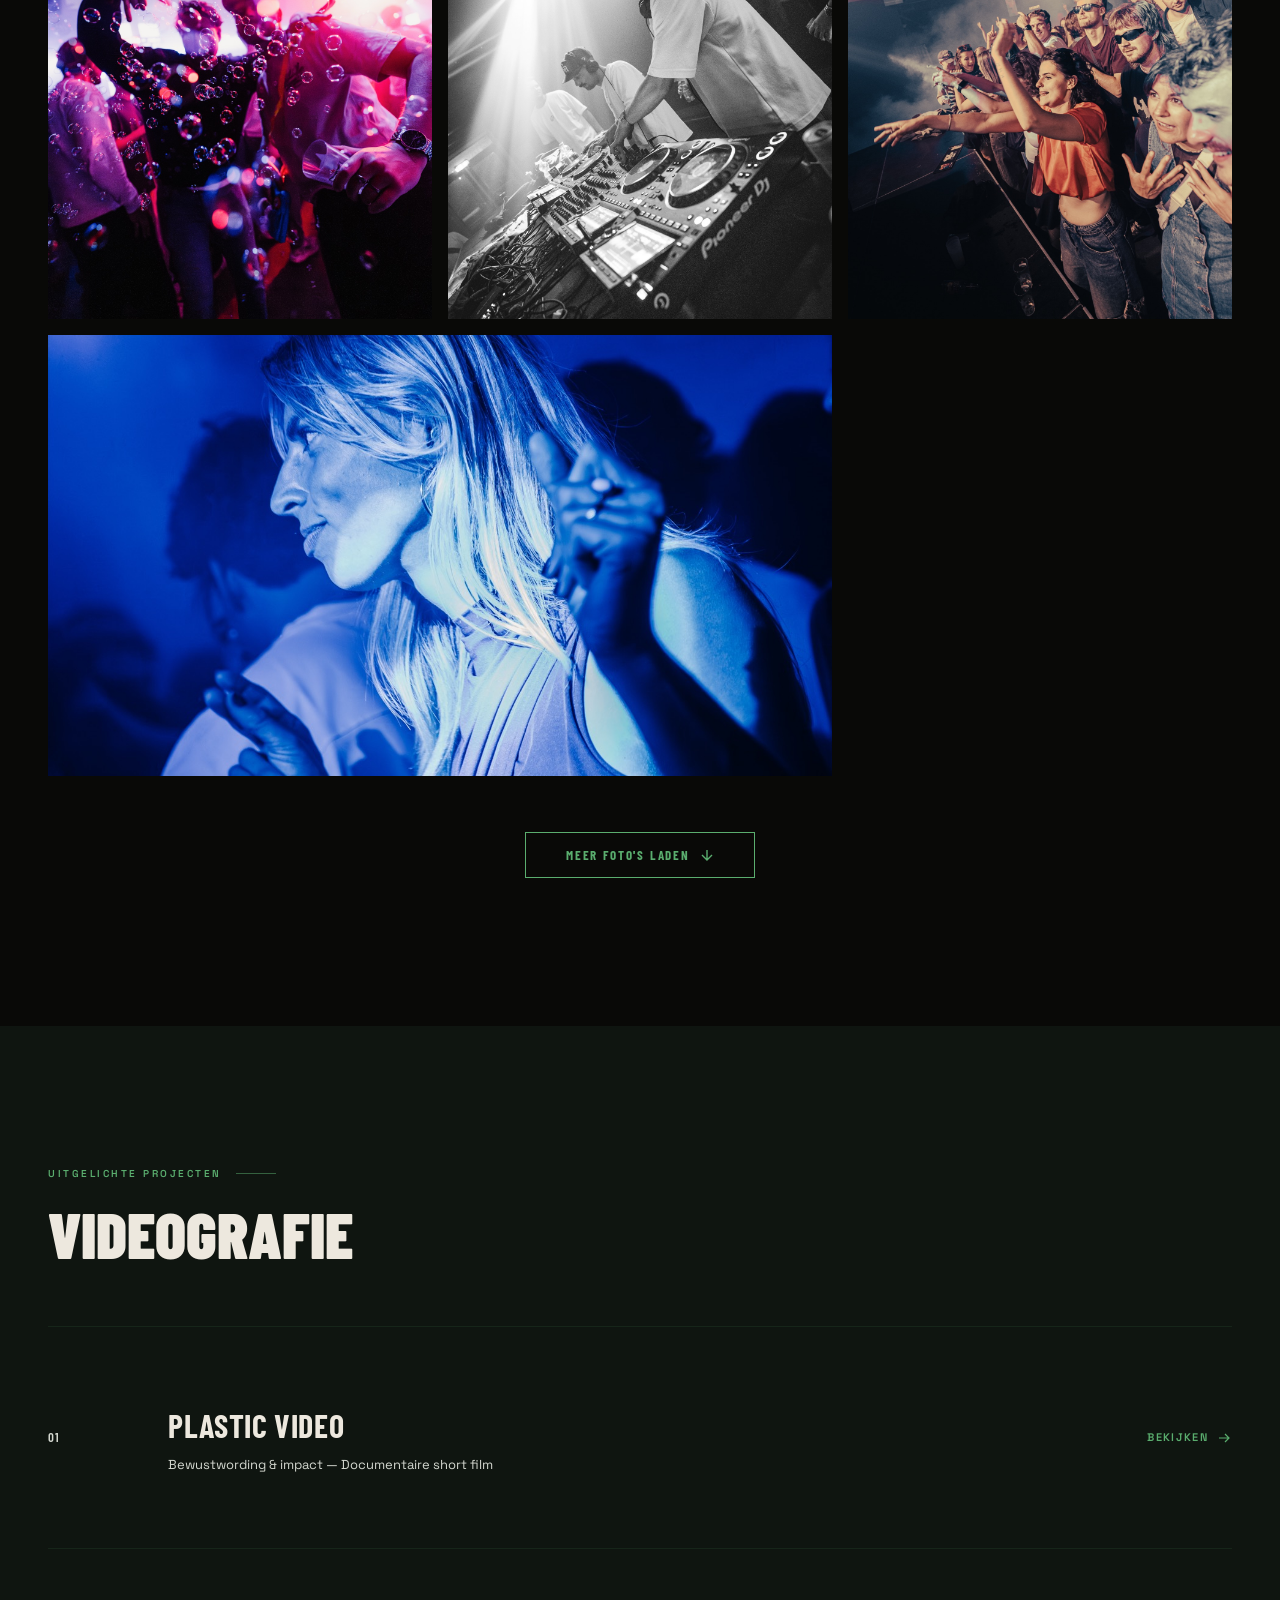
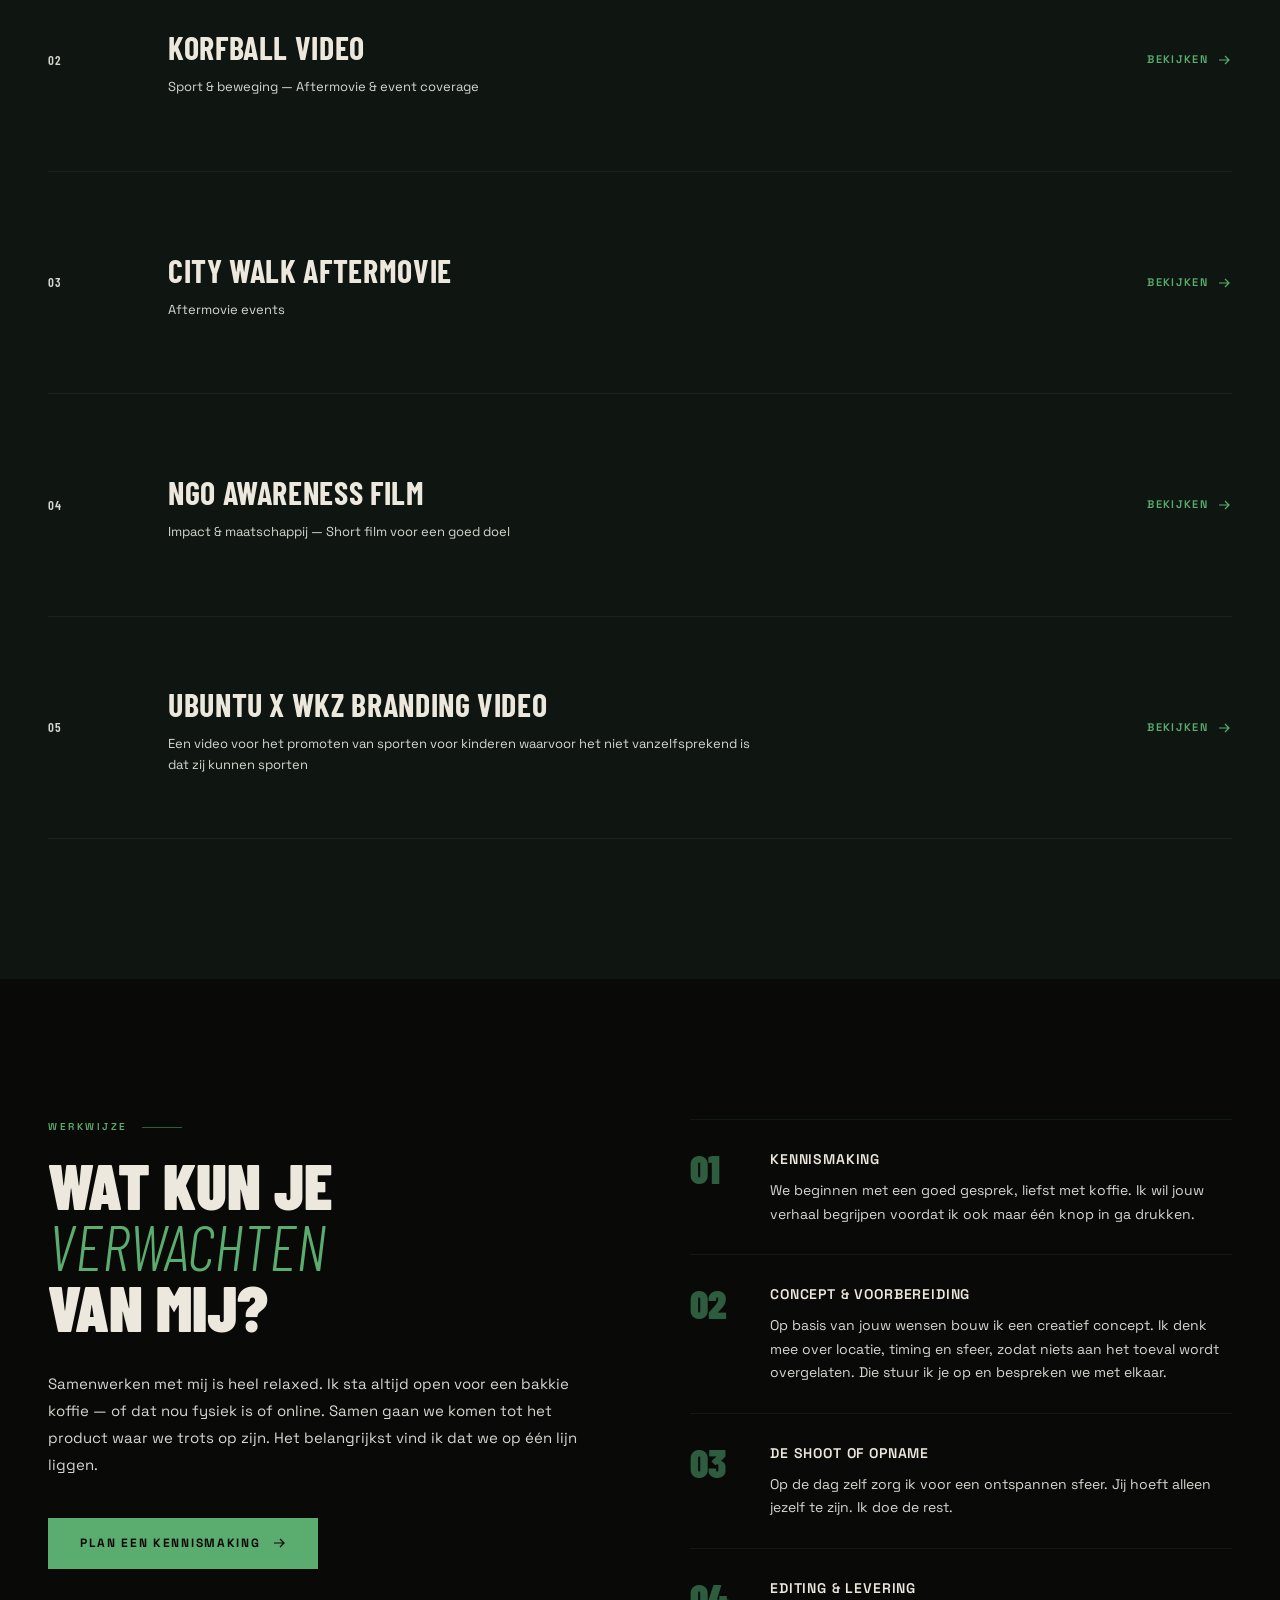
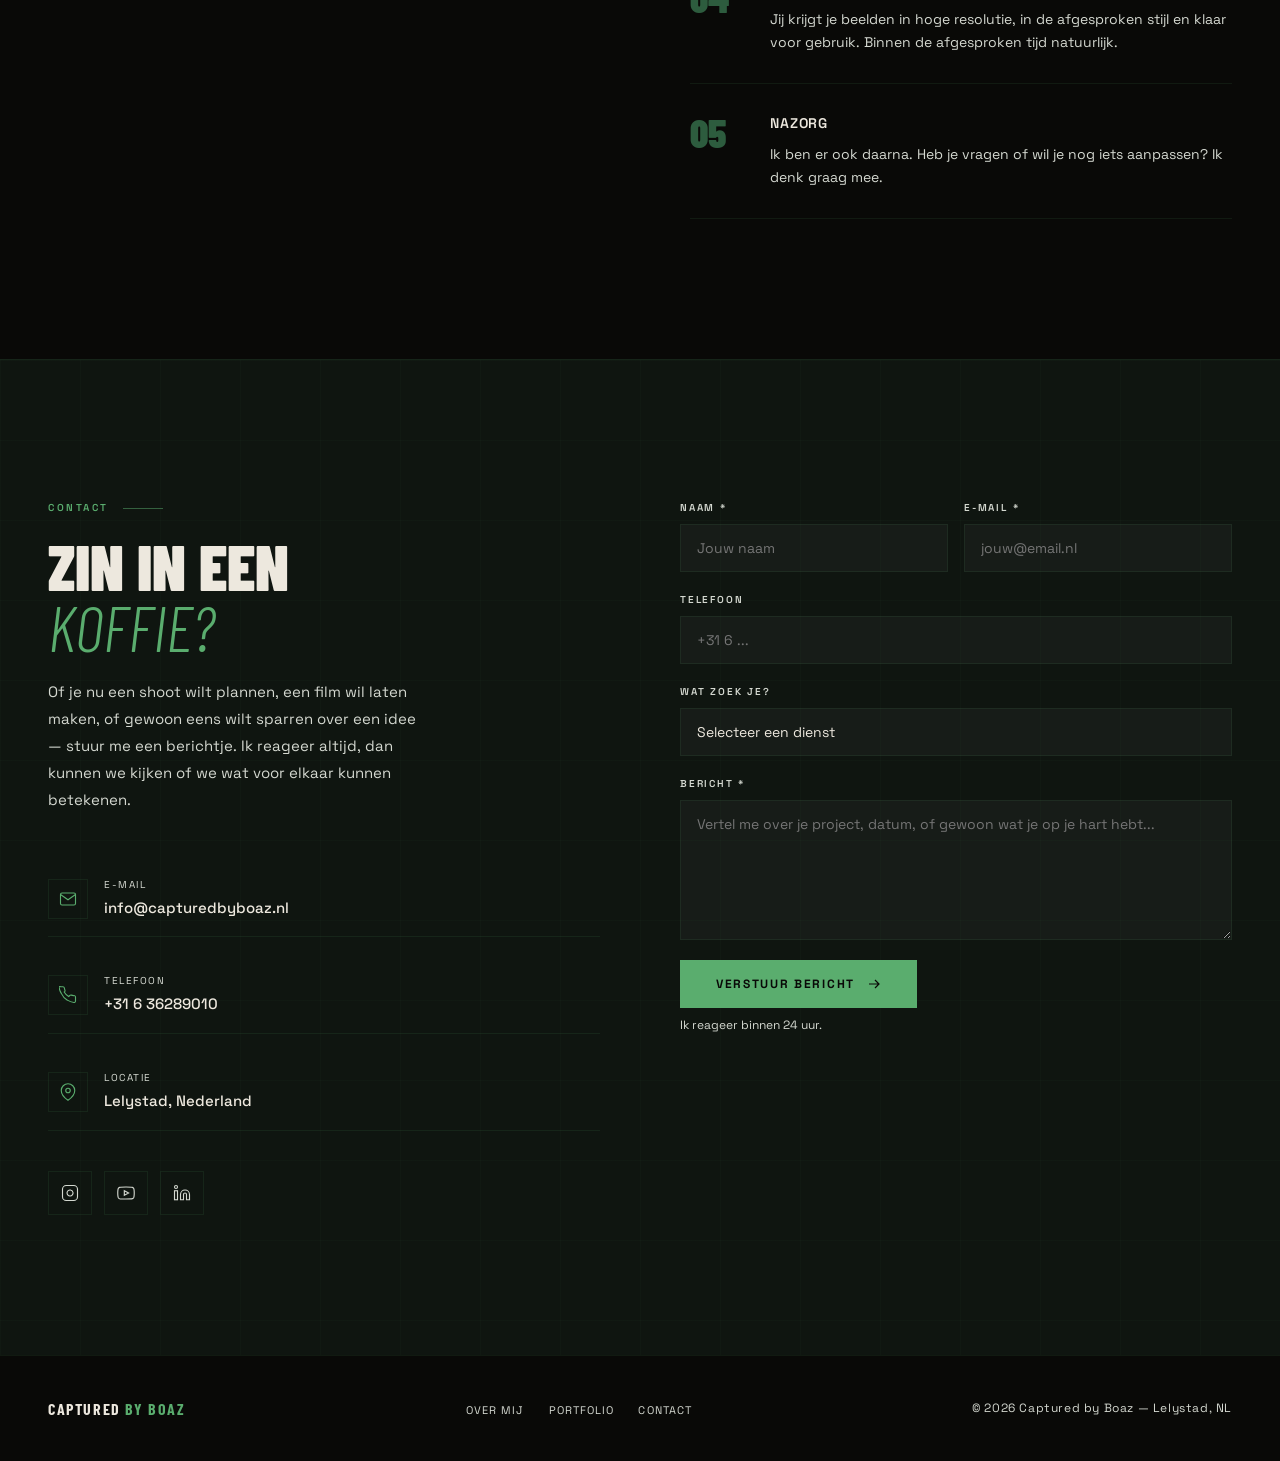
==== commit e9b76e1d: "aanpassingen" ====
--- a/index.html
+++ b/index.html
@@ -463,12 +463,12 @@
       font-weight: 300;
     }
     .meet-content p {
-      color: var(--c-muted);
+      color: var(--c-cream);
       font-size: 15px;
       line-height: 1.8;
       margin-bottom: 20px;
     }
-    .meet-content p strong { color: var(--c-cream); font-weight: 500; }
+    .meet-content p strong { color: var(--c-cream); font-weight: 600; }
     .meet-tags {
       display: flex;
       flex-wrap: wrap;
@@ -996,8 +996,15 @@
       .portfolio-item:nth-child(6),
       .portfolio-item:nth-child(7) { grid-column: span 12; }
       .portfolio-item:nth-child(n+8) { grid-column: span 12; aspect-ratio: 4/3; }
-      .project-row { grid-template-columns: 40px 1fr; gap: 16px; }
-      .project-cta { display: none; }
+      .project-row { grid-template-columns: 40px 1fr; gap: 12px; }
+      .project-cta {
+        grid-column: 2;
+        font-size: 12px;
+        padding: 6px 0 2px;
+        justify-content: flex-start;
+        color: var(--c-accent);
+        text-decoration: none;
+      }
       .form-row { grid-template-columns: 1fr; }
       .footer-inner { flex-direction: column; text-align: center; }
       .stats-inner { justify-content: center; gap: 40px; }
@@ -1104,13 +1111,12 @@
         <strong>Boaz Zuman</strong> — Wat tof dat je kijkt op mijn website. Wil je dat jouw missie naar buiten wordt gebracht op een inspirerende, creatieve maar vooral impactvolle manier? Kijk dan vooral verder en misschien kunnen we wat voor elkaar betekenen.
       </p>
       <div class="hero-actions">
-        <button class="btn-primary" id="showreelBtn">
+        <a href="#portfolio" class="btn-primary" style="display:inline-flex;align-items:center;gap:10px;text-decoration:none;">
           <svg width="16" height="16" viewBox="0 0 16 16" fill="none">
-            <circle cx="8" cy="8" r="7" stroke="currentColor" stroke-width="1.2"/>
-            <path d="M6.5 5.5L11 8L6.5 10.5V5.5Z" fill="currentColor"/>
+            <path d="M2 7H12M8 3L12 7L8 11" stroke="currentColor" stroke-width="1.2"/>
           </svg>
           Bekijk vorige projecten
-        </button>
+        </a>
         <a href="#portfolio" class="btn-ghost">
           Mijn werk
           <svg width="14" height="14" viewBox="0 0 14 14" fill="none">
@@ -1135,7 +1141,7 @@
           <div class="stat-label">Projecten afgerond</div>
         </div>
         <div class="stat-item reveal reveal-delay-1">
-          <div class="stat-num">Genoeg</div>
+          <div class="stat-num" style="font-size:clamp(28px,3vw,42px);letter-spacing:0.02em;">Genoeg<em style="font-size:0.5em;display:block;font-family:var(--f-body);font-weight:300;font-style:italic;color:var(--c-muted);margin-top:-4px;">(vraag maar niet hoeveel)</em></div>
           <div class="stat-label">Landen gefotografeerd</div>
         </div>
         <div class="stat-item reveal reveal-delay-2">
@@ -1737,7 +1743,7 @@
         </div>
 
         <div class="reveal reveal-delay-2">
-          <form class="contact-form" id="contactForm" novalidate>
+          <form class="contact-form" id="contactForm" action="https://formspree.io/f/xdarkywj" method="POST" novalidate>
             <div class="form-row">
               <div class="form-field">
                 <label for="name">Naam *</label>
@@ -1792,7 +1798,7 @@
           <li><a href="#portfolio">Portfolio</a></li>
           <li><a href="#contact">Contact</a></li>
         </ul>
-        <p class="footer-copy">© 2025 Captured by Boaz — Lelystad, NL</p>
+        <p class="footer-copy">© 2026 Captured by Boaz — Lelystad, NL</p>
       </div>
     </div>
   </footer>
@@ -1972,13 +1978,30 @@
     }, { passive: true });
 
     /* ── CONTACT FORM ── */
-    document.getElementById('contactForm').addEventListener('submit', e => {
+    document.getElementById('contactForm').addEventListener('submit', async e => {
       e.preventDefault();
-      const btn = e.target.querySelector('.form-submit');
-      btn.textContent = 'Verstuurd! ✓';
-      btn.style.background = '#2d5c3e';
+      const form = e.target;
+      const btn = form.querySelector('.form-submit');
+      btn.textContent = 'Versturen...';
       btn.disabled = true;
-      // Wire up to your backend / Formspree / Netlify Forms here
+      try {
+        const res = await fetch(form.action, {
+          method: 'POST',
+          body: new FormData(form),
+          headers: { 'Accept': 'application/json' }
+        });
+        if (res.ok) {
+          btn.textContent = 'Verstuurd! ✓';
+          btn.style.background = '#2d5c3e';
+          form.reset();
+        } else {
+          btn.textContent = 'Probeer opnieuw';
+          btn.disabled = false;
+        }
+      } catch {
+        btn.textContent = 'Probeer opnieuw';
+        btn.disabled = false;
+      }
     });
 
     /* ── SMOOTH SECTION LINKS ── */
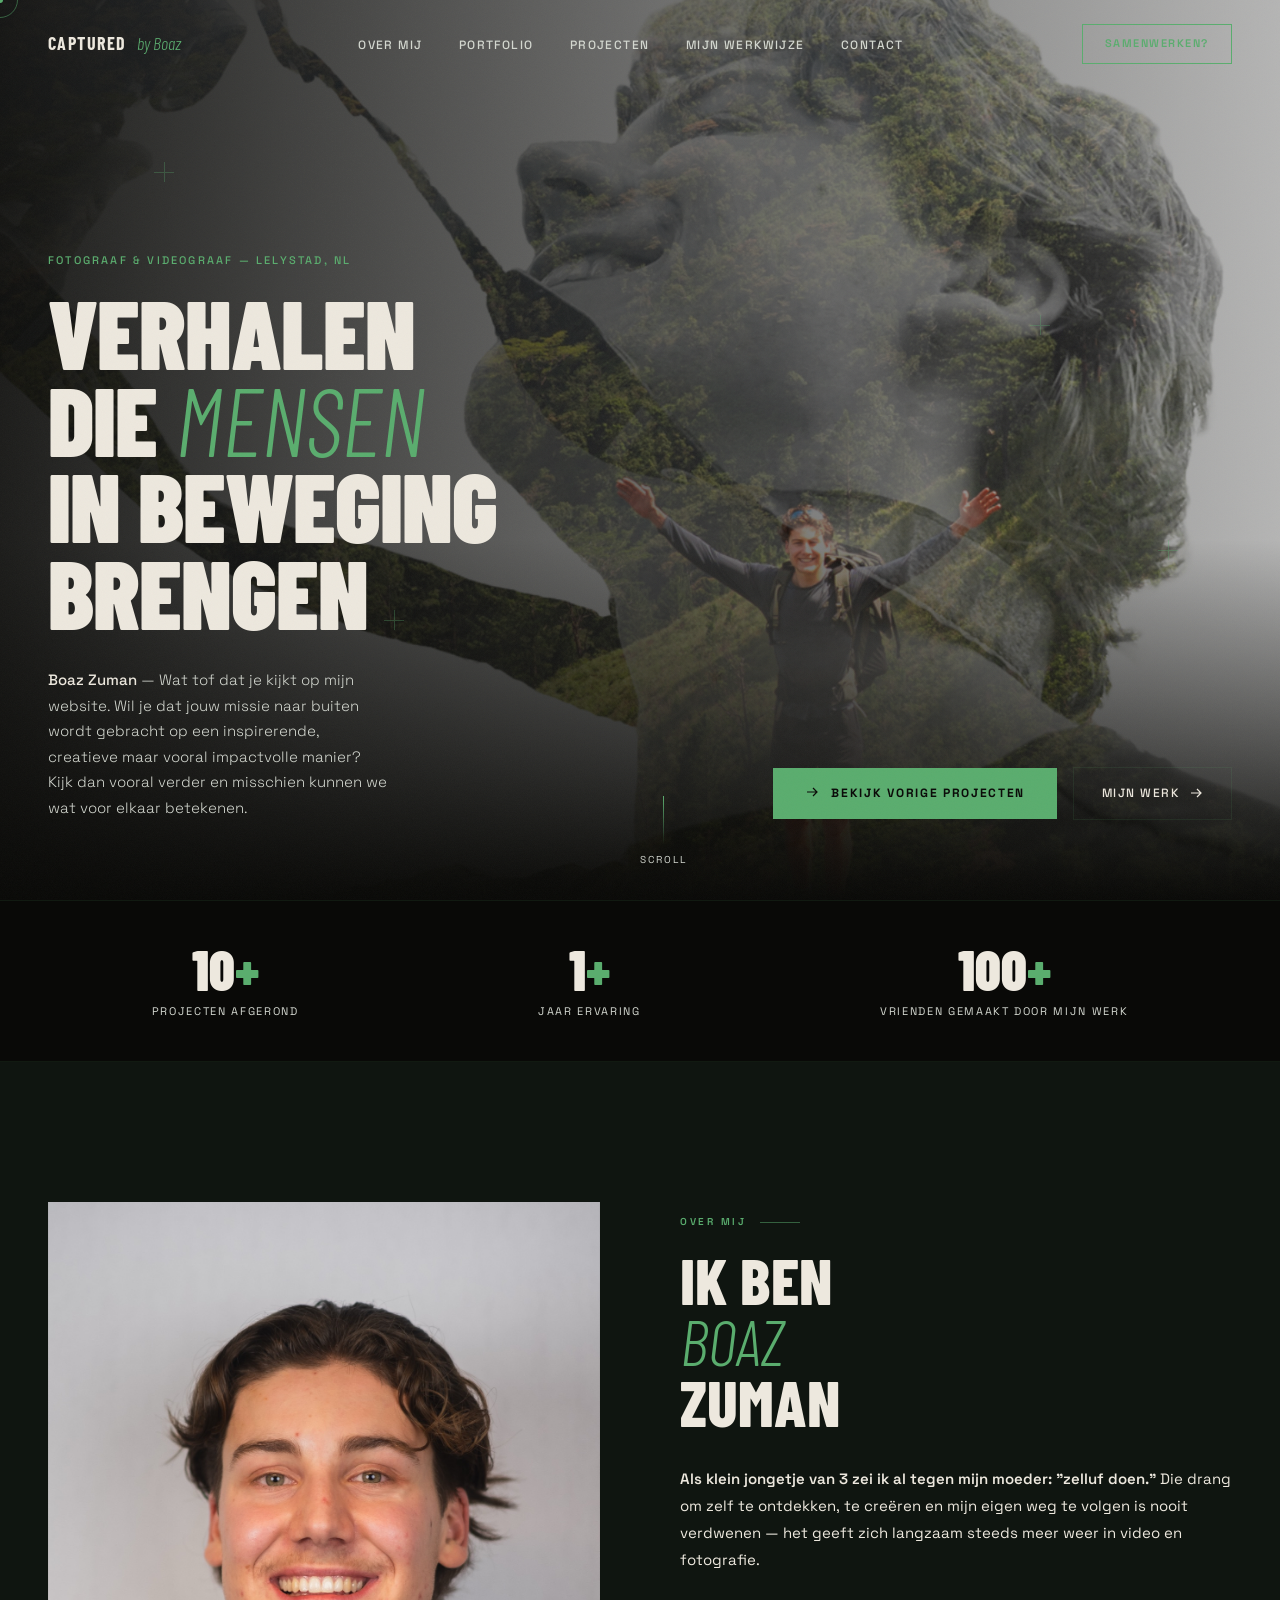
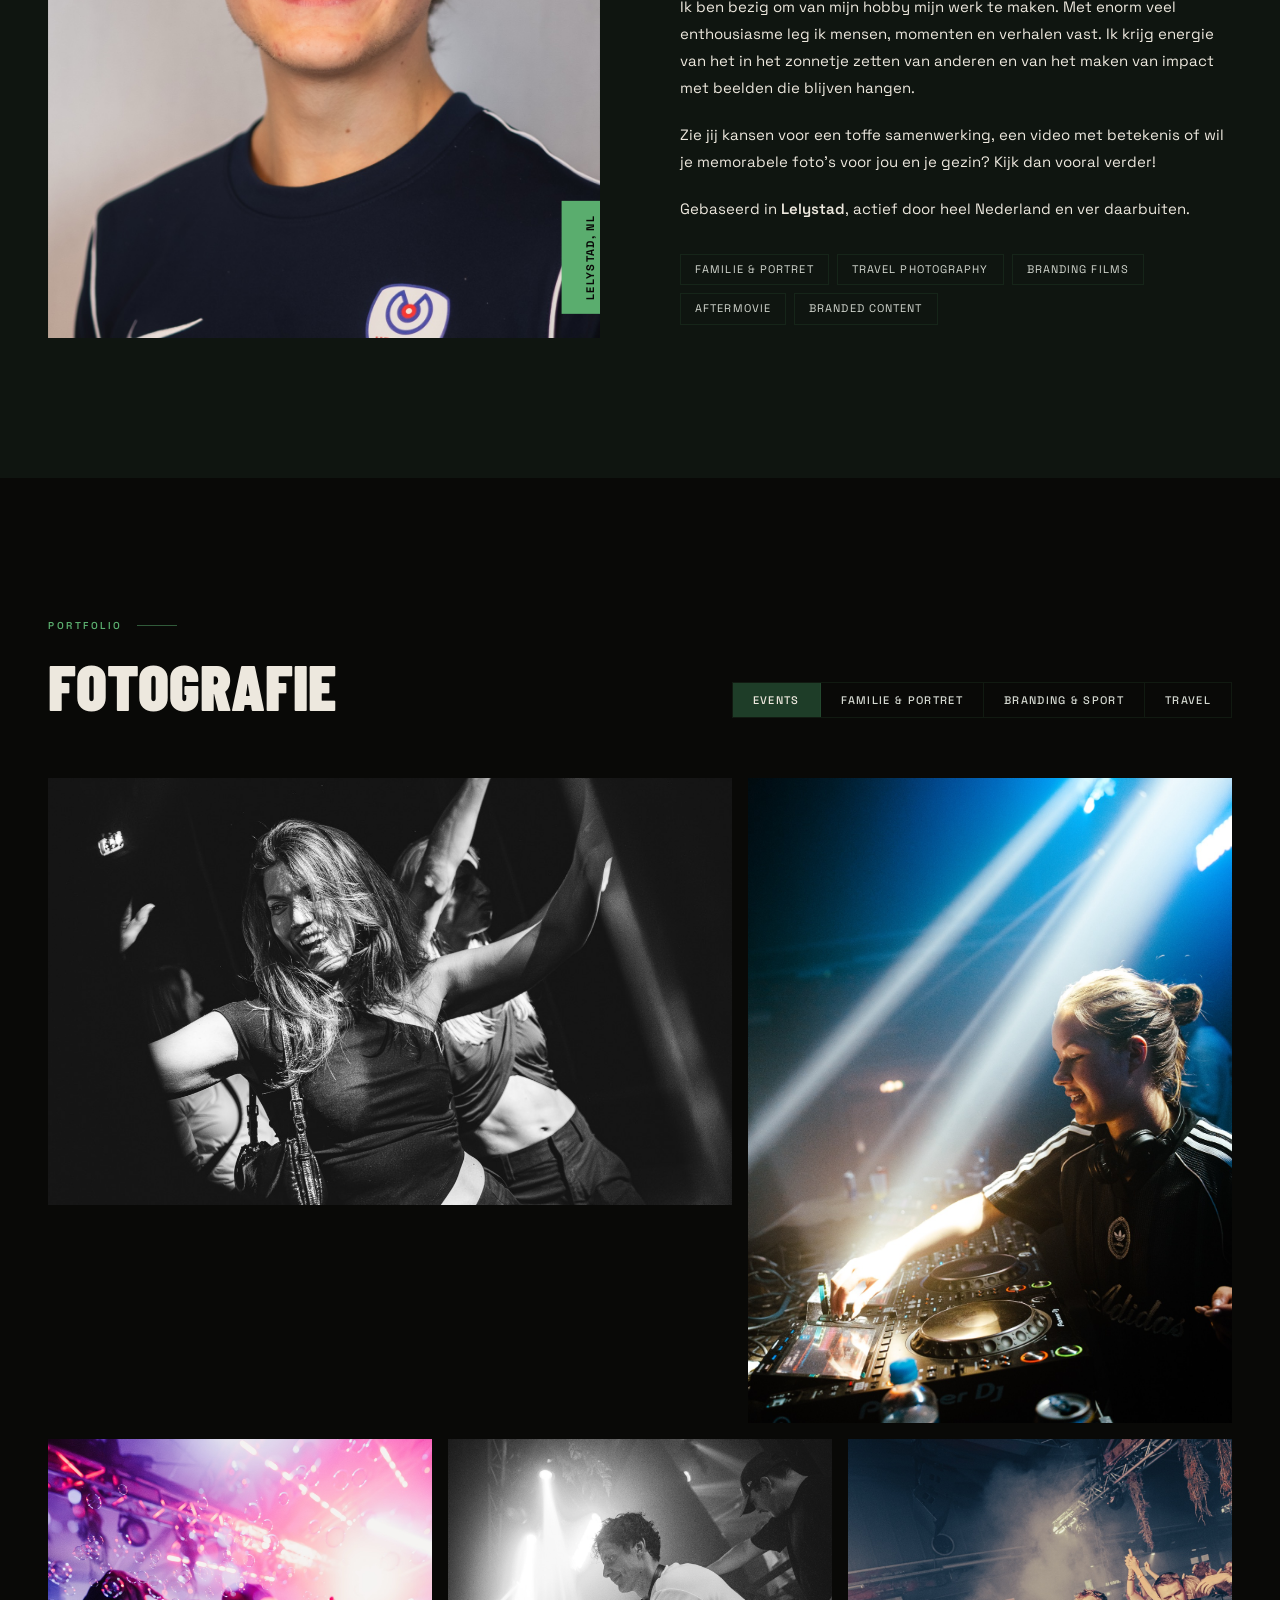
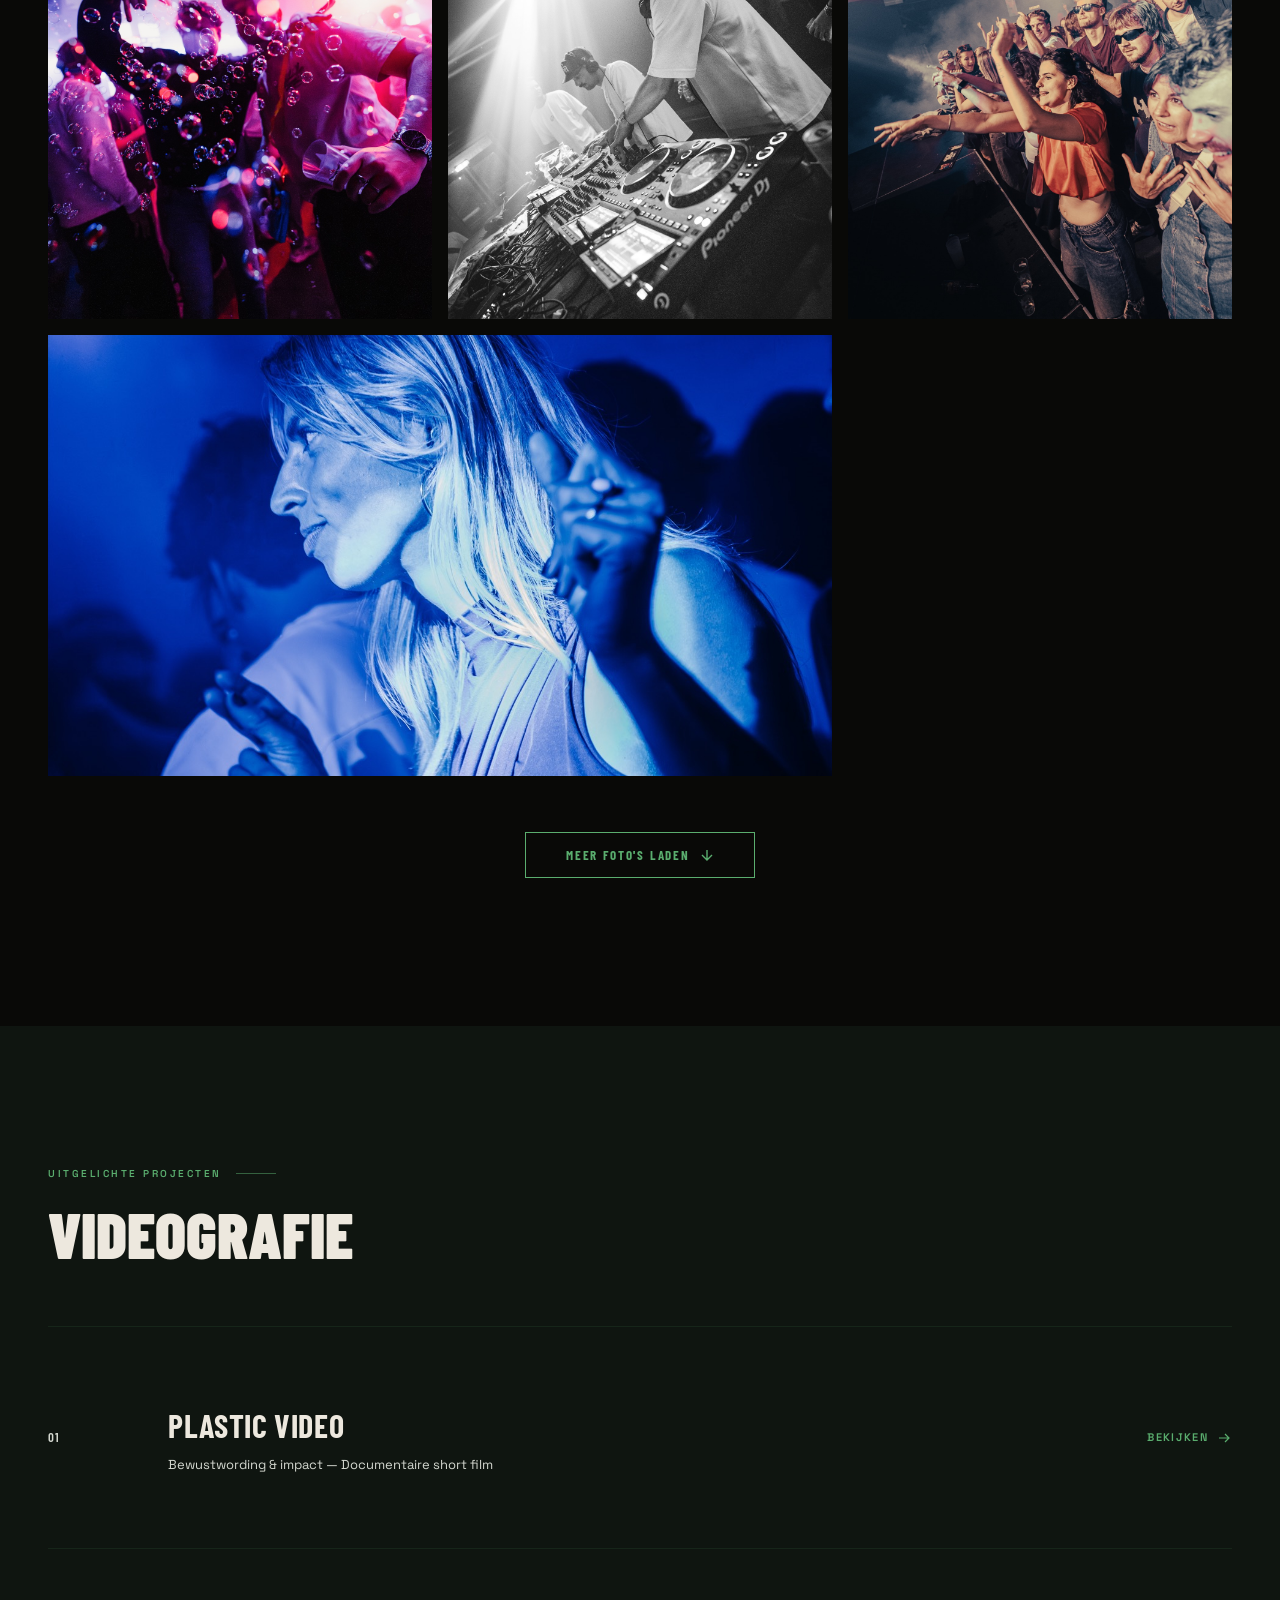
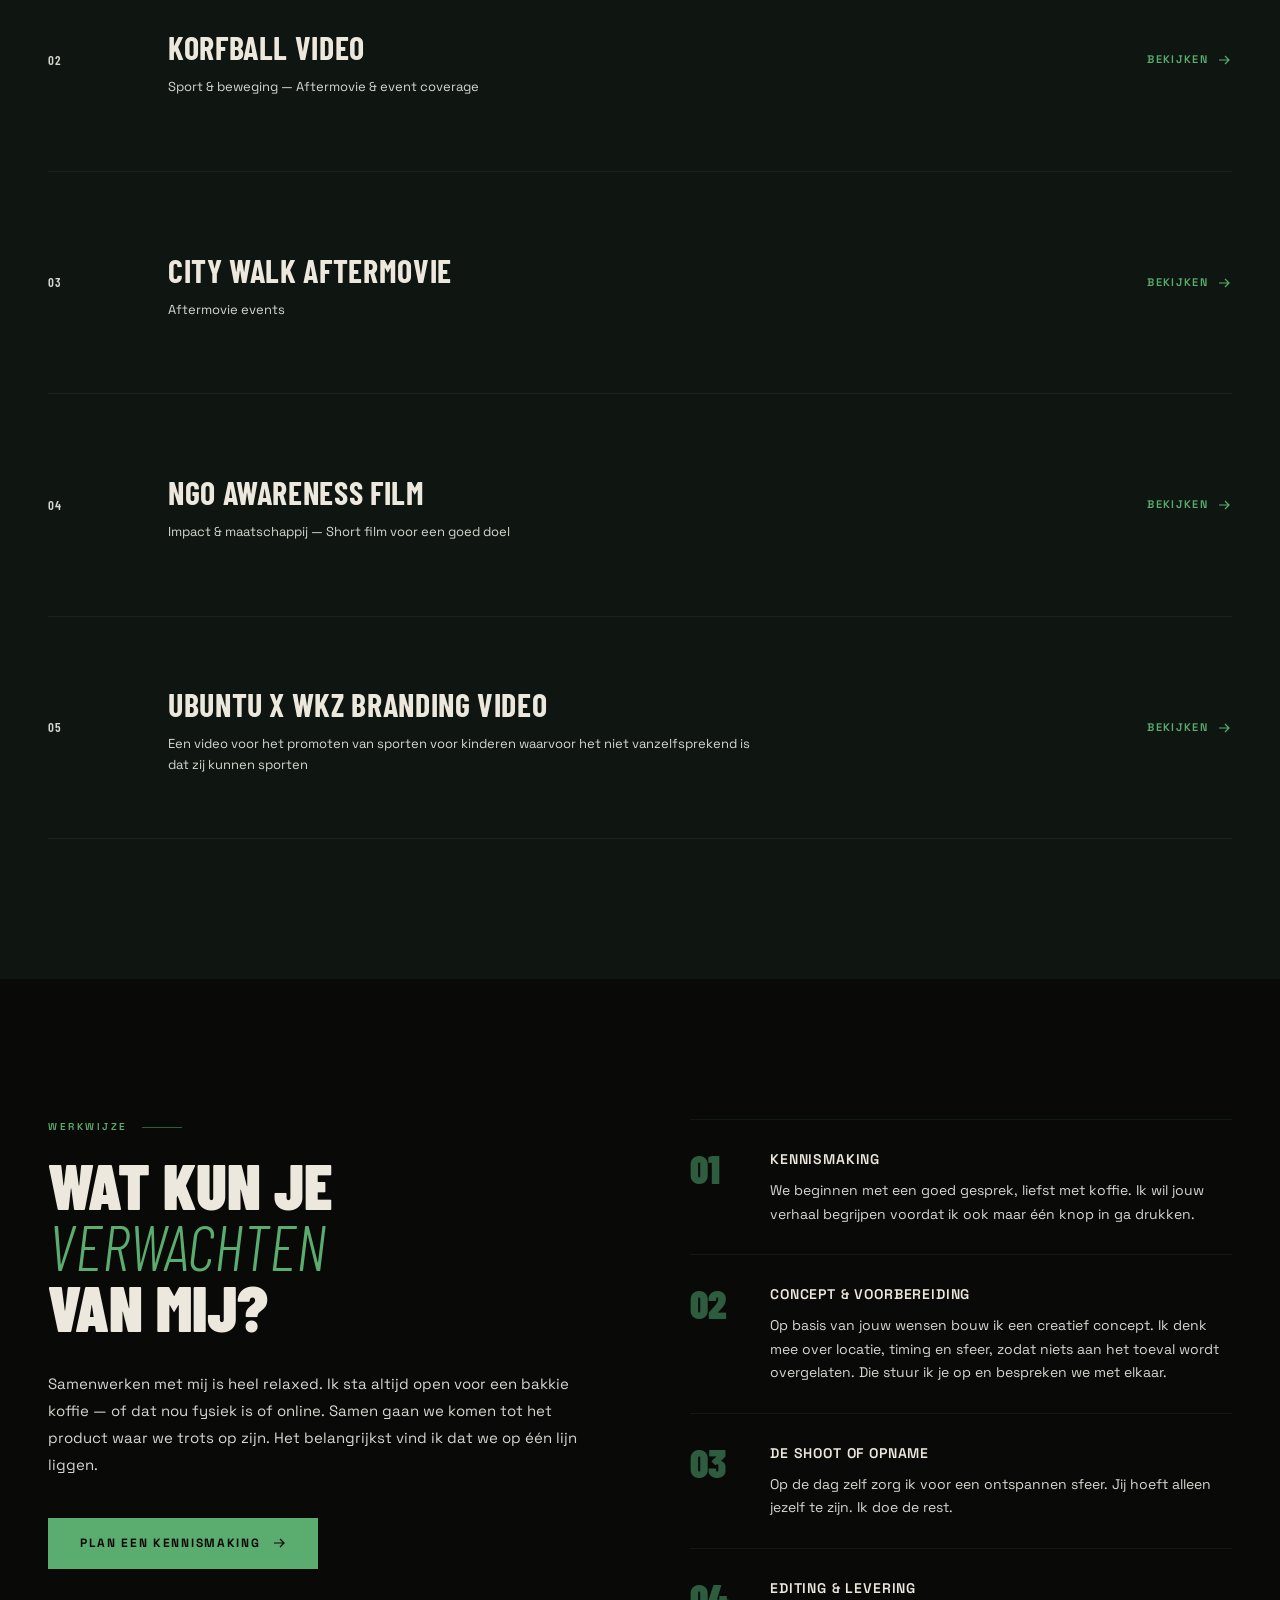
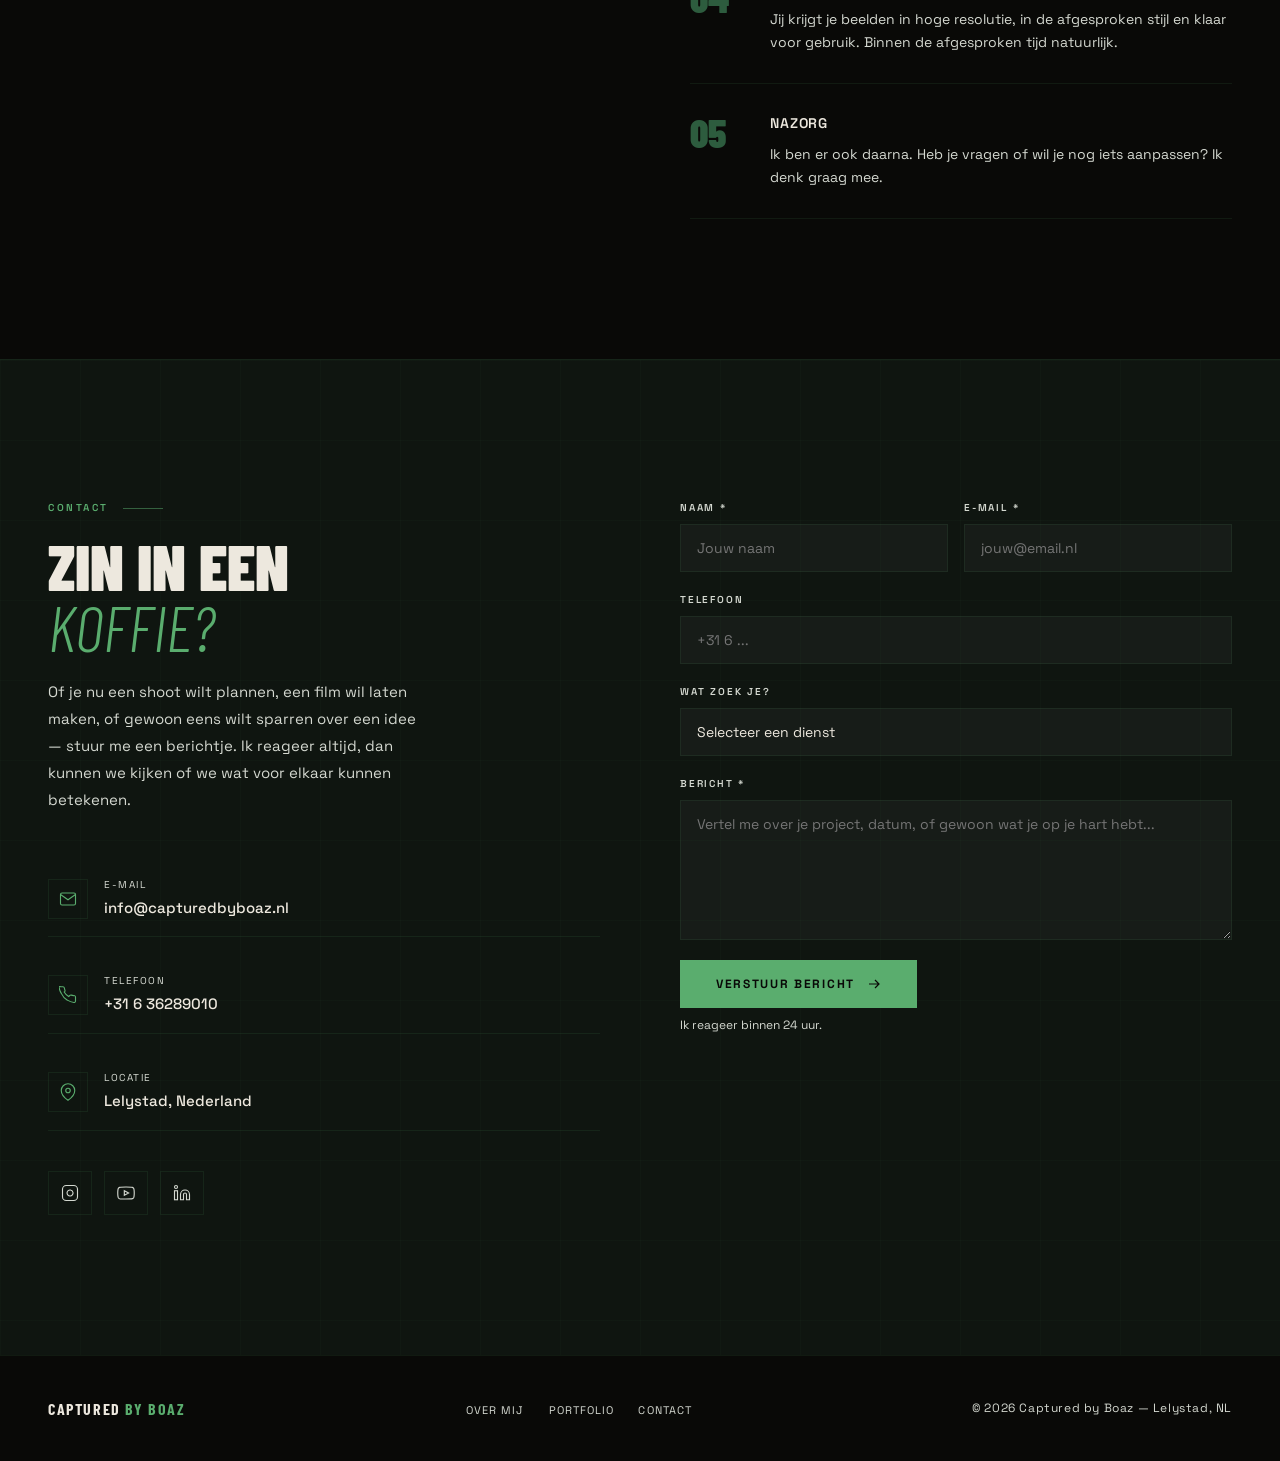
==== commit 9f2c12ba: "fixing" ====
--- a/index.html
+++ b/index.html
@@ -996,14 +996,30 @@
       .portfolio-item:nth-child(6),
       .portfolio-item:nth-child(7) { grid-column: span 12; }
       .portfolio-item:nth-child(n+8) { grid-column: span 12; aspect-ratio: 4/3; }
-      .project-row { grid-template-columns: 40px 1fr; gap: 12px; }
+      .project-row {
+        grid-template-columns: 40px 1fr;
+        gap: 12px;
+        cursor: pointer;
+        -webkit-tap-highlight-color: rgba(90,173,110,0.15);
+      }
+      .project-thumb { display: none; }
       .project-cta {
         grid-column: 2;
-        font-size: 12px;
-        padding: 6px 0 2px;
-        justify-content: flex-start;
+        display: inline-flex;
+        align-items: center;
+        gap: 8px;
+        margin-top: 8px;
+        padding: 10px 18px;
+        background: var(--c-green);
+        border: 1px solid var(--c-accent);
         color: var(--c-accent);
+        font-size: 11px;
+        font-weight: 700;
+        letter-spacing: 0.12em;
+        text-transform: uppercase;
         text-decoration: none;
+        min-height: 44px;
+        box-sizing: border-box;
       }
       .form-row { grid-template-columns: 1fr; }
       .footer-inner { flex-direction: column; text-align: center; }
@@ -1139,10 +1155,6 @@
         <div class="stat-item reveal">
           <div class="stat-num"><span class="count-up" data-target="10">0</span><em>+</em></div>
           <div class="stat-label">Projecten afgerond</div>
-        </div>
-        <div class="stat-item reveal reveal-delay-1">
-          <div class="stat-num" style="font-size:clamp(28px,3vw,42px);letter-spacing:0.02em;">Genoeg<em style="font-size:0.5em;display:block;font-family:var(--f-body);font-weight:300;font-style:italic;color:var(--c-muted);margin-top:-4px;">(vraag maar niet hoeveel)</em></div>
-          <div class="stat-label">Landen gefotografeerd</div>
         </div>
         <div class="stat-item reveal reveal-delay-2">
           <div class="stat-num"><span class="count-up" data-target="1">0</span><em>+</em></div>
@@ -1977,6 +1989,16 @@
       heroBg.style.transform = `translateY(${y * 0.3}px)`;
     }, { passive: true });
 
+    /* ── PROJECT ROWS MOBIEL KLIKBAAR ── */
+    document.querySelectorAll('.project-row').forEach(row => {
+      const link = row.querySelector('.project-cta');
+      if (!link) return;
+      row.addEventListener('click', e => {
+        if (e.target.closest('.project-cta')) return; // laat de link zelf werken
+        window.open(link.href, '_blank', 'noopener,noreferrer');
+      });
+    });
+
     /* ── CONTACT FORM ── */
     document.getElementById('contactForm').addEventListener('submit', async e => {
       e.preventDefault();
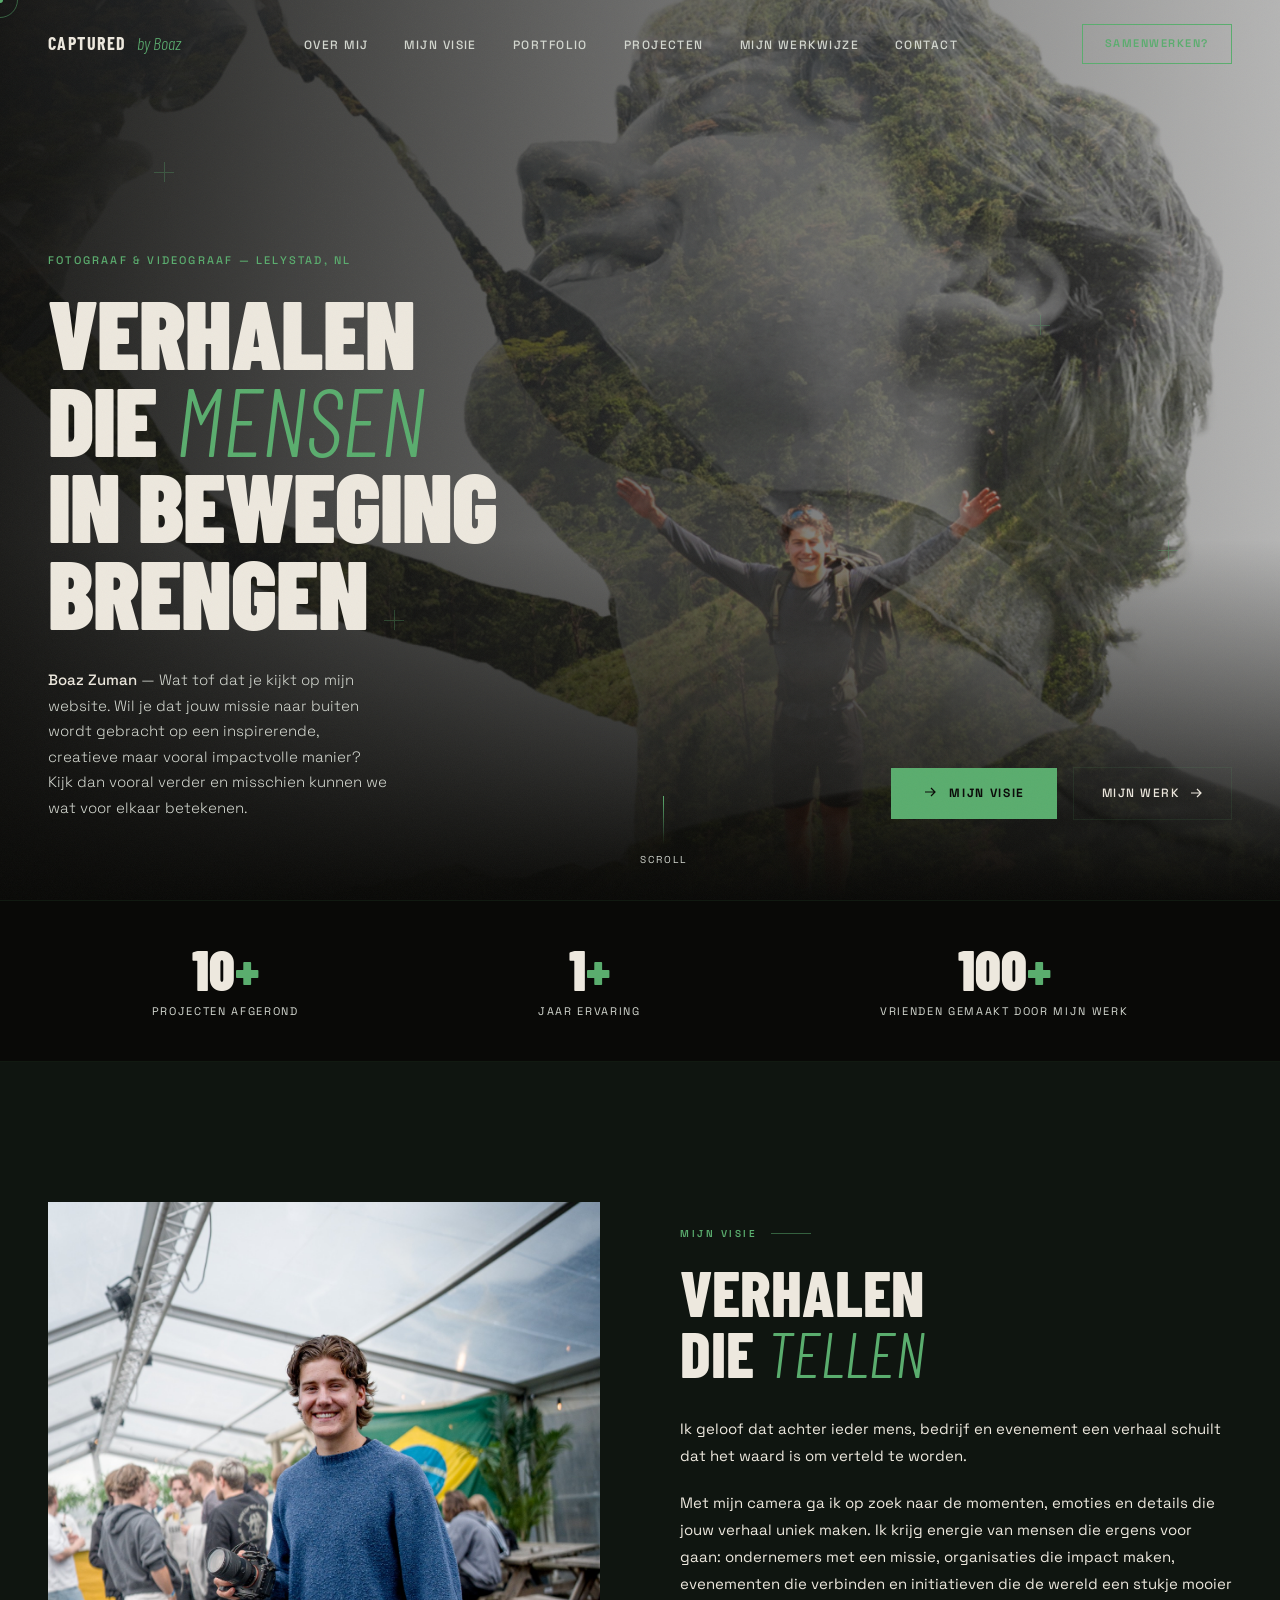
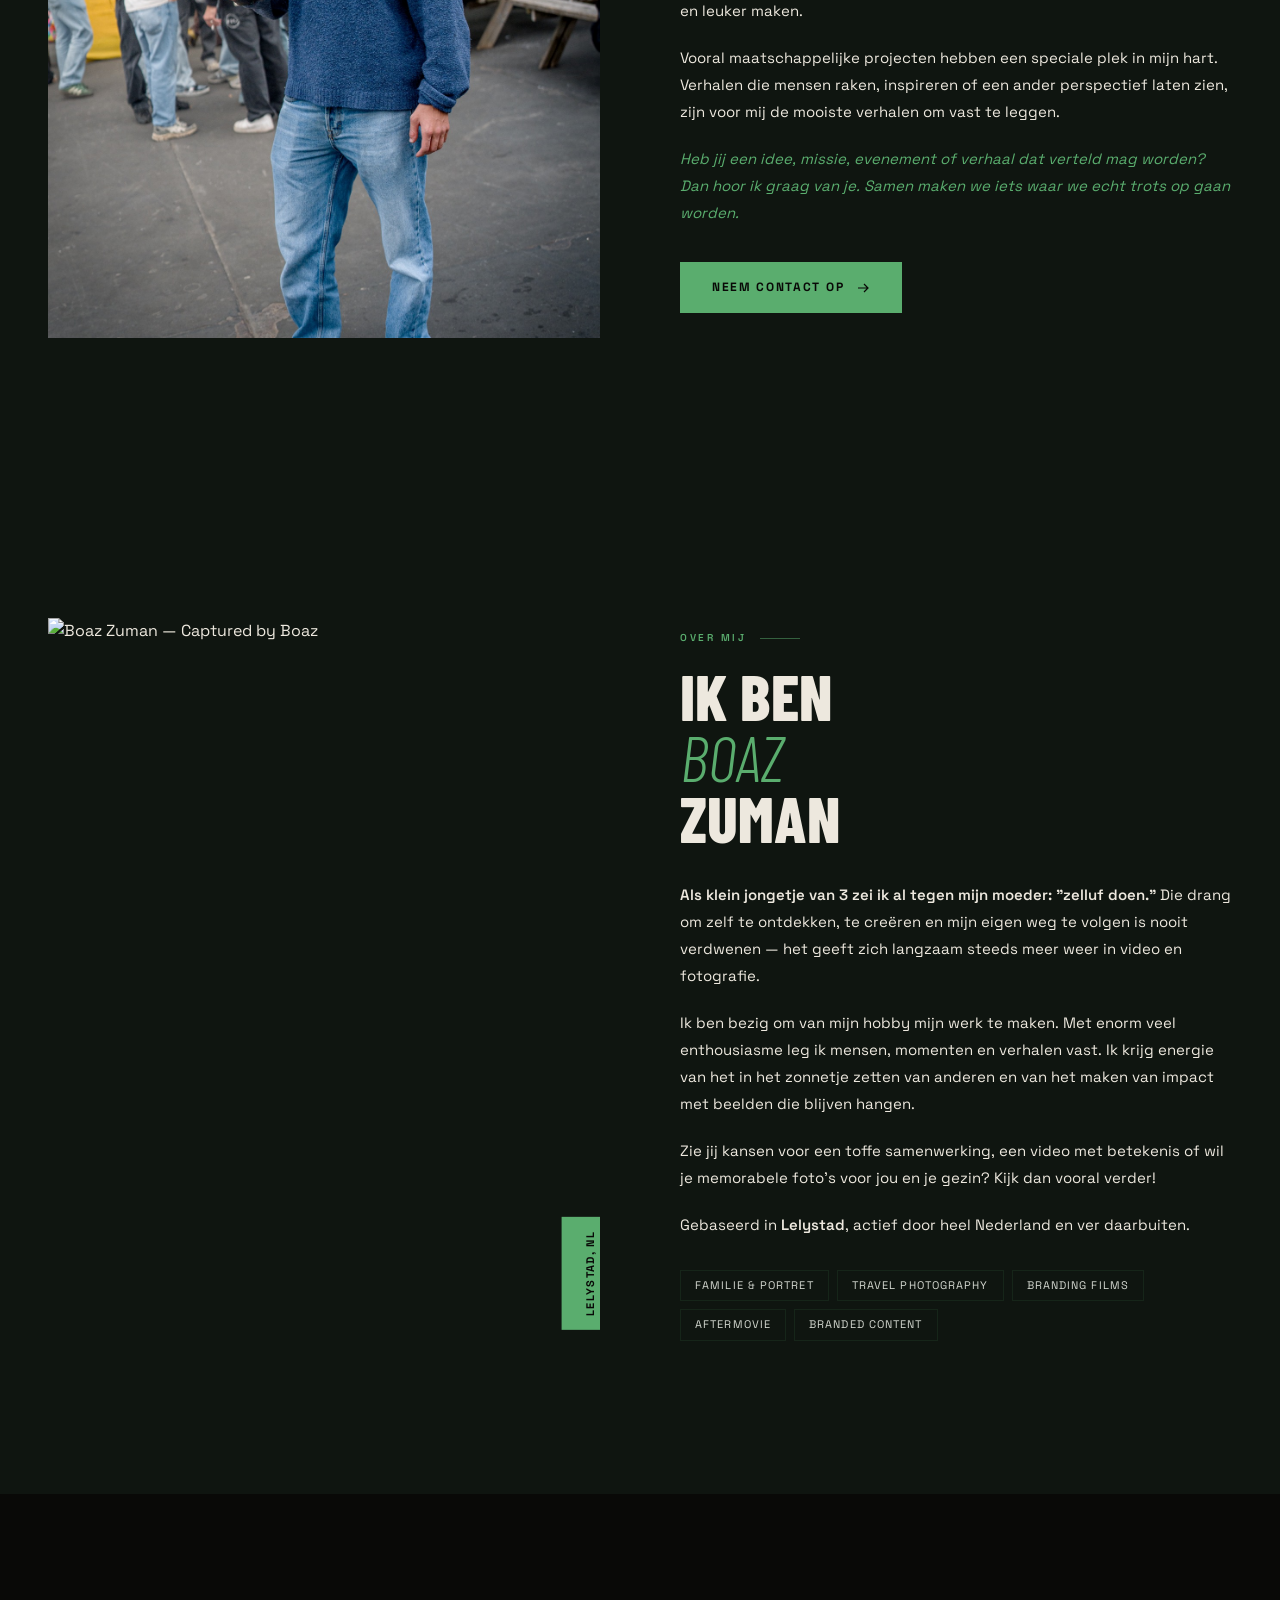
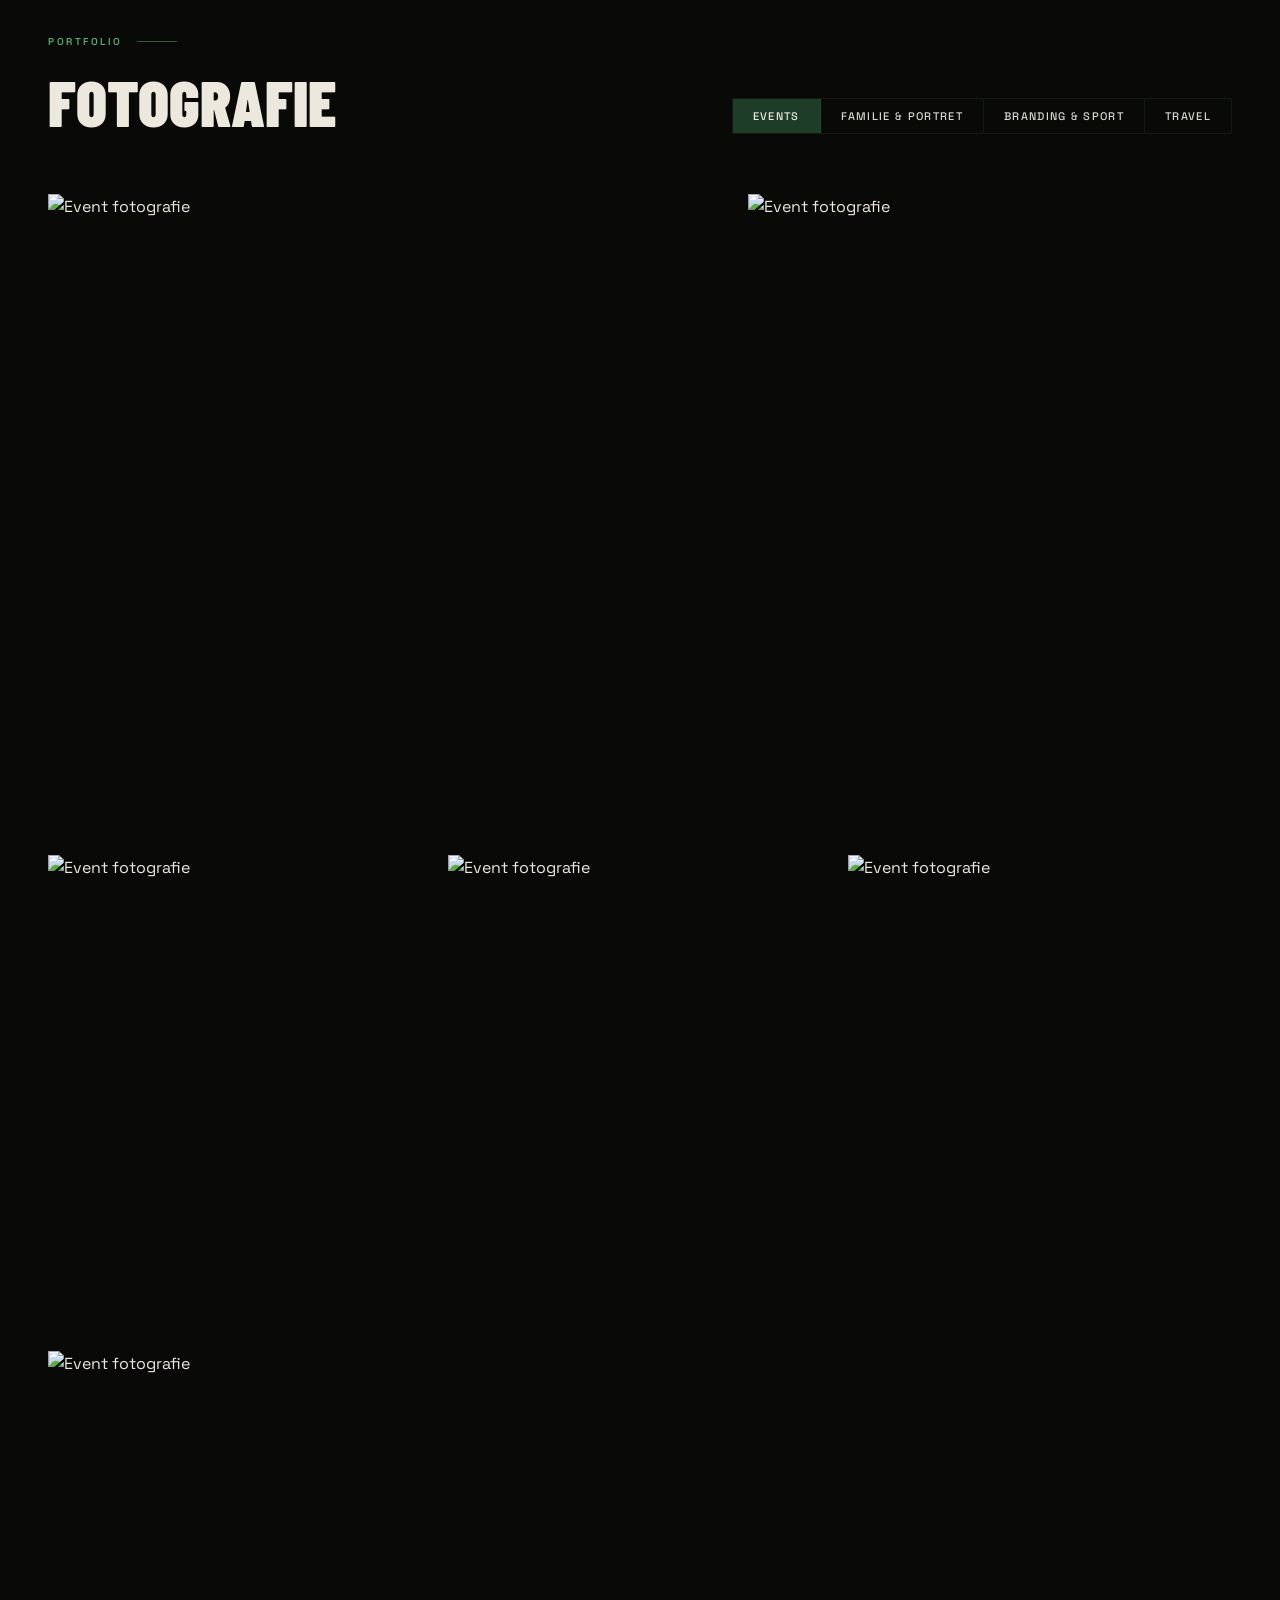
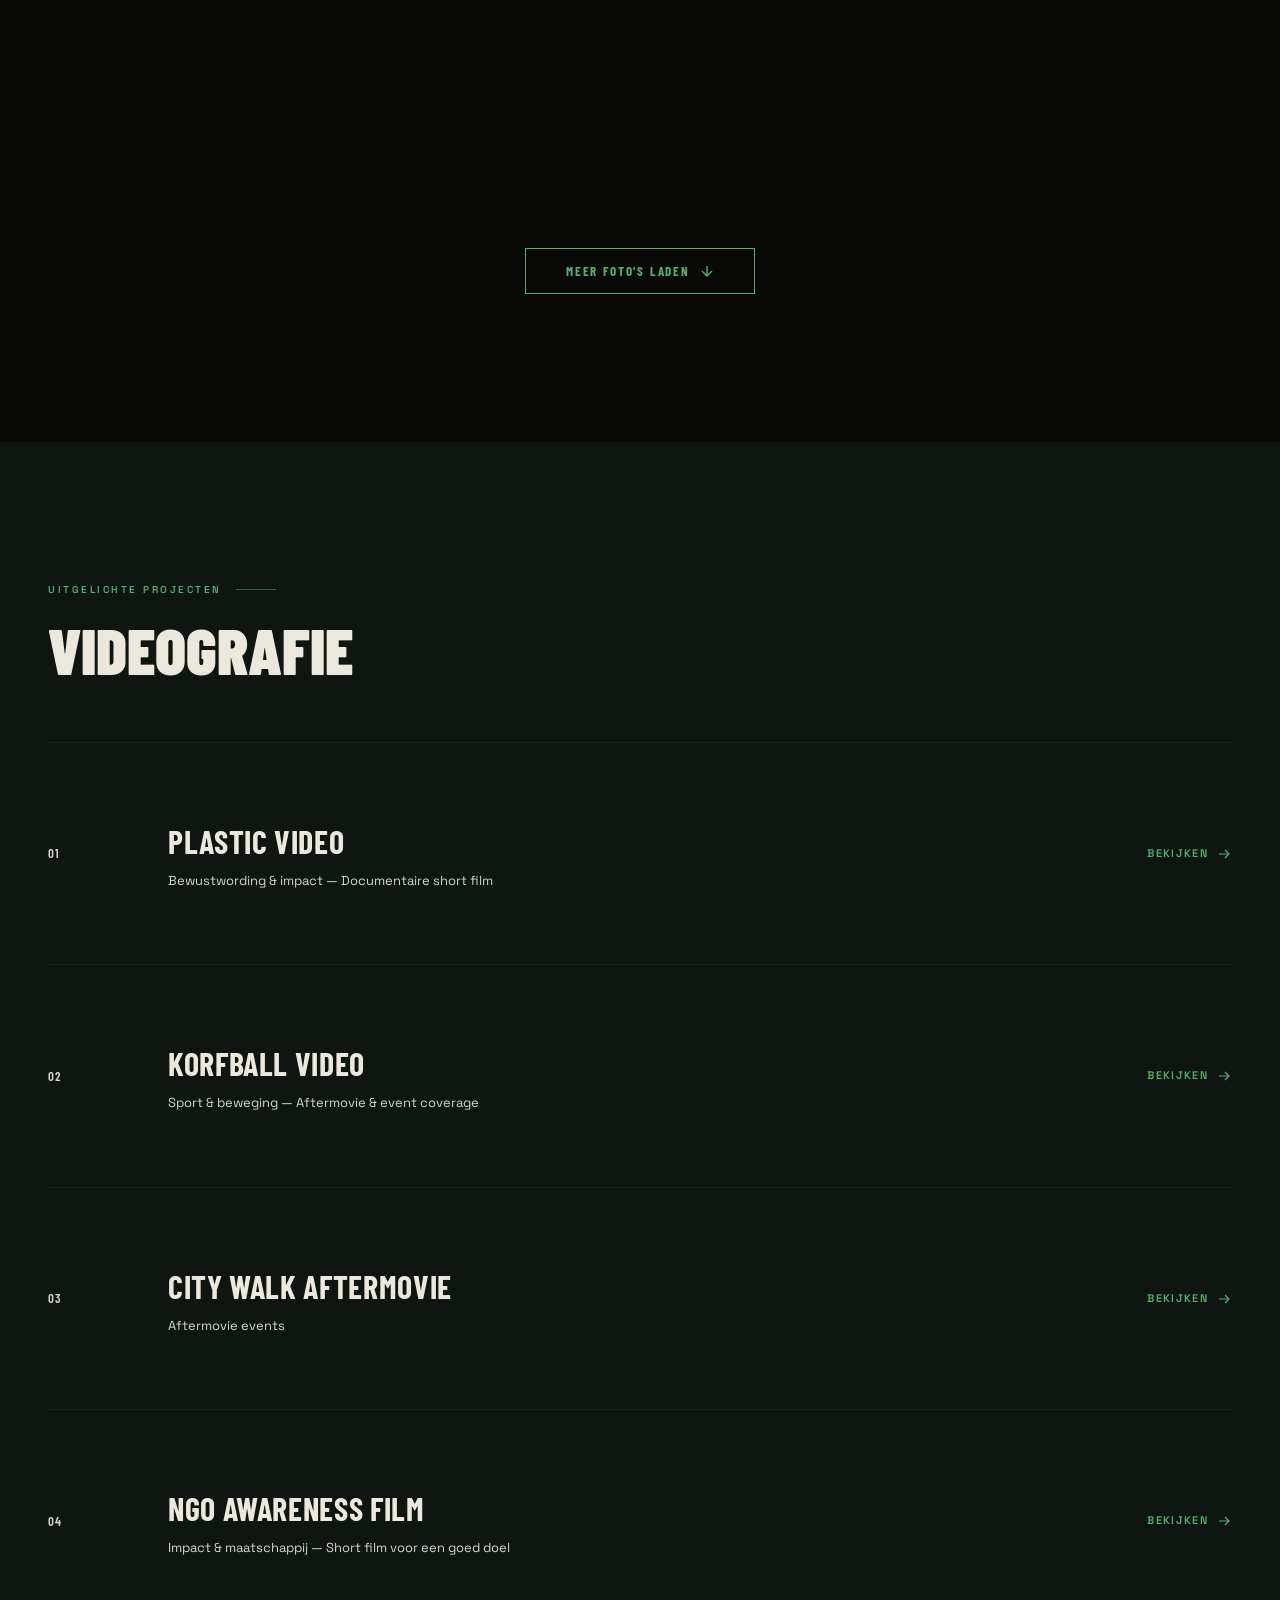
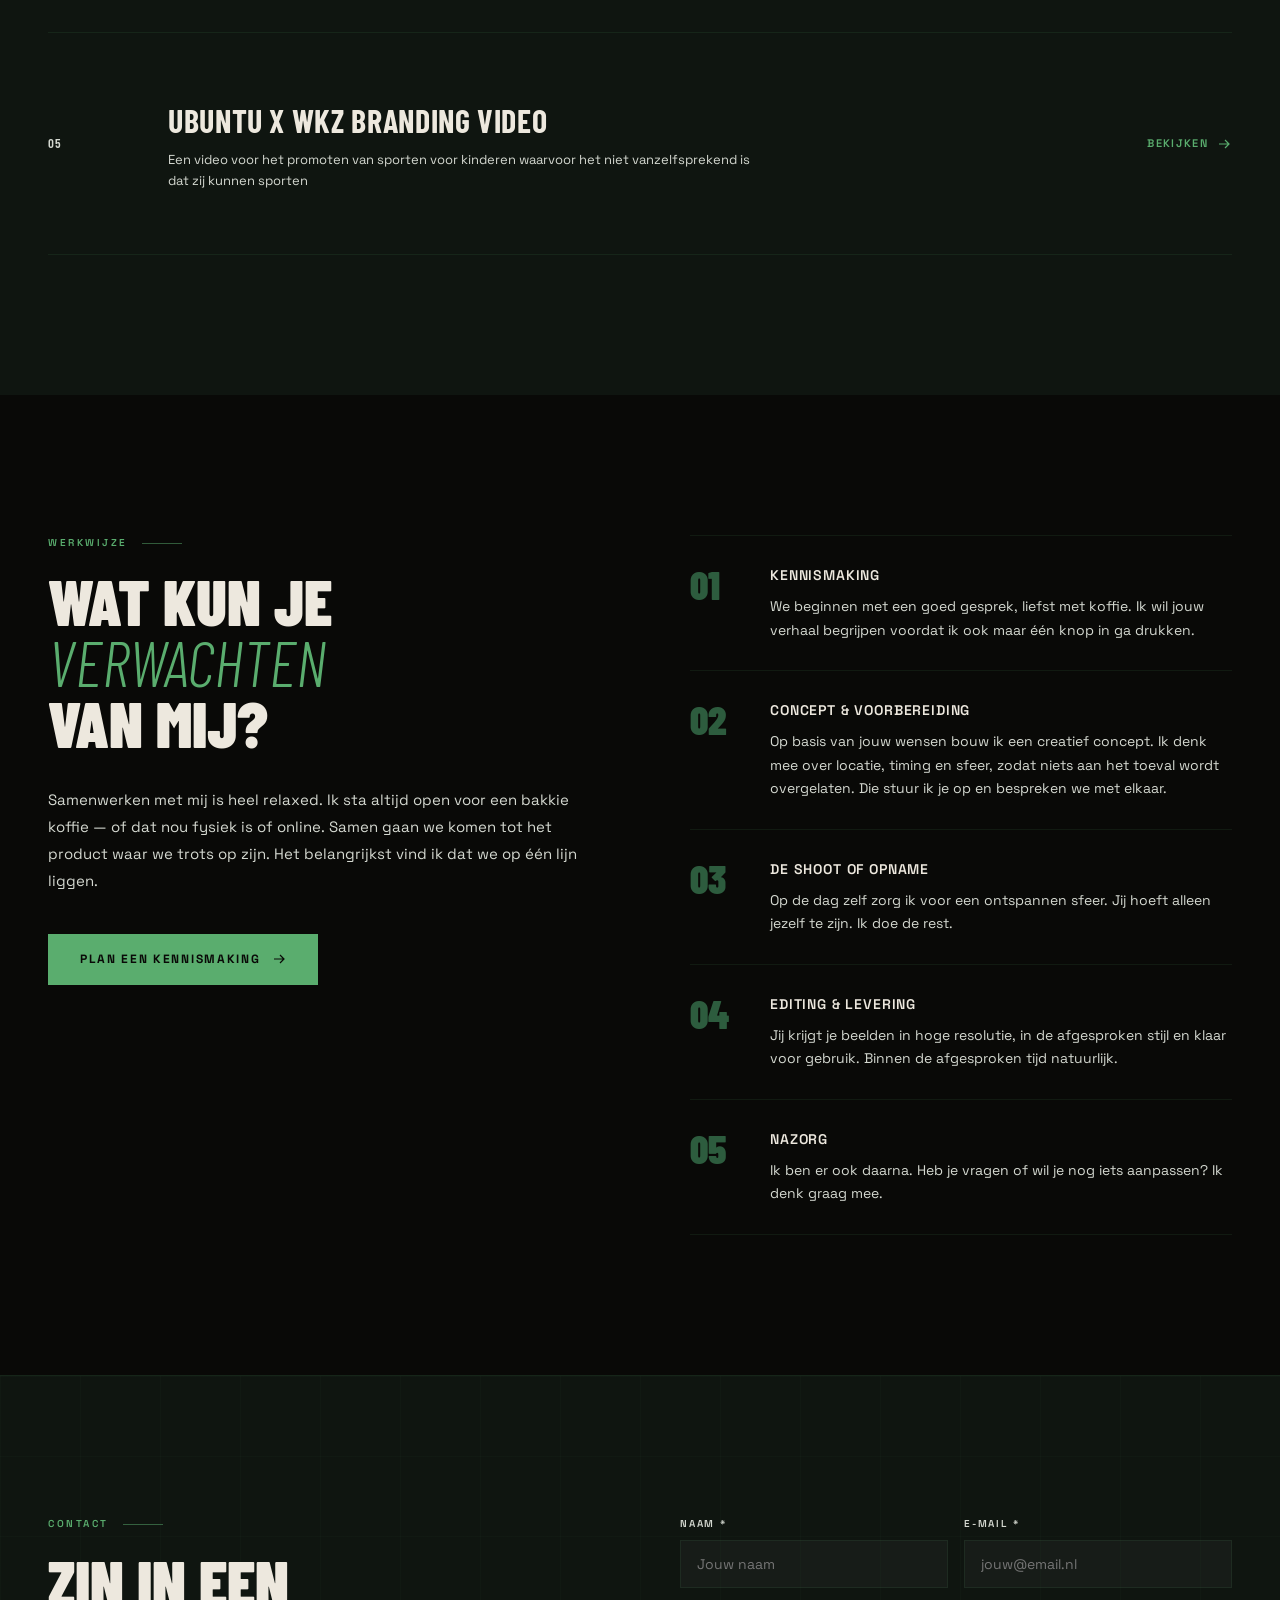
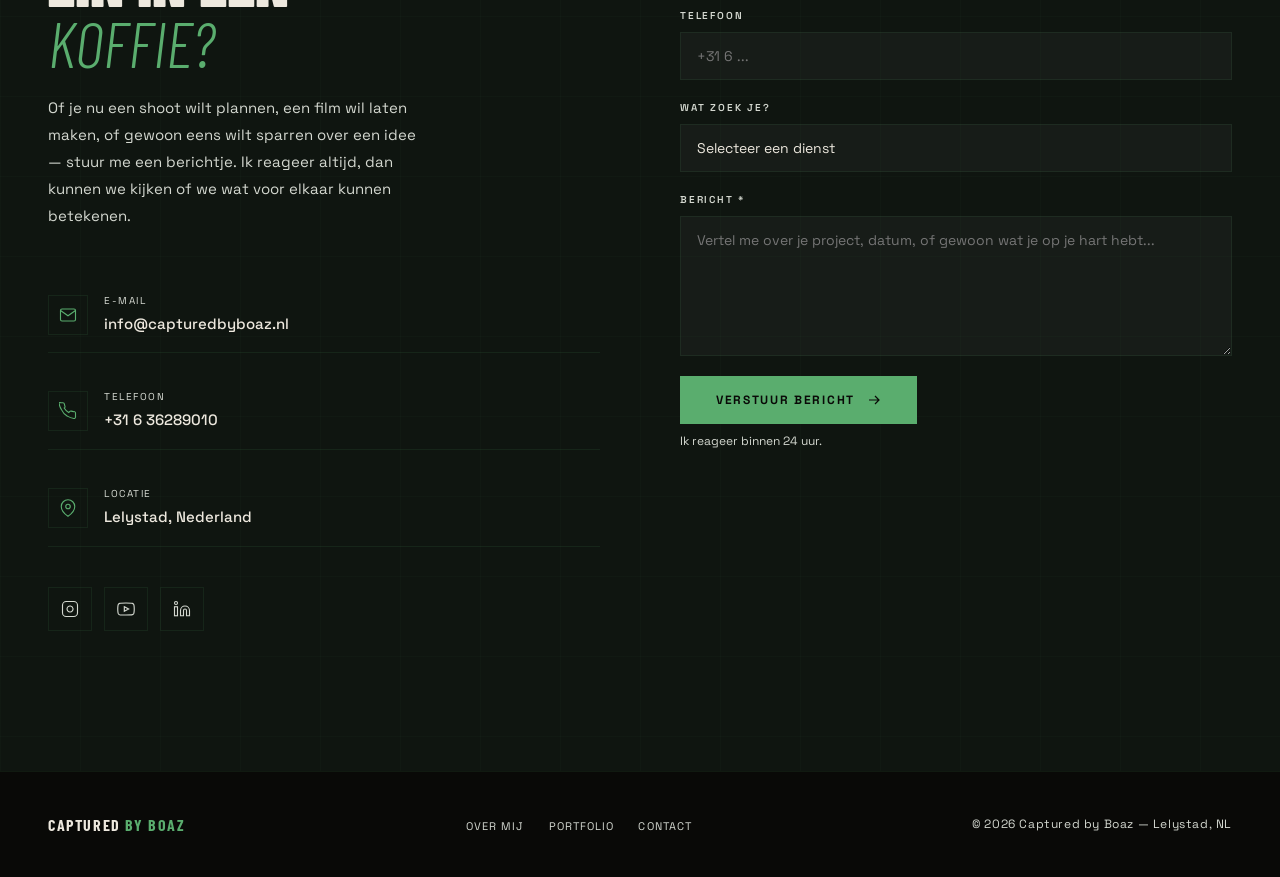
==== commit 34f1f885: "domein" ====
--- a/index.html
+++ b/index.html
@@ -1077,6 +1077,7 @@
     </div>
     <ul class="nav-links" role="list">
       <li><a href="#meet">Over mij</a></li>
+      <li><a href="#visie">Mijn visie</a></li>
       <li><a href="#portfolio">Portfolio</a></li>
       <li><a href="#projects">Projecten</a></li>
       <li><a href="#approach">Mijn werkwijze</a></li>
@@ -1091,6 +1092,7 @@
   <!-- MOBILE MENU -->
   <div class="mobile-menu" id="mobileMenu" aria-hidden="true">
     <a href="#meet" class="mobile-nav-link">Over mij</a>
+    <a href="#visie" class="mobile-nav-link">Mijn visie</a>
     <a href="#portfolio" class="mobile-nav-link">Portfolio</a>
     <a href="#projects" class="mobile-nav-link">Projecten</a>
     <a href="#approach" class="mobile-nav-link">Werkwijze</a>
@@ -1127,11 +1129,11 @@
         <strong>Boaz Zuman</strong> — Wat tof dat je kijkt op mijn website. Wil je dat jouw missie naar buiten wordt gebracht op een inspirerende, creatieve maar vooral impactvolle manier? Kijk dan vooral verder en misschien kunnen we wat voor elkaar betekenen.
       </p>
       <div class="hero-actions">
-        <a href="#portfolio" class="btn-primary" style="display:inline-flex;align-items:center;gap:10px;text-decoration:none;">
+        <a href="#visie" class="btn-primary" style="display:inline-flex;align-items:center;gap:10px;text-decoration:none;">
           <svg width="16" height="16" viewBox="0 0 16 16" fill="none">
             <path d="M2 7H12M8 3L12 7L8 11" stroke="currentColor" stroke-width="1.2"/>
           </svg>
-          Bekijk vorige projecten
+          Mijn visie
         </a>
         <a href="#portfolio" class="btn-ghost">
           Mijn werk
@@ -1167,6 +1169,51 @@
       </div>
     </div>
   </div>
+
+  <!-- ── VISIE ── -->
+  <section id="visie" class="section-pad" style="background:var(--c-dark);">
+    <div class="container">
+      <div class="meet-grid">
+
+        <div class="meet-image reveal">
+          <img
+            src="images/visie-boaz.jpg"
+            alt="Boaz Zuman — Captured by Boaz"
+            loading="lazy"
+            style="object-position: center top;"
+          >
+        </div>
+
+        <div class="meet-content">
+          <div class="section-label reveal">
+            <span>Mijn visie</span>
+          </div>
+          <h2 class="reveal reveal-delay-1">
+            VERHALEN<br>DIE <em>TELLEN</em>
+          </h2>
+          <p class="reveal reveal-delay-2">
+            Ik geloof dat achter ieder mens, bedrijf en evenement een verhaal schuilt dat het waard is om verteld te worden.
+          </p>
+          <p class="reveal reveal-delay-2">
+            Met mijn camera ga ik op zoek naar de momenten, emoties en details die jouw verhaal uniek maken. Ik krijg energie van mensen die ergens voor gaan: ondernemers met een missie, organisaties die impact maken, evenementen die verbinden en initiatieven die de wereld een stukje mooier en leuker maken.
+          </p>
+          <p class="reveal reveal-delay-3">
+            Vooral maatschappelijke projecten hebben een speciale plek in mijn hart. Verhalen die mensen raken, inspireren of een ander perspectief laten zien, zijn voor mij de mooiste verhalen om vast te leggen.
+          </p>
+          <p class="reveal reveal-delay-3" style="font-style:italic; color:var(--c-accent); font-size:15px; line-height:1.8;">
+            Heb jij een idee, missie, evenement of verhaal dat verteld mag worden? Dan hoor ik graag van je. Samen maken we iets waar we echt trots op gaan worden.
+          </p>
+          <a href="#contact" class="btn-primary reveal reveal-delay-4" style="display:inline-flex;align-items:center;gap:12px;margin-top:16px;">
+            Neem contact op
+            <svg width="14" height="14" viewBox="0 0 14 14" fill="none">
+              <path d="M2 7H12M8 3L12 7L8 11" stroke="currentColor" stroke-width="1.2"/>
+            </svg>
+          </a>
+        </div>
+
+      </div>
+    </div>
+  </section>
 
   <!-- ── MEET ME ── -->
   <section id="meet" class="section-pad">
